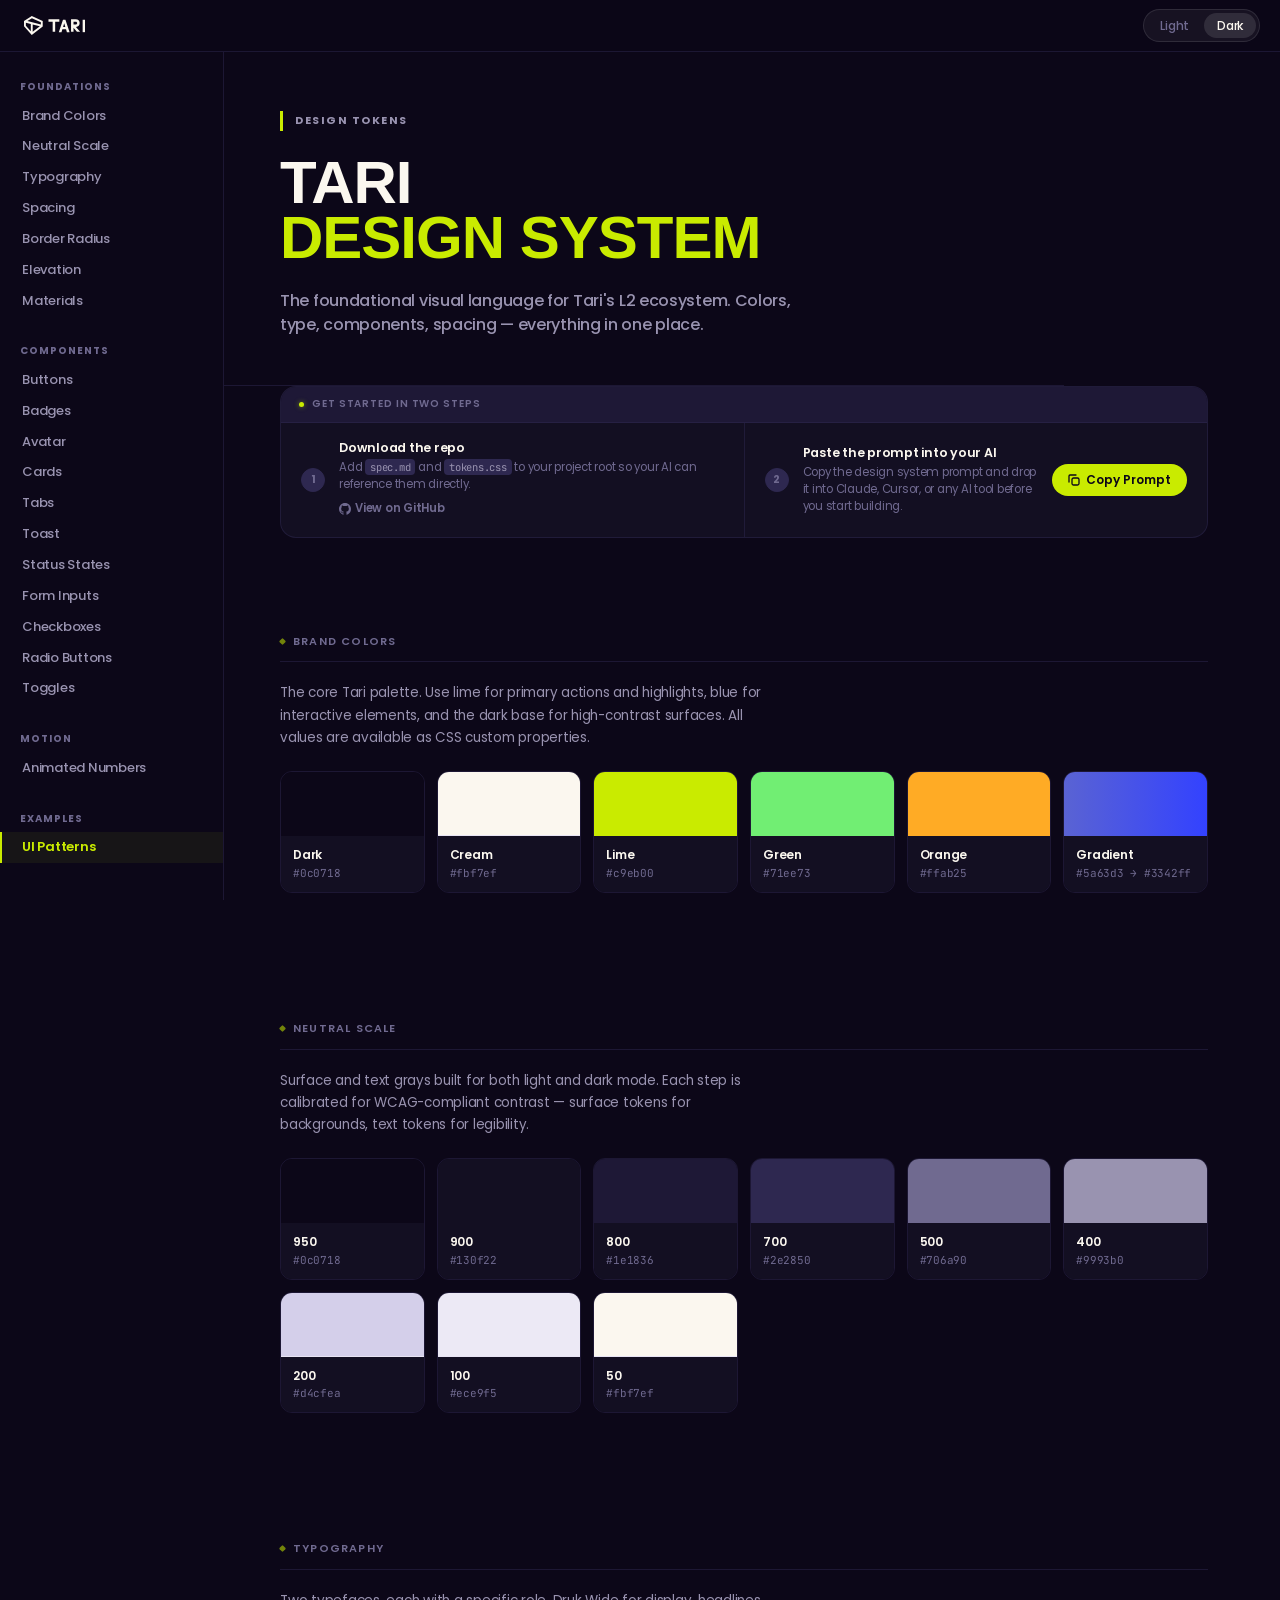
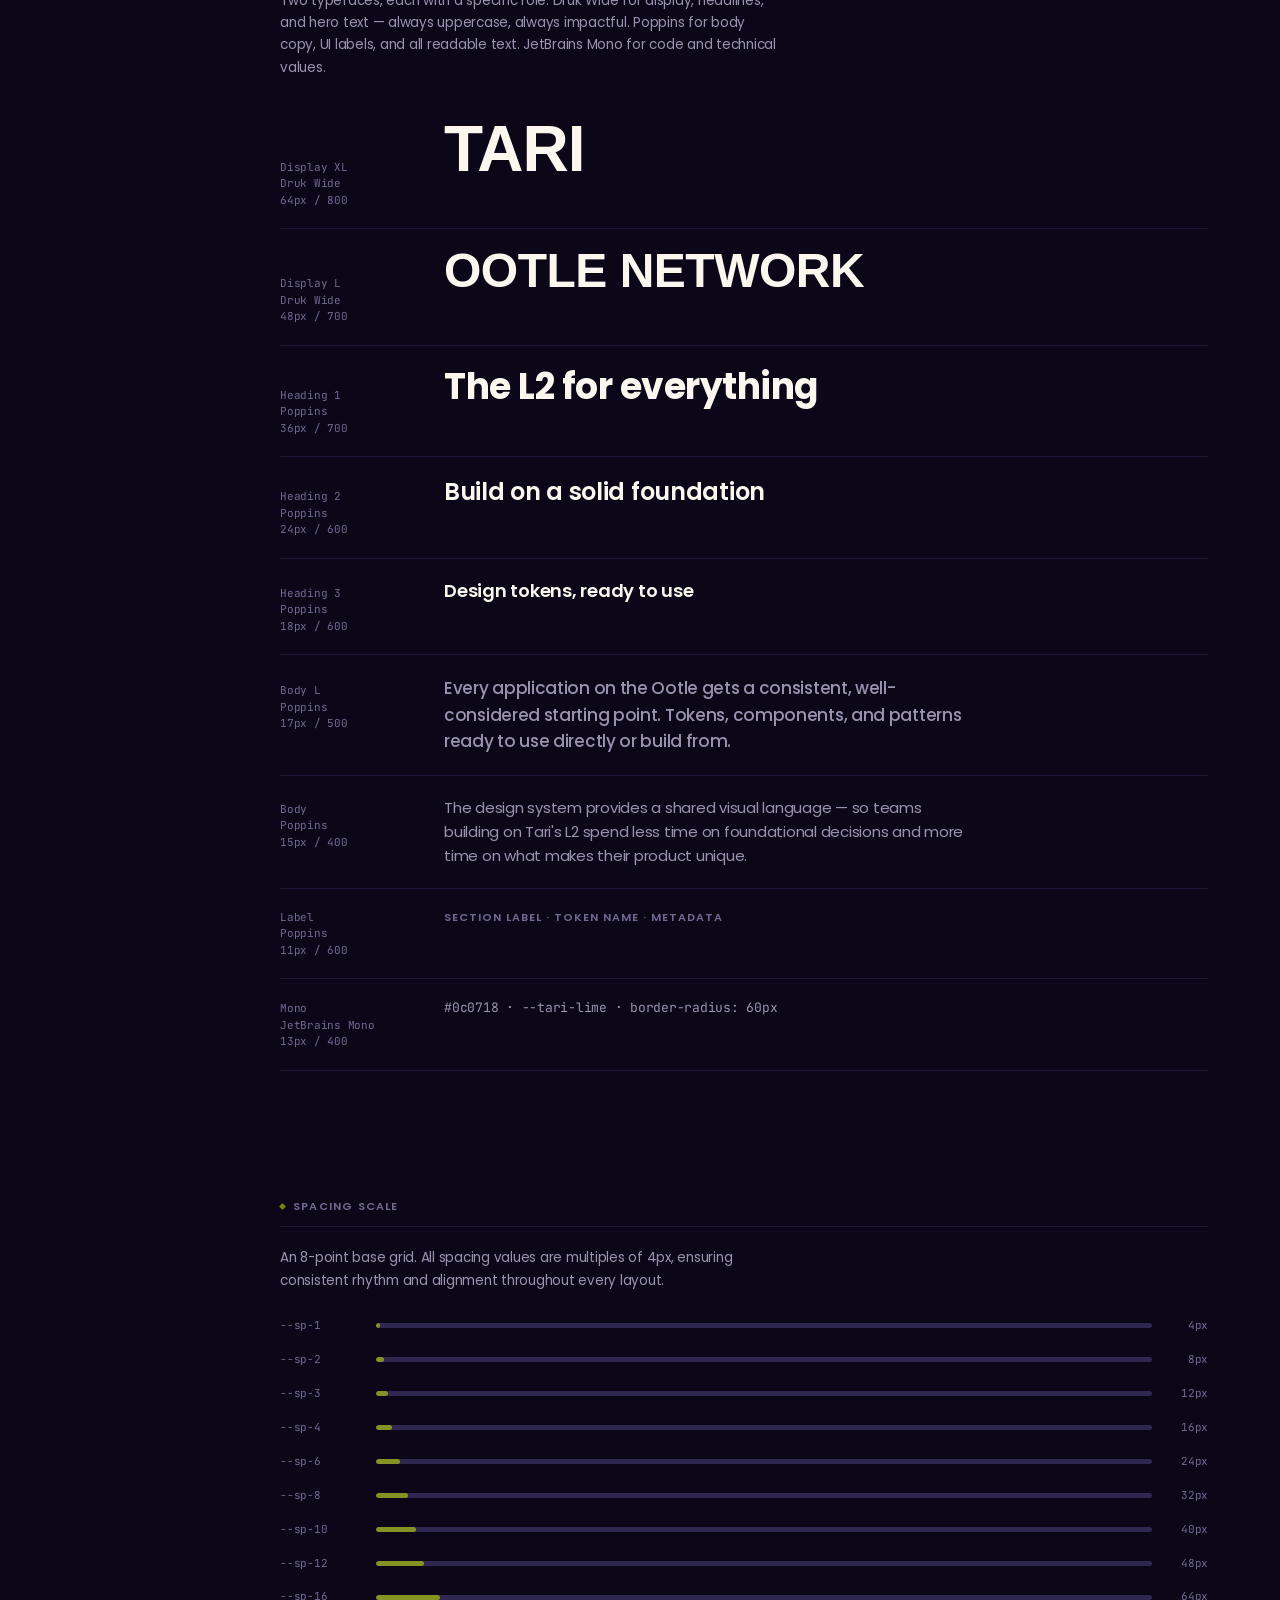
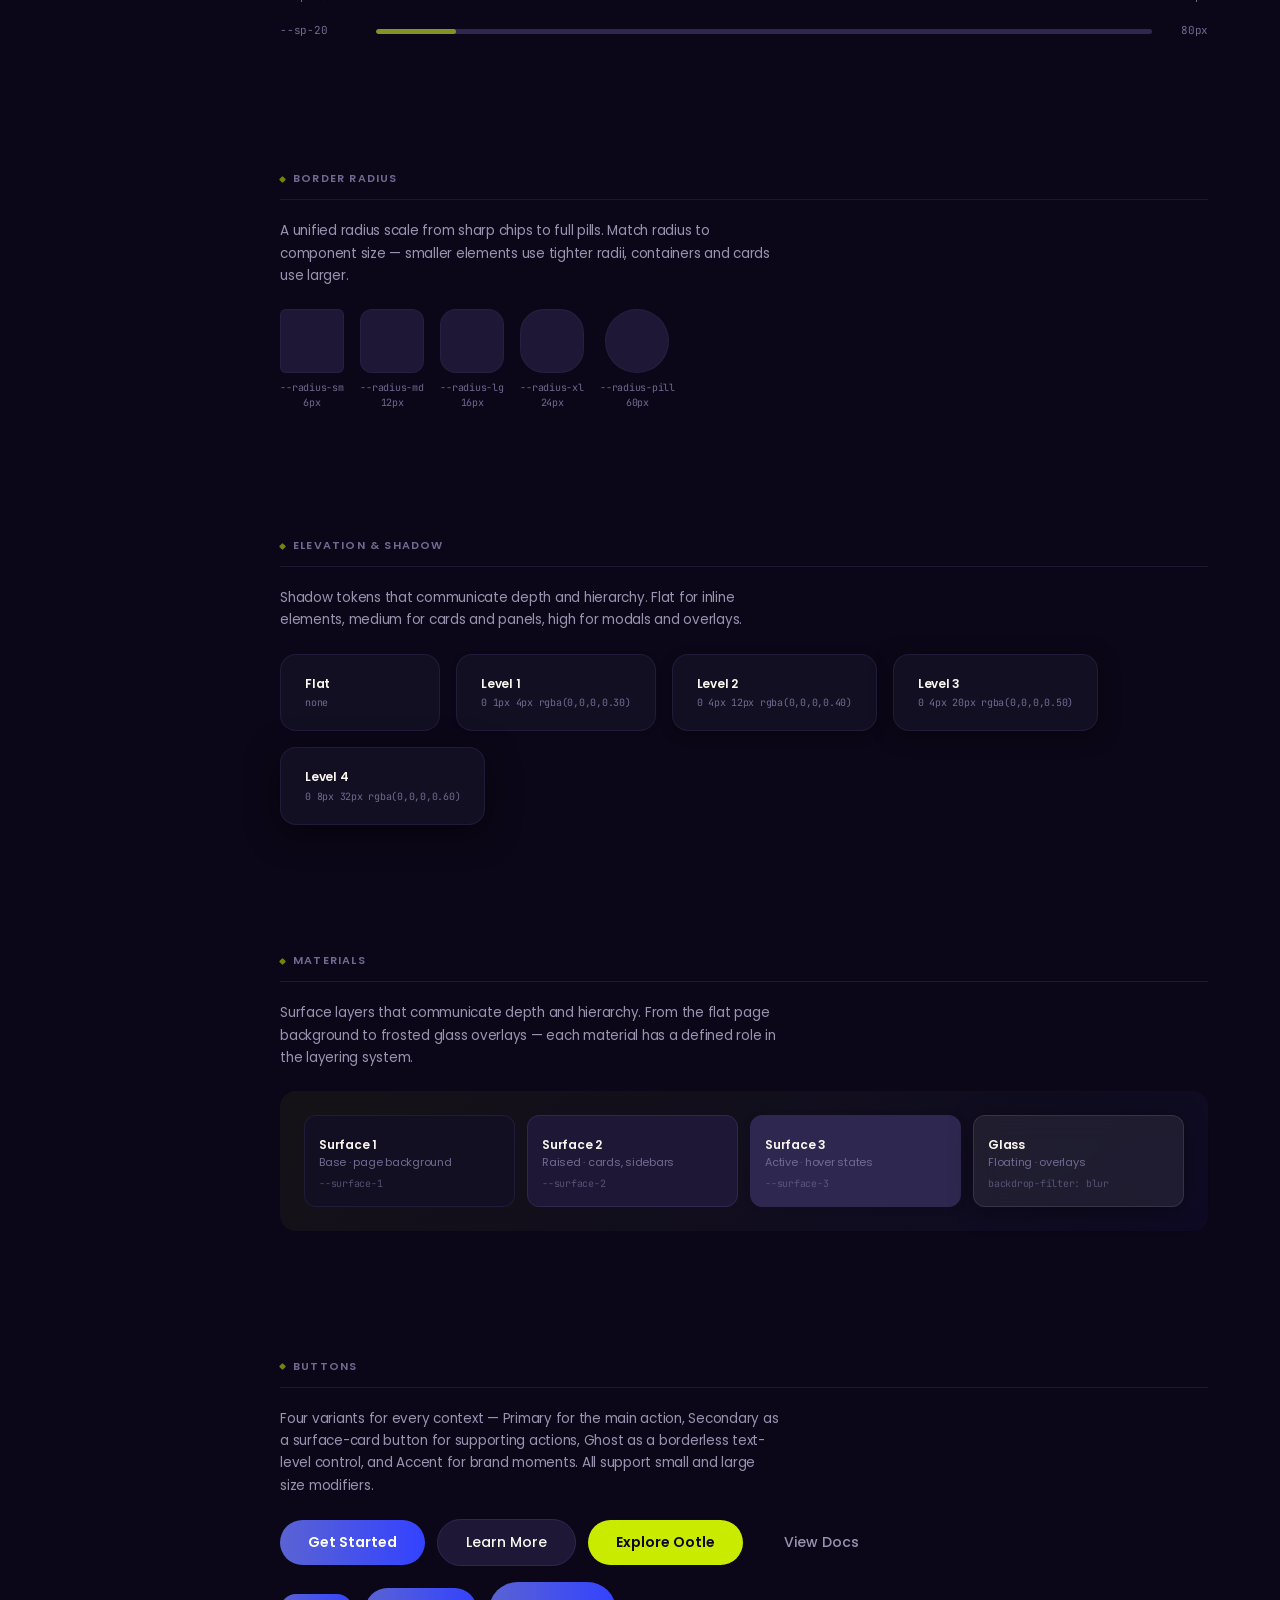
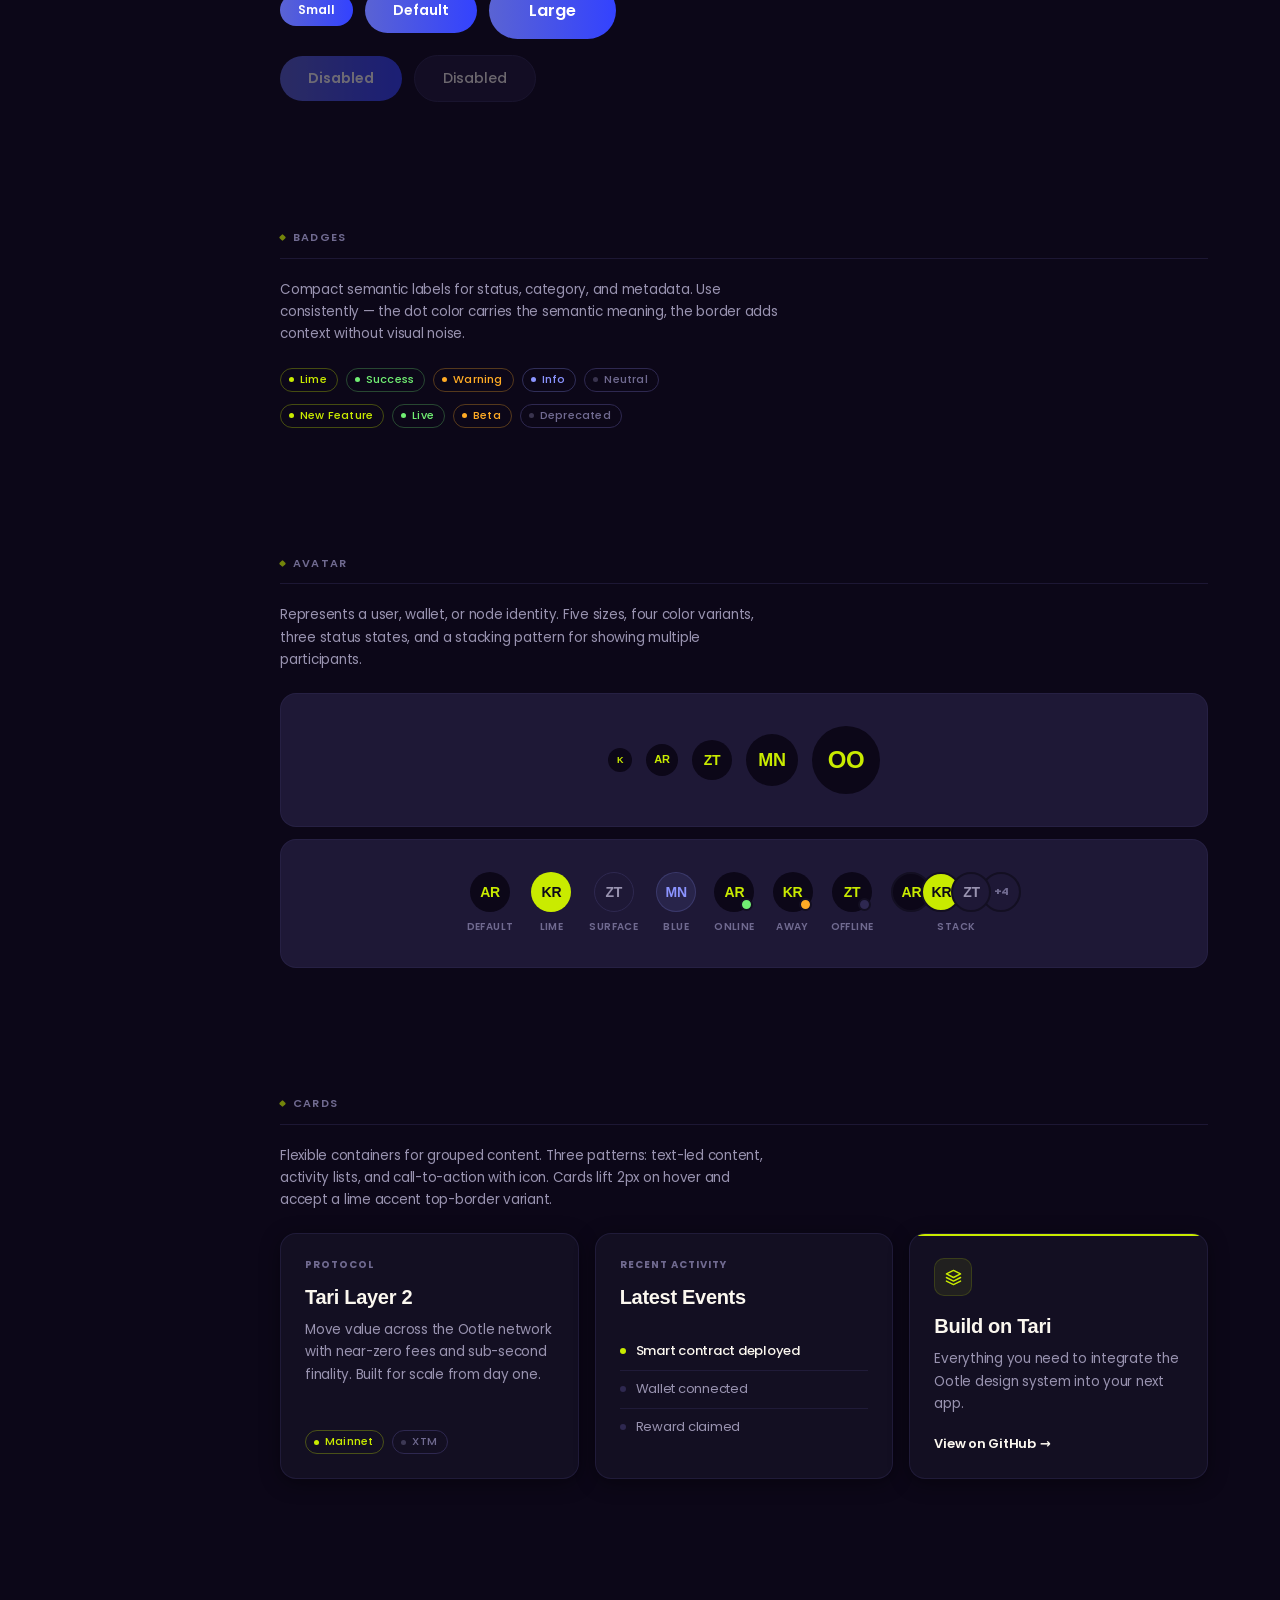
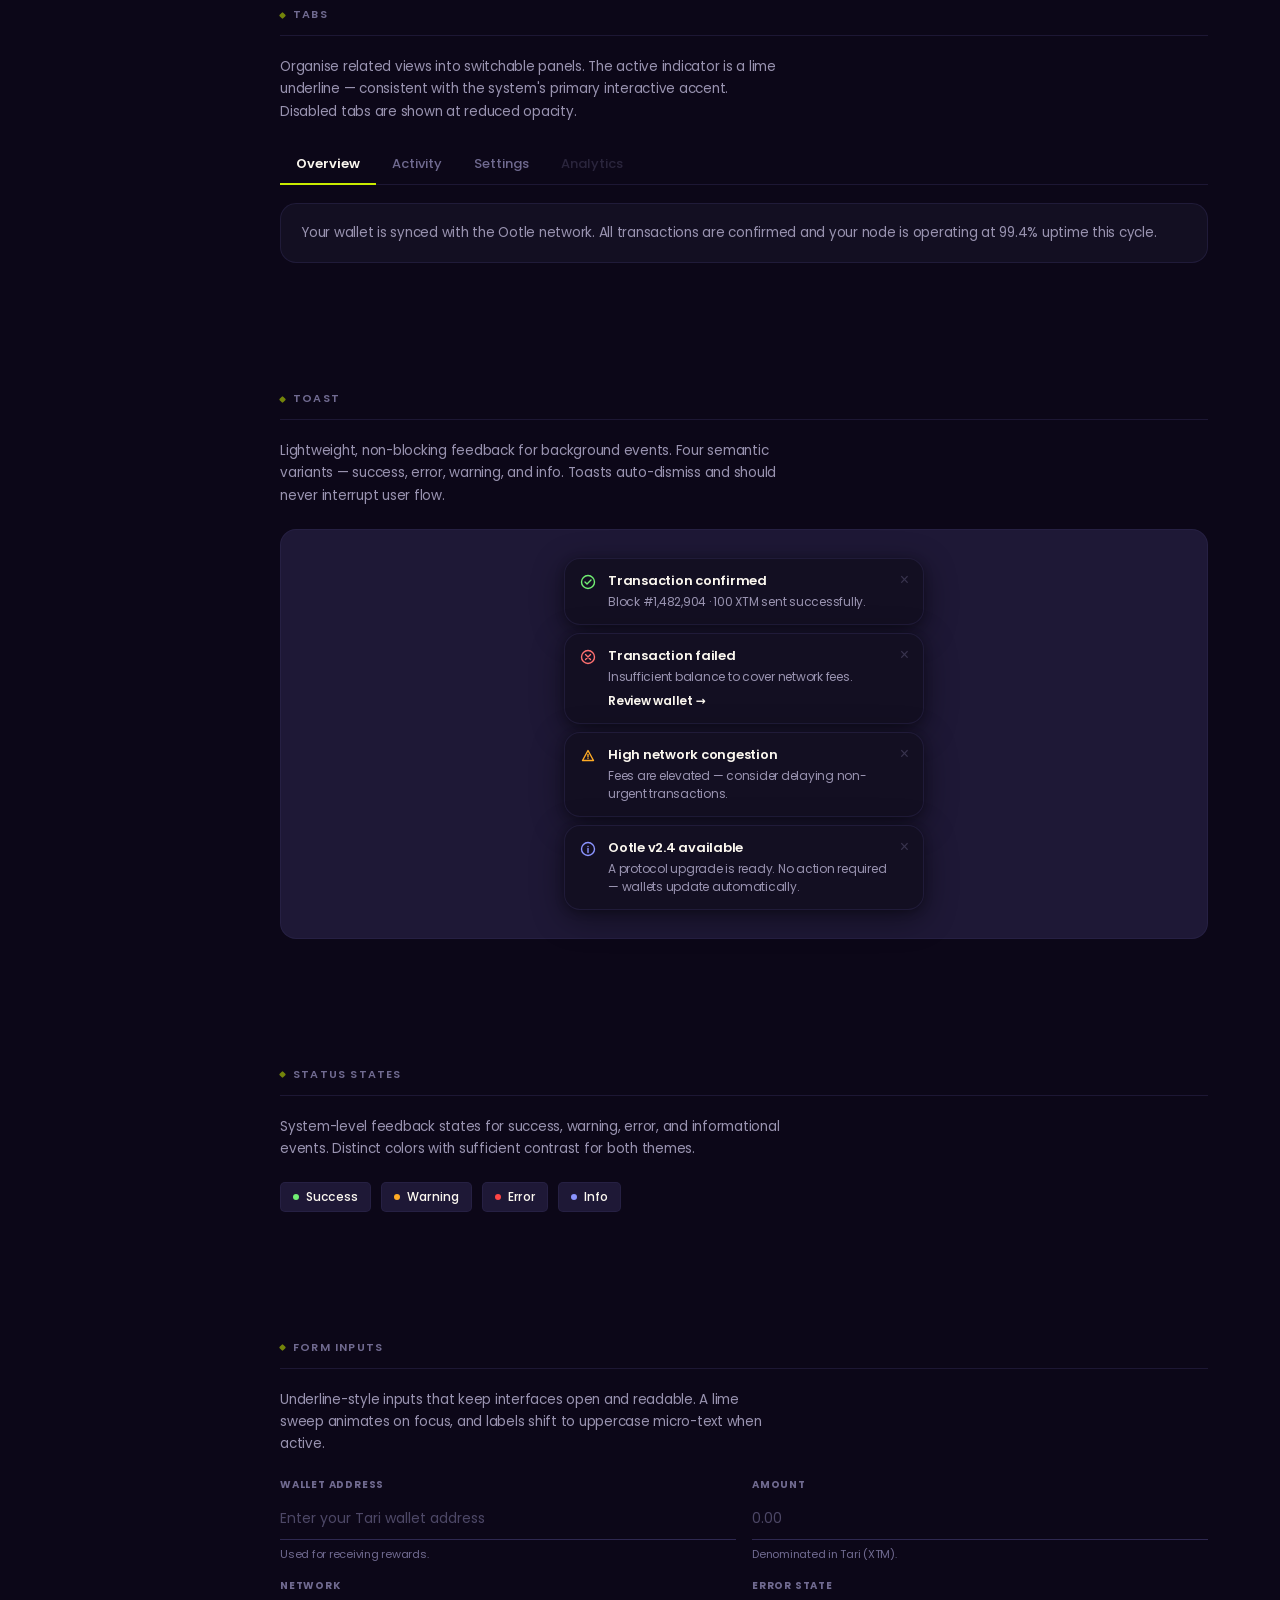
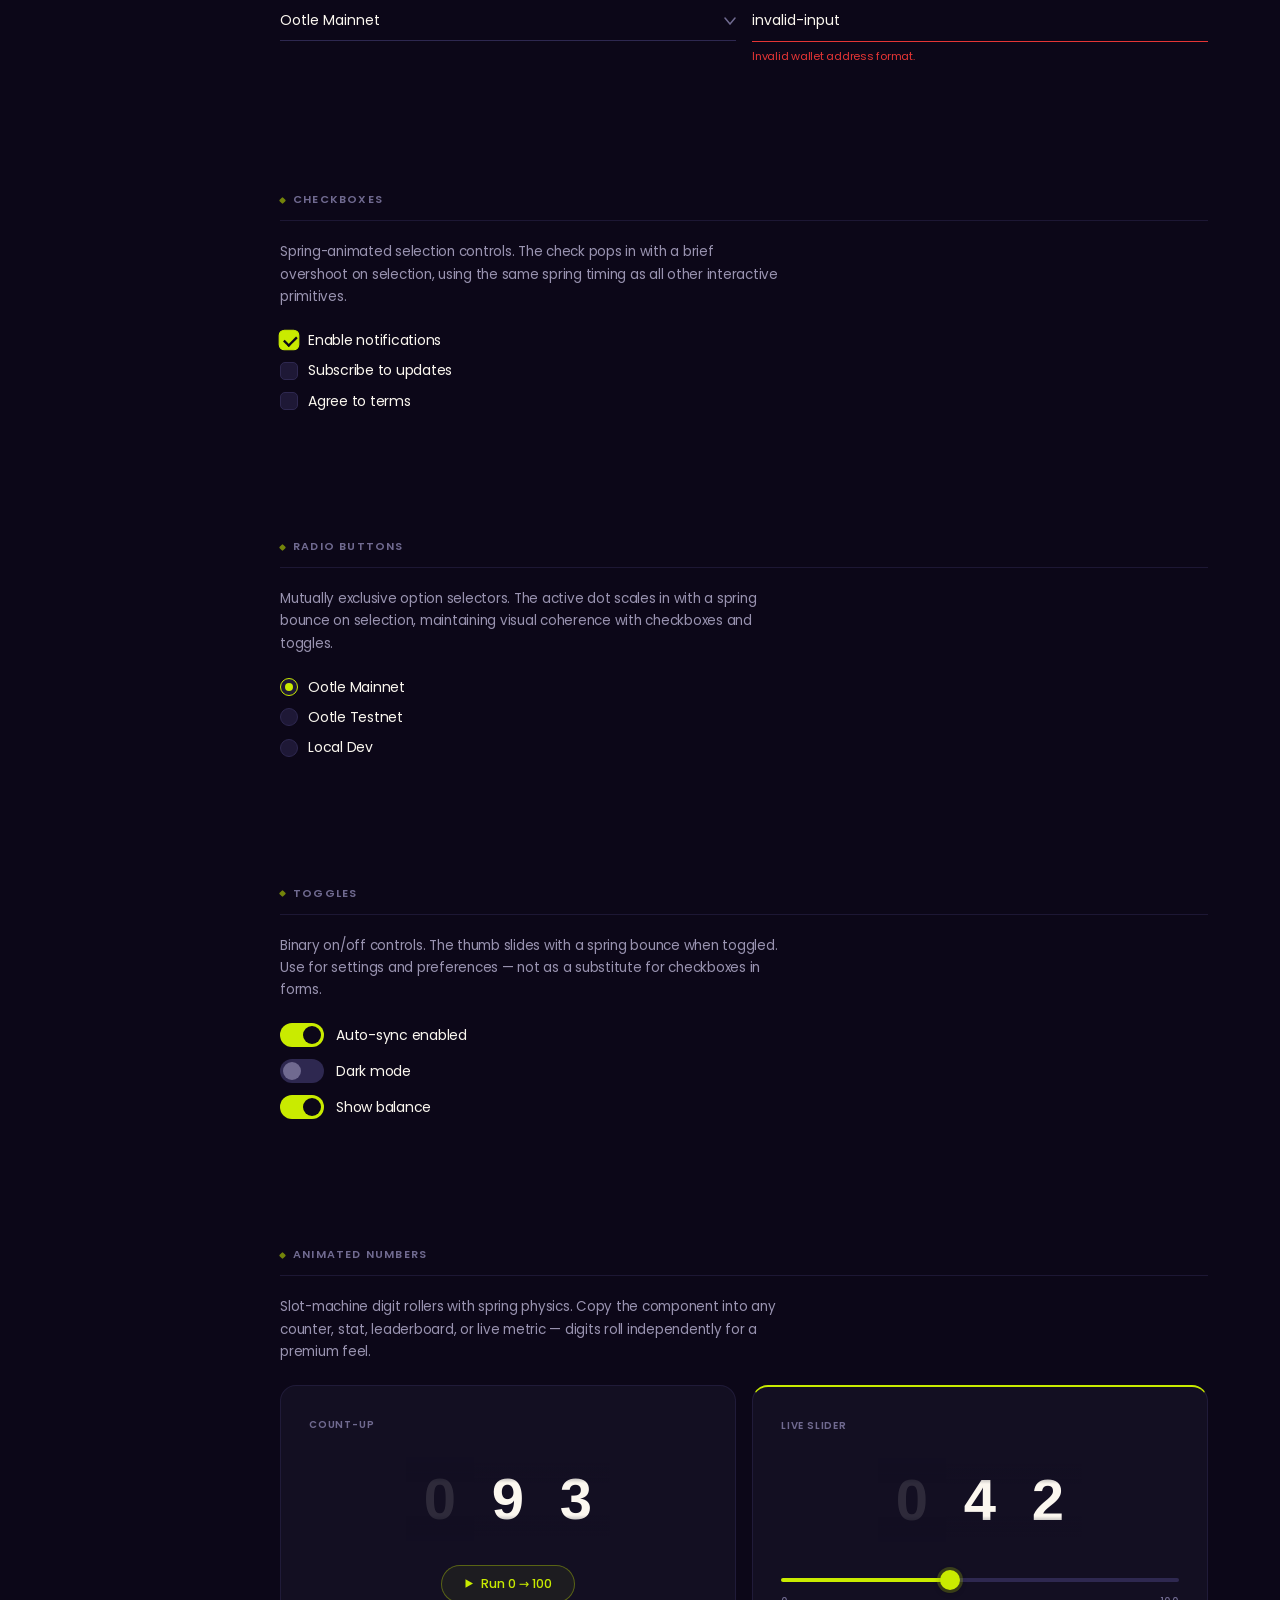
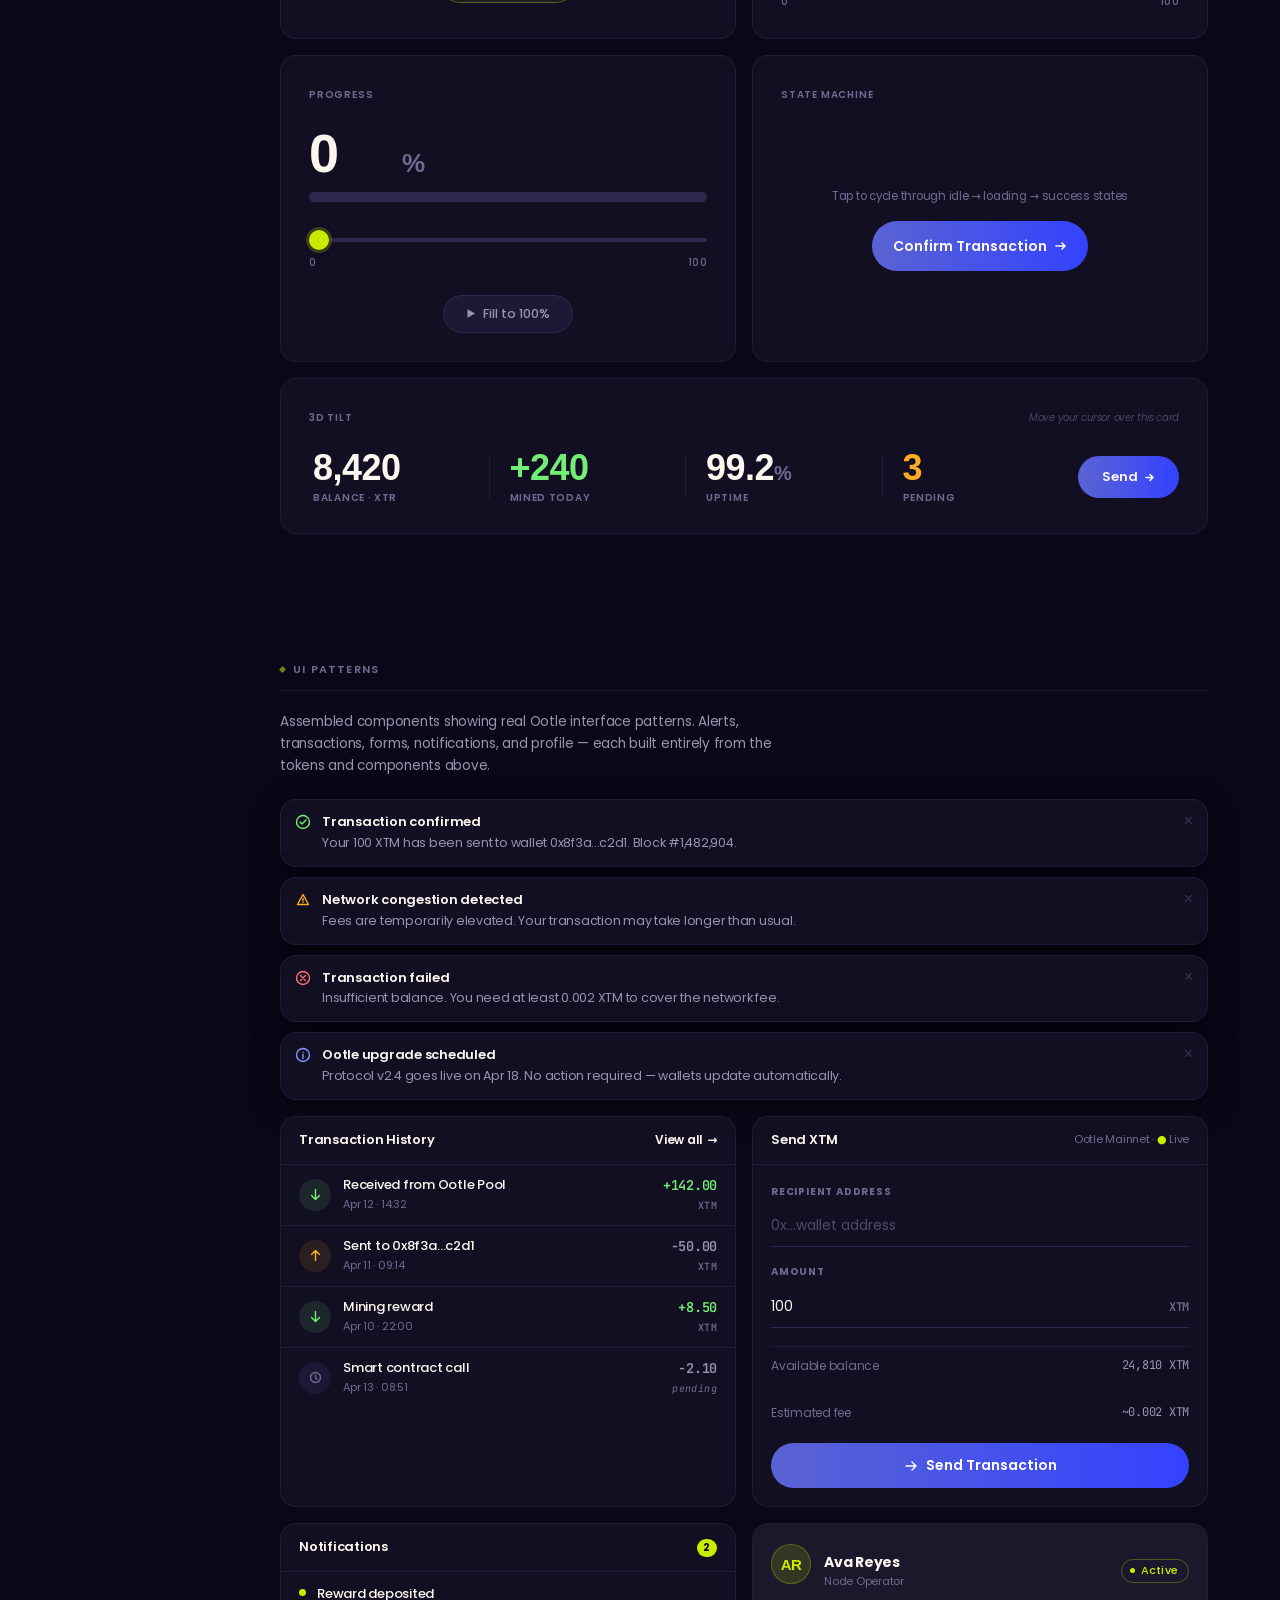
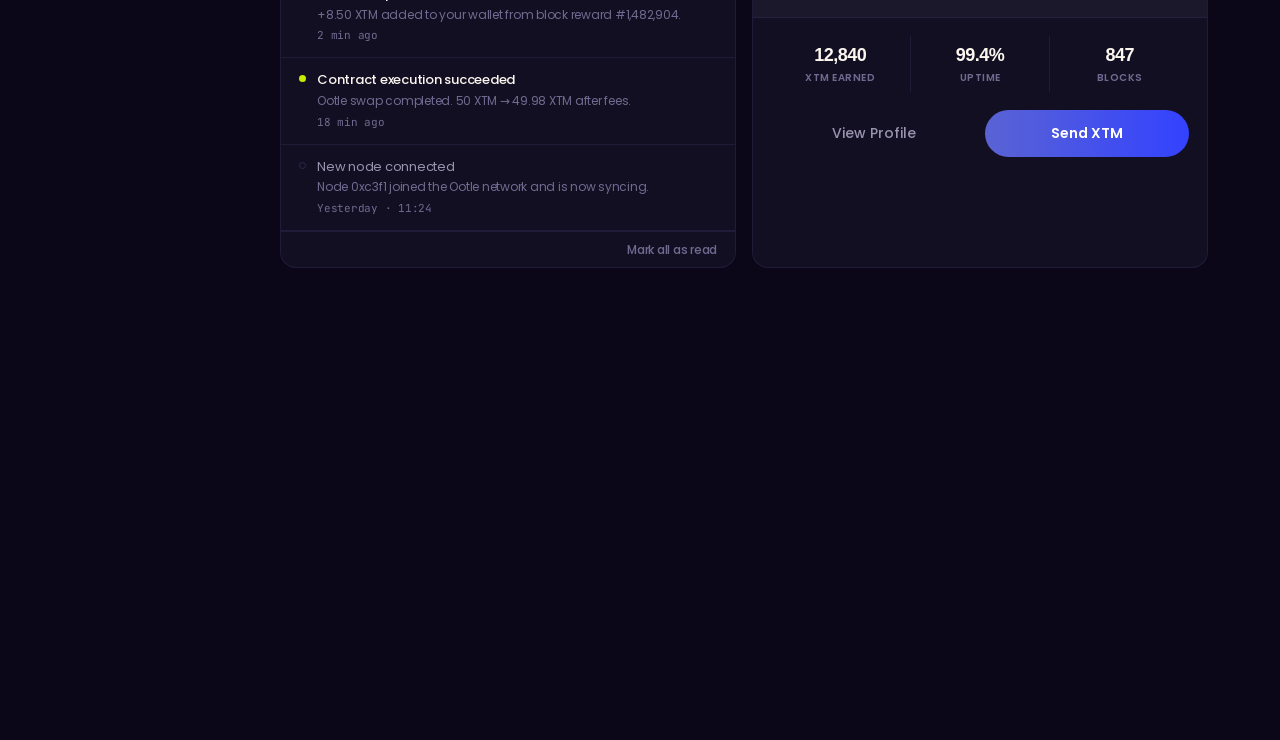
==== Tari-Agentic-Design-Template-Dark.html @ d821a53d "Initial commit — Tari Design System reference & agent toolkit Includes dark/light HTML references, d" ====
<!DOCTYPE html>
<html lang="en">
<head>
<meta charset="UTF-8">
<meta name="viewport" content="width=device-width, initial-scale=1.0">
<title>Tari Design System · Dark</title>
<link rel="preconnect" href="https://fonts.googleapis.com">
<link rel="preconnect" href="https://fonts.gstatic.com" crossorigin>
<link href="https://fonts.googleapis.com/css2?family=Poppins:ital,wght@0,400;0,500;0,600;0,700;1,500&family=JetBrains+Mono:wght@400;500&display=swap" rel="stylesheet">
<style>
  /* ─── DRUK FONTS (from tari.com) ────────────────────────── */
  @font-face {
    font-family: 'DrukWideFont';
    src: url('https://www.tari.com/_next/static/media/e03750ebf8ed0d54-s.p.ttf') format('truetype');
    font-weight: 500; font-style: normal; font-display: block;
  }
  @font-face {
    font-family: 'DrukWideFont';
    src: url('https://www.tari.com/_next/static/media/1f00708acd790523-s.p.ttf') format('truetype');
    font-weight: 700; font-style: normal; font-display: block;
  }
  @font-face {
    font-family: 'DrukWideFont';
    src: url('https://www.tari.com/_next/static/media/d15778d6fa440100-s.p.ttf') format('truetype');
    font-weight: 800; font-style: italic; font-display: block;
  }
  @font-face {
    font-family: 'DrukFont';
    src: url('https://www.tari.com/_next/static/media/3a681849c82206f4-s.p.ttf') format('truetype');
    font-weight: 700; font-style: normal; font-display: block;
  }
  @font-face {
    font-family: 'DrukFont';
    src: url('https://www.tari.com/_next/static/media/6deb450465c0a99f-s.p.ttf') format('truetype');
    font-weight: 800; font-style: normal; font-display: block;
  }

  :root {
    --tari-dark:    #0c0718;
    --tari-cream:   #fbf7ef;
    --tari-lime:    #c9eb00;
    --tari-green:   #71ee73;
    --tari-orange:  #ffab25;
    --tari-blue:    #3342ff;
    --tari-purple:  #5a63d3;
    --tari-gradient: linear-gradient(90deg, #5a63d3, #3342ff);

    --surface-0: #0c0718;
    --surface-1: #130f22;
    --surface-2: #1e1836;
    --surface-3: #2e2850;

    --text-primary:   #fbf7ef;
    --text-secondary: #9993b0;
    --text-muted:     #706a90;

    --border-subtle:  rgba(46, 40, 80, 0.5);
    --border-default: #2e2850;

    --radius-sm:   6px;
    --radius-md:   12px;
    --radius-lg:   16px;
    --radius-xl:   24px;
    --radius-pill: 60px;

    --font-body: 'Poppins', system-ui, sans-serif;
    --font-display: 'DrukWideFont', 'DrukFont', 'Druk Wide', 'Druk', Arial, sans-serif;
    --font-mono: 'JetBrains Mono', monospace;

    --sp-1: 4px;  --sp-2: 8px;   --sp-3: 12px;
    --sp-4: 16px; --sp-5: 20px;  --sp-6: 24px;
    --sp-8: 32px; --sp-10: 40px; --sp-12: 48px;
    --sp-16: 64px; --sp-20: 80px;

    --topbar-h: 52px;
    --sidebar-w: 224px;
  }

  * { margin: 0; padding: 0; box-sizing: border-box; }

  body {
    background: var(--surface-0);
    color: var(--text-primary);
    font-family: var(--font-body);
    font-size: 15px;
    line-height: 1.45;
    letter-spacing: -0.25px;
    -webkit-font-smoothing: antialiased;
  }

  /* ─── TOPBAR ─────────────────────────────────────────── */
  .topbar {
    position: fixed;
    top: 0; left: 0; right: 0;
    z-index: 200;
    height: var(--topbar-h);
    display: flex;
    align-items: center;
    justify-content: space-between;
    padding: 0 20px 0 24px;
    background: rgba(12, 7, 24, 0.92);
    backdrop-filter: blur(12px);
    -webkit-backdrop-filter: blur(12px);
    border-bottom: 1px solid var(--border-subtle);
  }
  .topbar-logo {
    display: flex;
    align-items: center;
    color: var(--tari-cream);
  }
  .topbar-logo svg {
    height: 19px;
    width: auto;
    display: block;
    fill: currentColor;
  }
  .topbar-right {
    display: flex;
    align-items: center;
    gap: 10px;
  }

  .topbar-gh-link {
    display: inline-flex;
    align-items: center;
    gap: 6px;
    padding: 7px 16px;
    border-radius: var(--radius-pill);
    font-size: 12px;
    font-weight: 600;
    color: var(--tari-cream);
    background: transparent;
    border: 1.5px solid rgba(251, 247, 239, 0.25);
    text-decoration: none;
    letter-spacing: -0.1px;
    transition: border-color 0.15s ease, background 0.15s ease;
  }
  .topbar-gh-link:hover {
    border-color: rgba(251, 247, 239, 0.6);
    background: rgba(251, 247, 239, 0.06);
  }
  .theme-toggle {
    display: flex;
    align-items: center;
    gap: 2px;
    background: rgba(255,255,255,0.05);
    border: 1px solid rgba(255,255,255,0.1);
    border-radius: var(--radius-pill);
    padding: 3px;
  }
  .theme-toggle-opt {
    display: flex;
    align-items: center;
    gap: 5px;
    padding: 4px 13px;
    border-radius: var(--radius-pill);
    font-size: 12px;
    font-weight: 500;
    color: var(--text-muted);
    text-decoration: none;
    transition: background 0.15s ease, color 0.15s ease;
    white-space: nowrap;
  }
  .theme-toggle-opt.active {
    background: rgba(255,255,255,0.11);
    color: var(--text-primary);
  }
  .theme-toggle-opt:not(.active):hover { color: var(--text-secondary); }
  /* banner desc + gh link */
  .prompt-banner-desc {
    padding: 9px 20px;
    font-size: 12px;
    color: var(--text-muted);
    border-bottom: 1px solid var(--border-subtle);
    line-height: 1.5;
  }
  .prompt-gh-link {
    display: inline-flex;
    align-items: center;
    gap: 4px;
    font-size: 11.5px;
    font-weight: 600;
    color: var(--text-muted);
    text-decoration: none;
    margin-top: 7px;
    transition: color 0.15s ease;
  }
  .prompt-gh-link:hover { color: var(--text-primary); }

  /* ─── APP SHELL ──────────────────────────────────────── */
  .app {
    display: flex;
    padding-top: var(--topbar-h);
    min-height: 100vh;
  }

  /* ─── SIDEBAR ────────────────────────────────────────── */
  .sidebar {
    position: fixed;
    top: var(--topbar-h);
    left: 0;
    bottom: 0;
    width: var(--sidebar-w);
    overflow-y: auto;
    padding: 28px 0 40px;
    border-right: 1px solid var(--border-subtle);
    background: var(--surface-0);
    scrollbar-width: none;
  }
  .sidebar::-webkit-scrollbar { display: none; }

  .sidebar-group { margin-bottom: 28px; }
  .sidebar-group-label {
    font-size: 10px;
    font-weight: 700;
    letter-spacing: 1px;
    text-transform: uppercase;
    color: var(--text-muted);
    padding: 0 20px;
    margin-bottom: 6px;
  }
  .sidebar-link {
    display: block;
    font-size: 13px;
    font-weight: 500;
    color: var(--text-secondary);
    text-decoration: none;
    padding: 6px 20px;
    transition: color 0.15s ease, background 0.15s ease;
    border-left: 2px solid transparent;
  }
  .sidebar-link:hover {
    color: var(--text-primary);
    background: var(--surface-2);
  }
  .sidebar-link.active {
    color: var(--tari-lime);
    border-left-color: var(--tari-lime);
    background: rgba(201, 235, 0, 0.06);
    font-weight: 600;
  }

  /* ─── MAIN ───────────────────────────────────────────── */
  .main {
    margin-left: var(--sidebar-w);
    flex: 1;
    min-width: 0;
  }

  /* ─── HERO ───────────────────────────────────────────── */
  .hero {
    padding: 56px 56px 48px;
    max-width: 840px;
    border-bottom: 1px solid var(--border-subtle);
  }
  .hero-eyebrow {
    display: inline-flex;
    align-items: center;
    font-size: 11px;
    font-weight: 700;
    letter-spacing: 1.5px;
    text-transform: uppercase;
    color: var(--text-secondary);
    padding: 2px 0 2px 12px;
    border-left: 3px solid var(--tari-lime);
    margin-bottom: 24px;
  }
  .hero-title {
    font-family: var(--font-display);
    font-size: 60px;
    font-weight: 800;
    line-height: 0.92;
    letter-spacing: -1px;
    text-transform: uppercase;
    color: var(--tari-cream);
    margin-bottom: 24px;
  }
  .hero-title em {
    font-style: normal;
    color: var(--tari-lime);
  }
  /* ─── PROMPT BANNER ─────────────────────────────────────── */
  .prompt-banner {
    margin-bottom: 40px;
    background: var(--surface-1);
    border: 1px solid var(--border-subtle);
    border-radius: var(--radius-lg);
    overflow: hidden;
  }
  .prompt-banner-header {
    display: flex;
    align-items: center;
    gap: 8px;
    padding: 10px 18px;
    border-bottom: 1px solid var(--border-subtle);
    background: var(--surface-2);
  }
  .prompt-banner-header-dot {
    width: 5px; height: 5px;
    border-radius: 50%;
    background: var(--tari-lime);
    flex-shrink: 0;
    box-shadow: 0 0 5px rgba(201,235,0,0.5);
  }
  .prompt-banner-header-label {
    font-size: 10px;
    font-weight: 600;
    letter-spacing: 0.9px;
    text-transform: uppercase;
    color: var(--text-muted);
  }
  .prompt-banner-steps {
    display: flex;
    align-items: stretch;
  }
  .prompt-step {
    flex: 1;
    display: flex;
    align-items: center;
    gap: 14px;
    padding: 16px 20px;
  }
  .prompt-step + .prompt-step {
    border-left: 1px solid var(--border-subtle);
  }
  .prompt-step-num {
    width: 24px; height: 24px;
    border-radius: 50%;
    background: var(--surface-3);
    border: 1px solid var(--border-default);
    display: flex; align-items: center; justify-content: center;
    font-size: 11px; font-weight: 700;
    color: var(--text-muted);
    flex-shrink: 0;
  }
  .prompt-step-body { flex: 1; min-width: 0; }
  .prompt-step-title {
    font-size: 12.5px;
    font-weight: 600;
    color: var(--text-primary);
    margin-bottom: 2px;
  }
  .prompt-step-desc {
    font-size: 11.5px;
    color: var(--text-muted);
    line-height: 1.5;
  }
  .prompt-step-desc code {
    font-family: var(--font-mono);
    font-size: 10.5px;
    background: var(--surface-3);
    padding: 1px 5px;
    border-radius: 4px;
    color: var(--text-secondary);
  }
  .prompt-copy-btn {
    display: inline-flex;
    align-items: center;
    gap: 6px;
    padding: 7px 16px;
    border-radius: var(--radius-pill);
    background: var(--tari-lime);
    color: var(--tari-dark);
    font-size: 12px;
    font-weight: 600;
    border: none;
    cursor: pointer;
    white-space: nowrap;
    flex-shrink: 0;
    transition: background 0.15s ease, transform 0.18s cubic-bezier(0.34,1.56,0.64,1), box-shadow 0.18s ease;
    font-family: var(--font-body);
  }
  .prompt-copy-btn:hover { background: #b8d600; transform: translateY(-2px); box-shadow: 0 4px 12px rgba(201,235,0,0.25); }
  .prompt-copy-btn:active { transform: translateY(1px) scale(0.97); transition-duration: 0.07s; }
  .prompt-hidden { display: none; }

  .hero-sub {
    font-size: 16px;
    font-weight: 500;
    color: var(--text-secondary);
    max-width: 520px;
    line-height: 1.5;
    letter-spacing: -0.3px;
  }

  /* ─── CONTENT ────────────────────────────────────────── */
  .content {
    padding: 0 56px 400px;
    max-width: 1040px;
  }

  /* ─── SECTION ────────────────────────────────────────── */
  .section {
    margin-bottom: 72px;
    padding-top: 56px;
    scroll-margin-top: calc(var(--topbar-h) + 16px);
  }
  .section-label {
    font-size: 11px;
    font-weight: 600;
    letter-spacing: 1.2px;
    text-transform: uppercase;
    color: var(--text-muted);
    margin-bottom: 20px;
    padding-bottom: 12px;
    border-bottom: 1px solid var(--border-subtle);
    display: flex;
    align-items: center;
    gap: 8px;
  }
  .section-label::before {
    content: '';
    display: inline-block;
    width: 5px; height: 5px;
    border-radius: 1px;
    background: var(--tari-lime);
    opacity: 0.65;
    flex-shrink: 0;
    transform: rotate(45deg);
  }

  /* ─── COLOR GRID ─────────────────────────────────────── */
  .color-grid {
    display: grid;
    grid-template-columns: repeat(auto-fill, minmax(140px, 1fr));
    gap: 12px;
  }
  .color-chip {
    border-radius: var(--radius-md);
    overflow: hidden;
    border: 1px solid var(--border-subtle);
  }
  .color-swatch { height: 64px; }
  .color-info {
    padding: 10px 12px;
    background: var(--surface-1);
  }
  .color-name {
    font-size: 12px;
    font-weight: 600;
    color: var(--text-primary);
    margin-bottom: 2px;
  }
  .color-hex {
    font-family: var(--font-mono);
    font-size: 11px;
    color: var(--text-muted);
  }

  /* ─── TYPOGRAPHY ─────────────────────────────────────── */
  .type-row {
    display: flex;
    align-items: baseline;
    gap: 24px;
    padding: 20px 0;
    border-bottom: 1px solid var(--border-subtle);
  }
  .type-meta {
    width: 140px;
    flex-shrink: 0;
    font-family: var(--font-mono);
    font-size: 11px;
    color: var(--text-muted);
    line-height: 1.5;
  }
  .type-sample { flex: 1; color: var(--text-primary); }

  /* ─── BUTTONS ────────────────────────────────────────── */
  .btn-row {
    display: flex;
    flex-wrap: wrap;
    gap: 12px;
    align-items: center;
    margin-bottom: 16px;
  }
  .btn {
    display: inline-flex;
    align-items: center;
    justify-content: center;
    gap: 8px;
    padding: 12px 28px;
    border-radius: var(--radius-pill);
    font-family: var(--font-body);
    font-size: 14px;
    font-weight: 600;
    border: none;
    cursor: pointer;
    text-decoration: none;
    transition: opacity 0.2s ease, transform 0.18s cubic-bezier(0.34, 1.56, 0.64, 1), background 0.2s ease, box-shadow 0.18s ease;
    white-space: nowrap;
    user-select: none;
  }
  .btn:hover {
    transform: translateY(-2px);
    box-shadow: 0 6px 20px rgba(0,0,0,0.35);
  }
  .btn:active {
    transform: translateY(1px) scale(0.97) !important;
    box-shadow: 0 1px 4px rgba(0,0,0,0.25) !important;
    transition-duration: 0.07s !important;
    transition-timing-function: ease !important;
  }
  .btn-primary { background: var(--tari-gradient); color: #fff; }
  .btn-primary:hover { opacity: 0.88; }
  .btn-secondary {
    background: var(--surface-2);
    color: var(--text-primary);
    border: 1px solid var(--border-default);
    font-weight: 500;
  }
  .btn-secondary:hover { background: var(--surface-3); border-color: var(--border-default); }
  .btn-accent { background: var(--tari-lime); color: var(--tari-dark); }
  .btn-accent:hover { background: #b8d600; }
  .btn-ghost {
    background: transparent;
    color: var(--text-secondary);
    border: 1px solid transparent;
    font-weight: 500;
  }
  .btn-ghost:hover { background: var(--surface-2); color: var(--text-primary); border-color: var(--border-subtle); }
  .btn-sm { padding: 7px 18px; font-size: 12px; }
  .btn-lg { padding: 16px 40px; font-size: 16px; }

  /* ─── BADGES ─────────────────────────────────────────── */
  .badge-row {
    display: flex;
    flex-wrap: wrap;
    gap: 8px;
    margin-bottom: 12px;
  }
  .badge {
    display: inline-flex;
    align-items: center;
    gap: 6px;
    padding: 3px 10px 3px 8px;
    border-radius: 999px;
    font-size: 11px;
    font-weight: 500;
    letter-spacing: 0.2px;
    border: 1px solid var(--border-default);
    background: transparent;
    color: var(--text-secondary);
    white-space: nowrap;
  }
  .badge::before {
    content: '';
    width: 5px;
    height: 5px;
    border-radius: 50%;
    flex-shrink: 0;
    background: var(--border-default);
  }
  .badge-lime   { color: var(--tari-lime);   border-color: rgba(201, 235, 0, 0.3); }
  .badge-lime::before   { background: var(--tari-lime); }
  .badge-green  { color: var(--tari-green);  border-color: rgba(113, 238, 115, 0.28); }
  .badge-green::before  { background: var(--tari-green); }
  .badge-orange { color: var(--tari-orange); border-color: rgba(255, 171, 37, 0.3); }
  .badge-orange::before { background: var(--tari-orange); }
  .badge-blue   { color: #8b94ff;            border-color: rgba(139, 148, 255, 0.28); }
  .badge-blue::before   { background: #8b94ff; }
  .badge-neutral { color: var(--text-muted); border-color: var(--border-default); }
  .badge-neutral::before { background: var(--text-muted); opacity: 0.45; }

  /* ─── CARDS ──────────────────────────────────────────── */
  .card-grid {
    display: grid;
    grid-template-columns: repeat(3, 1fr);
    gap: 16px;
    margin-bottom: 24px;
  }
  .card {
    background: var(--surface-1);
    border: 1px solid var(--border-subtle);
    border-radius: var(--radius-lg);
    padding: 24px;
    box-shadow: 0 4px 20px rgba(0,0,0,0.4);
    transition: transform 0.22s ease, box-shadow 0.22s ease;
    position: relative;
    overflow: hidden;
    display: flex;
    flex-direction: column;
  }
  .card:hover {
    transform: translateY(-2px);
    box-shadow: 0 12px 40px rgba(0,0,0,0.6);
  }
  /* accent-top variant: thin lime stripe across the top */
  .card.card-accent-top::before {
    content: '';
    position: absolute;
    top: 0; left: 0; right: 0;
    height: 2px;
    background: var(--tari-lime);
    border-radius: var(--radius-lg) var(--radius-lg) 0 0;
  }
  .card-eyebrow {
    font-size: 10px;
    font-weight: 700;
    letter-spacing: 1px;
    text-transform: uppercase;
    color: var(--text-muted);
    margin-bottom: 12px;
  }
  .card-heading {
    font-family: var(--font-display);
    font-size: 20px;
    font-weight: 700;
    letter-spacing: -0.3px;
    line-height: 1.2;
    color: var(--text-primary);
    margin-bottom: 10px;
  }
  .card-body {
    font-size: 13.5px;
    color: var(--text-secondary);
    line-height: 1.65;
    flex: 1;
  }
  .card-foot {
    margin-top: 20px;
    display: flex;
    align-items: center;
    gap: 8px;
    flex-wrap: wrap;
  }
  /* icon box */
  .card-icon-box {
    width: 38px;
    height: 38px;
    border-radius: 10px;
    background: rgba(201, 235, 0, 0.08);
    border: 1px solid rgba(201, 235, 0, 0.15);
    display: flex;
    align-items: center;
    justify-content: center;
    margin-bottom: 18px;
    color: var(--tari-lime);
    flex-shrink: 0;
  }
  /* activity list */
  .card-list {
    list-style: none;
    padding: 0;
    margin: 14px 0 0;
    display: flex;
    flex-direction: column;
    gap: 0;
    flex: 1;
  }
  .card-list-item {
    display: flex;
    align-items: center;
    gap: 10px;
    font-size: 13px;
    color: var(--text-secondary);
    padding: 9px 0;
    border-bottom: 1px solid var(--border-subtle);
  }
  .card-list-item:last-child { border-bottom: none; }
  .card-list-dot {
    width: 6px;
    height: 6px;
    border-radius: 50%;
    background: var(--border-default);
    flex-shrink: 0;
    transition: background 0.2s ease;
  }
  .card-list-item.active {
    color: var(--text-primary);
    font-weight: 500;
  }
  .card-list-item.active .card-list-dot { background: var(--tari-lime); }
  /* inline link inside card */
  .card-link {
    font-size: 13px;
    font-weight: 600;
    color: var(--text-primary);
    text-decoration: none;
    display: inline-flex;
    align-items: center;
    gap: 4px;
    transition: gap 0.18s ease, opacity 0.18s ease;
  }
  .card-link:hover { gap: 7px; opacity: 0.6; }

  /* ─── EXAMPLES ──────────────────────────────────────────── */
  .ex-grid-1 { margin-bottom: 16px; }
  .ex-grid-2 {
    display: grid;
    grid-template-columns: 1fr 1fr;
    gap: 16px;
    margin-bottom: 16px;
  }

  /* Alert banners */
  .alert {
    display: flex;
    align-items: flex-start;
    gap: 11px;
    padding: 13px 14px;
    background: var(--surface-1);
    border: 1px solid var(--border-subtle);
    border-radius: var(--radius-lg);
    box-shadow: 0 8px 32px rgba(0,0,0,0.45), 0 2px 8px rgba(0,0,0,0.25);
    margin-bottom: 10px;
  }
  .alert:last-child { margin-bottom: 0; }
  .alert-icon-wrap { flex-shrink: 0; margin-top: 1px; }
  .alert-content { flex: 1; min-width: 0; }
  .alert-title { font-size: 13px; font-weight: 600; margin-bottom: 2px; color: var(--text-primary); }
  .alert-desc { font-size: 12.5px; line-height: 1.5; color: var(--text-secondary); }

  .alert-success .alert-icon-wrap { color: var(--tari-green); }
  .alert-warning .alert-icon-wrap { color: var(--tari-orange); }
  .alert-error   .alert-icon-wrap { color: #ff7070; }
  .alert-info    .alert-icon-wrap { color: #8b94ff; }

  /* Example panel */
  .ex-panel {
    background: var(--surface-1);
    border: 1px solid var(--border-subtle);
    border-radius: var(--radius-lg);
    overflow: hidden;
  }
  .ex-panel-head {
    display: flex;
    justify-content: space-between;
    align-items: center;
    padding: 14px 18px;
    border-bottom: 1px solid var(--border-subtle);
  }
  .ex-panel-title    { font-size: 13px; font-weight: 600; color: var(--text-primary); }
  .ex-panel-subtitle { font-size: 11px; color: var(--text-muted); }
  .ex-panel-body     { padding: 18px 18px; }

  /* Transaction list */
  .txn-row {
    display: flex;
    align-items: center;
    gap: 12px;
    padding: 11px 18px;
    border-bottom: 1px solid var(--border-subtle);
    transition: background 0.15s ease;
  }
  .txn-row:last-child { border-bottom: none; }
  .txn-row:hover { background: var(--surface-2); }
  .txn-icon {
    width: 32px;
    height: 32px;
    border-radius: 50%;
    display: flex;
    align-items: center;
    justify-content: center;
    flex-shrink: 0;
  }
  .txn-icon.in      { background: rgba(113,238,115,0.1); color: var(--tari-green); }
  .txn-icon.out     { background: rgba(255,171,37,0.1);  color: var(--tari-orange); }
  .txn-icon.pending { background: var(--surface-2); color: var(--text-muted); }
  .txn-info  { flex: 1; min-width: 0; }
  .txn-label { font-size: 13px; font-weight: 500; color: var(--text-primary); white-space: nowrap; overflow: hidden; text-overflow: ellipsis; }
  .txn-date  { font-size: 11px; color: var(--text-muted); margin-top: 2px; }
  .txn-right { text-align: right; flex-shrink: 0; }
  .txn-amount { font-family: var(--font-mono); font-size: 12.5px; font-weight: 600; display: block; margin-bottom: 4px; }
  .txn-amount.positive { color: var(--tari-green); }
  .txn-amount.negative { color: var(--text-secondary); }

  /* Send form internals */
  .amount-field { position: relative; }
  .amount-suffix {
    position: absolute;
    right: 0;
    bottom: 11px;
    font-family: var(--font-mono);
    font-size: 12px;
    font-weight: 600;
    color: var(--text-muted);
    pointer-events: none;
  }
  .send-body { padding: 18px 18px 4px; display: flex; flex-direction: column; gap: 14px; }
  .send-fee-row {
    display: flex;
    justify-content: space-between;
    align-items: center;
    padding: 10px 0 4px;
    border-top: 1px solid var(--border-subtle);
  }
  .send-fee-label { font-size: 12px; color: var(--text-muted); }
  .send-fee-value { font-family: var(--font-mono); font-size: 12px; color: var(--text-secondary); }
  .send-action { padding: 14px 18px 18px; }

  /* Profile card */
  .profile-avatar {
    width: 46px;
    height: 46px;
    border-radius: 50%;
    background: rgba(201,235,0,0.12);
    color: var(--tari-lime);
    display: flex;
    align-items: center;
    justify-content: center;
    font-family: var(--font-display);
    font-size: 17px;
    font-weight: 700;
    letter-spacing: -0.5px;
    margin-bottom: 13px;
  }
  .profile-name { font-size: 15px; font-weight: 700; color: var(--text-primary); }
  .profile-role { font-size: 12px; color: var(--text-muted); margin-top: 3px; }
  .profile-divider { height: 1px; background: var(--border-subtle); margin: 16px 0; }
  .profile-stats { display: flex; gap: 28px; }
  .profile-stat-val   { font-family: var(--font-display); font-size: 18px; font-weight: 700; letter-spacing: -0.5px; color: var(--text-primary); }
  .profile-stat-label { font-size: 10.5px; color: var(--text-muted); margin-top: 2px; text-transform: uppercase; letter-spacing: 0.5px; font-weight: 600; }
  .profile-actions { display: flex; gap: 8px; margin-top: 18px; }

  /* Notification panel */
  .notif-count {
    display: inline-flex;
    align-items: center;
    justify-content: center;
    min-width: 20px;
    height: 18px;
    padding: 0 6px;
    border-radius: 9px;
    background: var(--tari-lime);
    color: var(--tari-dark);
    font-size: 10px;
    font-weight: 700;
    letter-spacing: 0.2px;
  }
  .notif-row {
    display: flex;
    align-items: flex-start;
    gap: 11px;
    padding: 13px 18px;
    border-bottom: 1px solid var(--border-subtle);
    transition: background 0.15s ease;
    cursor: default;
  }
  .notif-row:last-child { border-bottom: none; }
  .notif-row:hover { background: var(--surface-2); }
  .notif-dot {
    width: 7px;
    height: 7px;
    border-radius: 50%;
    background: var(--tari-lime);
    flex-shrink: 0;
    margin-top: 4px;
  }
  .notif-row.read .notif-dot { background: transparent; border: 1px solid var(--border-default); }
  .notif-body { flex: 1; }
  .notif-title { font-size: 13px; font-weight: 500; color: var(--text-primary); }
  .notif-row.read .notif-title { color: var(--text-secondary); font-weight: 400; }
  .notif-desc { font-size: 12px; color: var(--text-muted); margin-top: 2px; line-height: 1.45; }
  .notif-time { font-size: 11px; color: var(--text-muted); margin-top: 5px; font-family: var(--font-mono); }
  .notif-footer {
    display: flex;
    justify-content: flex-end;
    align-items: center;
    padding: 9px 18px;
    border-top: 1px solid var(--border-subtle);
  }
  .notif-footer-link { font-size: 12px; font-weight: 500; color: var(--text-muted); cursor: pointer; transition: color 0.15s ease; }
  .notif-footer-link:hover { color: var(--text-primary); }

  /* Alert dismiss button */
  .alert-dismiss {
    background: none;
    border: none;
    padding: 0 0 0 8px;
    font-size: 16px;
    line-height: 1;
    color: var(--text-muted);
    opacity: 0.4;
    cursor: pointer;
    flex-shrink: 0;
    align-self: flex-start;
    transition: opacity 0.15s ease;
  }
  .alert-dismiss:hover { opacity: 0.85; }

  /* Transaction ticker label */
  .txn-ticker {
    font-family: var(--font-mono);
    font-size: 10px;
    font-weight: 600;
    color: var(--text-muted);
    text-transform: uppercase;
    letter-spacing: 0.4px;
    display: block;
    text-align: right;
    margin-top: 1px;
  }
  .txn-ticker.pending-text { color: var(--text-muted); font-style: italic; font-weight: 400; text-transform: none; }
  .txn-amount { font-family: var(--font-mono); font-size: 13.5px; font-weight: 600; display: block; }
  .txn-amount.positive { color: var(--tari-green); }
  .txn-amount.negative { color: var(--text-secondary); }

  /* Send form grid gap */
  .send-body { padding: 20px 18px 4px; display: flex; flex-direction: column; gap: 18px; }

  /* Profile card header */
  .profile-header {
    background: rgba(255,255,255,0.04);
    border-bottom: 1px solid var(--border-subtle);
    padding: 20px 18px;
    display: flex;
    align-items: center;
    gap: 13px;
  }
  .profile-avatar {
    width: 40px;
    height: 40px;
    border-radius: 50%;
    background: rgba(201,235,0,0.14);
    border: 1.5px solid rgba(201,235,0,0.28);
    color: var(--tari-lime);
    display: flex;
    align-items: center;
    justify-content: center;
    font-family: var(--font-display);
    font-size: 15px;
    font-weight: 700;
    letter-spacing: -0.5px;
    flex-shrink: 0;
  }
  .profile-name-dark { font-size: 14px; font-weight: 700; color: var(--text-primary); }
  .profile-role-dark { font-size: 11px; color: var(--text-muted); margin-top: 2px; }
  .profile-stats-row { display: flex; align-items: stretch; margin-bottom: 18px; }
  .profile-stat { flex: 1; text-align: center; padding: 6px 0; }
  .profile-stat-div { width: 1px; background: var(--border-subtle); flex-shrink: 0; align-self: stretch; }
  .profile-stat-val   { font-family: var(--font-display); font-size: 18px; font-weight: 700; letter-spacing: -0.5px; color: var(--text-primary); }
  .profile-stat-label { font-size: 10px; color: var(--text-muted); margin-top: 3px; text-transform: uppercase; letter-spacing: 0.5px; font-weight: 600; }
  .profile-actions { display: flex; gap: 8px; }

  /* Empty state */
  .empty-state { display: flex; flex-direction: column; align-items: center; justify-content: center; text-align: center; padding: 40px 24px; }
  .empty-icon-wrap {
    width: 44px;
    height: 44px;
    border-radius: 12px;
    background: var(--surface-2);
    border: 1px solid var(--border-subtle);
    display: flex;
    align-items: center;
    justify-content: center;
    color: var(--text-muted);
    margin-bottom: 16px;
  }
  .empty-title { font-family: var(--font-display); font-size: 15px; font-weight: 700; color: var(--text-primary); margin-bottom: 8px; }
  .empty-desc  { font-size: 13px; color: var(--text-secondary); line-height: 1.6; max-width: 195px; margin: 0 auto 20px; }

  /* ─── FORMS ──────────────────────────────────────────── */
  .form-grid {
    display: grid;
    grid-template-columns: 1fr 1fr;
    gap: 16px;
    margin-bottom: 24px;
  }
  .form-group { display: flex; flex-direction: column; }
  .form-label {
    font-size: 10px;
    font-weight: 700;
    letter-spacing: 0.8px;
    text-transform: uppercase;
    color: var(--text-muted);
    margin-bottom: 8px;
    display: block;
    transition: color 0.2s ease;
  }
  .form-group:focus-within .form-label { color: var(--text-secondary); }

  /* Underline input wrapper with animated sweep */
  .input-wrap {
    position: relative;
  }
  .input-wrap::after,
  .amount-field::after {
    content: '';
    position: absolute;
    bottom: 0; left: 0;
    width: 100%;
    height: 2px;
    background: var(--tari-lime);
    transform: scaleX(0);
    transform-origin: left center;
    transition: transform 0.28s cubic-bezier(0.4, 0, 0.2, 1);
    pointer-events: none;
  }
  .input-wrap:focus-within::after,
  .amount-field:focus-within::after {
    transform: scaleX(1);
  }

  .form-input {
    display: block;
    width: 100%;
    padding: 8px 0 10px;
    background: transparent;
    border: none;
    border-bottom: 1px solid var(--border-default);
    border-radius: 0;
    font-family: var(--font-body);
    font-size: 14px;
    color: var(--text-primary);
    outline: none;
    box-sizing: border-box;
  }
  .form-input:focus { border-bottom-color: rgba(255,255,255,0.04); }
  .form-input.error { border-bottom-color: #e53535 !important; }
  .form-input::placeholder { color: var(--text-muted); opacity: 0.65; }
  .form-hint  { font-size: 11px; color: var(--text-muted); margin-top: 7px; }
  .form-error { font-size: 11px; color: #e53535; margin-top: 7px; }

  .form-select {
    display: block;
    width: 100%;
    padding: 8px 24px 10px 0;
    background: transparent;
    background-image: url("data:image/svg+xml,%3Csvg width='12' height='8' viewBox='0 0 12 8' fill='none' xmlns='http://www.w3.org/2000/svg'%3E%3Cpath d='M1 1L6 7L11 1' stroke='%23706a90' stroke-width='1.5' stroke-linecap='round'/%3E%3C/svg%3E");
    background-repeat: no-repeat;
    background-position: right 0 center;
    border: none;
    border-bottom: 1px solid var(--border-default);
    border-radius: 0;
    font-family: var(--font-body);
    font-size: 14px;
    color: var(--text-primary);
    outline: none;
    appearance: none;
    cursor: pointer;
    box-sizing: border-box;
  }
  .form-select:focus { border-bottom-color: rgba(255,255,255,0.04); }

  /* ─── CHECKBOXES ─────────────────────────────────────── */
  .check-row, .radio-row {
    display: flex;
    flex-direction: column;
    gap: 10px;
    margin-bottom: 20px;
  }
  .check-item, .radio-item {
    display: flex;
    align-items: center;
    gap: 10px;
    cursor: pointer;
    user-select: none;
  }
  .check-item input, .radio-item input { display: none; }
  .check-box {
    width: 18px; height: 18px;
    border-radius: 5px;
    border: 1.5px solid var(--border-default);
    background: var(--surface-2);
    flex-shrink: 0;
    display: flex; align-items: center; justify-content: center;
    transition: all 0.15s ease;
  }
  .check-item input:checked ~ .check-box { background: var(--tari-lime); border-color: var(--tari-lime); }
  .check-item input:checked ~ .check-box::after {
    content: '';
    display: block;
    width: 5px; height: 9px;
    border: 2px solid var(--tari-dark);
    border-top: none; border-left: none;
    transform: rotate(45deg) translateY(-1px);
  }
  .radio-circle {
    width: 18px; height: 18px;
    border-radius: 50%;
    border: 1.5px solid var(--border-default);
    background: var(--surface-2);
    flex-shrink: 0;
    display: flex; align-items: center; justify-content: center;
    transition: all 0.15s ease;
  }
  .radio-item input:checked ~ .radio-circle { border-color: var(--tari-lime); }
  .radio-item input:checked ~ .radio-circle::after {
    content: '';
    display: block;
    width: 8px; height: 8px;
    border-radius: 50%;
    background: var(--tari-lime);
  }
  .check-label, .radio-label { font-size: 14px; color: var(--text-primary); }

  /* ─── TOGGLES ────────────────────────────────────────── */
  .toggle-row { display: flex; flex-direction: column; gap: 12px; margin-bottom: 20px; }
  .toggle-item { display: flex; align-items: center; gap: 12px; cursor: pointer; user-select: none; }
  .toggle-item input { display: none; }
  .toggle-track {
    width: 44px; height: 24px;
    border-radius: 40px;
    background: var(--surface-3);
    position: relative;
    transition: background 0.2s ease;
    flex-shrink: 0;
  }
  .toggle-track::after {
    content: '';
    position: absolute;
    width: 18px; height: 18px;
    border-radius: 50%;
    background: var(--text-muted);
    top: 3px; left: 3px;
    transition: transform 0.2s ease, background 0.2s ease;
  }
  .toggle-item input:checked ~ .toggle-track { background: var(--tari-lime); }
  .toggle-item input:checked ~ .toggle-track::after { transform: translateX(20px); background: var(--tari-dark); }
  .toggle-label { font-size: 14px; color: var(--text-primary); }

  /* ─── SPACING ────────────────────────────────────────── */
  .spacing-grid { display: flex; flex-direction: column; gap: 10px; }
  .spacing-row { display: flex; align-items: center; gap: 16px; }
  .spacing-meta { width: 80px; font-family: var(--font-mono); font-size: 11px; color: var(--text-muted); }
  .spacing-bar-wrap { flex: 1; height: 5px; background: var(--surface-3); border-radius: 3px; overflow: hidden; }
  .spacing-bar { height: 100%; background: rgba(201, 235, 0, 0.55); border: none; border-radius: 3px; }
  .spacing-val { width: 40px; font-family: var(--font-mono); font-size: 11px; color: var(--text-muted); text-align: right; }

  /* ─── RADIUS ─────────────────────────────────────────── */
  .radius-grid { display: flex; flex-wrap: wrap; gap: 16px; align-items: flex-end; }
  .radius-item { display: flex; flex-direction: column; align-items: center; gap: 8px; }
  .radius-box { width: 64px; height: 64px; background: var(--surface-2); border: 1px solid var(--border-subtle); }
  .radius-label { font-family: var(--font-mono); font-size: 10px; color: var(--text-muted); text-align: center; }

  /* ─── SHADOWS ────────────────────────────────────────── */
  .shadow-row { display: flex; flex-wrap: wrap; gap: 16px; margin-bottom: 8px; }
  .shadow-card {
    background: var(--surface-1);
    border-radius: var(--radius-lg);
    padding: 20px 24px;
    min-width: 160px;
    border: 1px solid var(--border-subtle);
  }
  .shadow-name { font-size: 12px; font-weight: 600; color: var(--text-primary); margin-bottom: 4px; }
  .shadow-val { font-family: var(--font-mono); font-size: 10px; color: var(--text-muted); word-break: break-all; }

  /* ─── STATUS ─────────────────────────────────────────── */
  .states-row { display: flex; flex-wrap: wrap; gap: 10px; align-items: center; }
  .state-chip {
    display: inline-flex;
    align-items: center;
    gap: 7px;
    padding: 5px 12px;
    border-radius: 5px;
    font-size: 12px;
    font-weight: 500;
    letter-spacing: 0.15px;
    background: var(--surface-2);
    border: 1px solid var(--border-subtle);
    color: var(--text-primary);
  }
  .state-chip::before {
    content: '';
    width: 6px; height: 6px;
    border-radius: 50%;
    flex-shrink: 0;
  }
  .state-success::before { background: var(--tari-green); }
  .state-warning::before { background: var(--tari-orange); }
  .state-error::before   { background: #ff4545; }
  .state-info::before    { background: #8b94ff; }

  /* ─── CODE BLOCK ─────────────────────────────────────── */
  .code-block {
    background: var(--surface-1);
    border: 1px solid var(--border-subtle);
    border-radius: var(--radius-lg);
    overflow: hidden;
    margin-top: 10px;
  }
  .code-block-label {
    font-family: var(--font-mono);
    font-size: 10px;
    font-weight: 500;
    color: var(--text-muted);
    padding: 8px 16px;
    border-bottom: 1px solid var(--border-subtle);
    background: var(--surface-2);
    letter-spacing: 0.4px;
    text-transform: uppercase;
  }
  .code-block pre {
    margin: 0;
    padding: 16px;
    font-family: var(--font-mono);
    font-size: 12px;
    color: var(--text-secondary);
    line-height: 1.75;
    overflow-x: auto;
    white-space: pre;
    tab-size: 2;
  }

  /* ─── GET STARTED ────────────────────────────────────── */
  .gs-actions {
    display: flex;
    gap: 10px;
    flex-wrap: wrap;
    margin-bottom: 44px;
  }
  .gs-link {
    display: inline-flex;
    align-items: center;
    gap: 7px;
    padding: 10px 20px;
    border-radius: var(--radius-pill);
    font-size: 13px;
    font-weight: 600;
    text-decoration: none;
    transition: opacity 0.2s ease, transform 0.15s ease;
    white-space: nowrap;
  }
  .gs-link:hover { transform: translateY(-1px); }
  .gs-link-primary { background: var(--tari-gradient); color: #fff; }
  .gs-link-primary:hover { opacity: 0.88; }
  .gs-link-secondary {
    background: transparent;
    color: var(--text-primary);
    border: 1.5px solid var(--border-default);
  }
  .gs-link-secondary:hover { border-color: var(--text-secondary); }

  .steps { display: flex; flex-direction: column; gap: 36px; }
  .step { display: flex; gap: 20px; }
  .step-num {
    width: 26px; height: 26px;
    border-radius: 50%;
    background: var(--surface-2);
    border: 1.5px solid var(--border-default);
    display: flex; align-items: center; justify-content: center;
    font-family: var(--font-mono);
    font-size: 11px;
    font-weight: 600;
    color: var(--text-muted);
    flex-shrink: 0;
    margin-top: 1px;
  }
  .step-body { flex: 1; min-width: 0; }
  .step-title { font-size: 15px; font-weight: 600; color: var(--text-primary); margin-bottom: 4px; }
  .step-desc { font-size: 13px; color: var(--text-secondary); line-height: 1.65; }

  /* ─── THEME PICKER ───────────────────────────────────── */
  .theme-picker {
    display: flex;
    gap: 12px;
    margin-top: 56px;
    margin-bottom: 56px;
  }
  .theme-card {
    flex: 1;
    max-width: 240px;
    border-radius: var(--radius-lg);
    border: 1.5px solid var(--border-subtle);
    overflow: hidden;
    text-decoration: none;
    cursor: pointer;
    transition: border-color 0.2s ease, transform 0.2s ease, box-shadow 0.2s ease;
    background: var(--surface-1);
    display: block;
  }
  .theme-card:hover {
    transform: translateY(-2px);
    box-shadow: 0 8px 24px rgba(0,0,0,0.1);
  }
  .theme-card.active {
    border-color: var(--theme-card-active-border);
    box-shadow: 0 0 0 3px var(--theme-card-active-glow);
    pointer-events: none;
  }
  .theme-preview {
    height: 80px;
    padding: 12px;
    display: flex;
    flex-direction: column;
    justify-content: space-between;
  }
  .theme-preview-row {
    display: flex;
    gap: 5px;
    align-items: center;
  }
  .theme-preview-bar {
    height: 7px;
    border-radius: 3px;
  }
  .theme-preview-dot {
    width: 7px; height: 7px;
    border-radius: 50%;
    flex-shrink: 0;
  }
  .theme-card-footer {
    padding: 10px 14px;
    display: flex;
    align-items: center;
    justify-content: space-between;
    border-top: 1px solid var(--border-subtle);
  }
  .theme-card-name {
    font-size: 12px;
    font-weight: 600;
    color: var(--text-primary);
    letter-spacing: 0.1px;
  }
  .theme-card-badge {
    font-size: 10px;
    font-weight: 700;
    letter-spacing: 0.8px;
    text-transform: uppercase;
    opacity: 0;
    transition: opacity 0.2s ease;
  }
  .theme-card.active .theme-card-badge {
    opacity: 1;
  }

  /* ─── COPY BUTTON ────────────────────────────────────── */
  .code-block-header {
    display: flex;
    align-items: center;
    justify-content: space-between;
    padding: 8px 8px 8px 16px;
    border-bottom: 1px solid var(--border-subtle);
    background: var(--surface-2);
  }
  .code-copy-btn {
    font-family: var(--font-body);
    font-size: 11px;
    font-weight: 600;
    color: var(--text-muted);
    background: var(--surface-3);
    border: 1px solid var(--border-default);
    border-radius: var(--radius-sm);
    padding: 4px 10px;
    cursor: pointer;
    letter-spacing: 0.2px;
    transition: color 0.15s ease, background 0.15s ease, border-color 0.15s ease;
    white-space: nowrap;
    flex-shrink: 0;
  }
  .code-copy-btn:hover {
    color: var(--text-primary);
    border-color: var(--text-muted);
  }
  .code-copy-btn.copied {
    color: #1a7d1c;
    border-color: rgba(58,170,60,0.4);
    background: rgba(58,170,60,0.08);
  }

  /* ═══════════════════════════════════════════════════════
     MICRO-INTERACTIONS · LIGHT
  ═══════════════════════════════════════════════════════ */

  /* Hero entrance */
  .hero-eyebrow, .hero-title, .hero-sub {
    opacity: 0;
    transform: translateY(14px);
    transition: opacity 0.55s ease, transform 0.55s ease;
  }
  .hero-eyebrow.revealed  { opacity: 1; transform: none; transition-delay: 0s; }
  .hero-title.revealed    { opacity: 1; transform: none; transition-delay: 0.1s; }
  .hero-sub.revealed      { opacity: 1; transform: none; transition-delay: 0.22s; }

  /* Section scroll reveal */
  .section {
    opacity: 0;
    transform: translateY(20px);
    transition: opacity 0.5s ease, transform 0.5s ease;
  }
  .section.revealed { opacity: 1; transform: none; }

  /* ─── ANIMATED NUMBERS ──────────────────────────────── */
  .anim-demos {
    display: grid;
    grid-template-columns: 1fr 1fr;
    gap: 16px;
  }
  .anim-card {
    background: var(--surface-1);
    border: 1px solid var(--border-subtle);
    border-radius: var(--radius-lg);
    padding: 32px 28px 28px;
    display: flex;
    flex-direction: column;
    align-items: center;
    gap: 24px;
    position: relative;
  }
  .anim-card--live {
    border-top: 2px solid var(--tari-lime);
  }
  .anim-card-eyebrow {
    font-size: 10px;
    font-weight: 600;
    letter-spacing: 0.08em;
    text-transform: uppercase;
    color: var(--text-muted);
    align-self: flex-start;
  }
  /* ── digit roller ── */
  .digit-display {
    display: flex;
    align-items: center;
    gap: 0;
  }
  /* vertical clip only — column is wide enough so Druk Wide never clips */
  .digit-col {
    position: relative;
    width: 68px;
    height: 84px;
    overflow: hidden;       /* clips above/below the visible cell */
    transition: opacity 0.35s ease;
  }
  .digit-col.dim { opacity: 0.12; }
  /* fade top and bottom edges to give slot-machine depth */
  .digit-col::before,
  .digit-col::after {
    content: '';
    position: absolute;
    left: 0; right: 0;
    height: 26px;
    z-index: 2;
    pointer-events: none;
  }
  .digit-col::before { top: 0;    background: linear-gradient(to bottom, var(--surface-1) 20%, transparent); }
  .digit-col::after  { bottom: 0; background: linear-gradient(to top,   var(--surface-1) 20%, transparent); }
  /* the scrolling strip — transition controlled entirely via JS inline style */
  .digit-track {
    display: flex;
    flex-direction: column;
    will-change: transform;
  }
  .digit-cell {
    height: 84px;           /* must equal CELL_H in JS */
    width: 68px;            /* matches .digit-col width */
    display: flex;
    align-items: center;
    justify-content: center;
    font-family: var(--font-display);
    font-size: 58px;
    font-weight: 800;
    line-height: 1;
    letter-spacing: 0;
    color: var(--text-primary);
    user-select: none;
  }
  /* anim trigger button */
  .anim-btn {
    display: inline-flex;
    align-items: center;
    gap: 7px;
    padding: 9px 22px;
    background: var(--surface-2);
    color: var(--text-secondary);
    border: 1px solid var(--border-default);
    border-radius: var(--radius-pill);
    font-family: var(--font-body);
    font-size: 12.5px;
    font-weight: 500;
    cursor: pointer;
    transition: background 0.15s ease, color 0.15s ease, border-color 0.15s ease, transform 0.1s ease;
    white-space: nowrap;
  }
  .anim-btn:hover { background: var(--surface-3); color: var(--text-primary); }
  .anim-btn:active { transform: scale(0.96); }
  .anim-btn.running { color: var(--tari-lime); border-color: rgba(201,235,0,0.35); background: rgba(201,235,0,0.06); }
  .anim-btn.done    { color: var(--tari-lime); border-color: rgba(201,235,0,0.25); }
  /* range slider */
  .anim-slider-wrap { width: 100%; }
  .tari-range {
    -webkit-appearance: none;
    appearance: none;
    width: 100%;
    height: 4px;
    --fill: 42%;
    background: linear-gradient(to right, var(--tari-lime) var(--fill), var(--surface-3) var(--fill));
    border-radius: 2px;
    outline: none;
    cursor: pointer;
  }
  .tari-range::-webkit-slider-thumb {
    -webkit-appearance: none;
    appearance: none;
    width: 20px; height: 20px;
    border-radius: 50%;
    background: var(--tari-lime);
    box-shadow: 0 0 0 3px rgba(201,235,0,0.22), 0 2px 6px rgba(0,0,0,0.35);
    cursor: grab;
    transition: box-shadow 0.15s ease, transform 0.15s cubic-bezier(0.34,1.56,0.64,1);
  }
  .tari-range::-webkit-slider-thumb:active {
    cursor: grabbing;
    box-shadow: 0 0 0 7px rgba(201,235,0,0.18), 0 2px 8px rgba(0,0,0,0.3);
    transform: scale(1.18);
  }
  .tari-range::-moz-range-thumb {
    width: 20px; height: 20px; border-radius: 50%;
    background: var(--tari-lime); border: none;
    box-shadow: 0 0 0 3px rgba(201,235,0,0.22); cursor: grab;
  }
  .anim-slider-labels {
    display: flex;
    justify-content: space-between;
    margin-top: 8px;
    font-size: 10px;
    font-weight: 500;
    color: var(--text-muted);
    letter-spacing: 0.03em;
  }

  /* ── Progress bar ── */
  .anim-progress-group {
    width: 100%;
    display: flex;
    flex-direction: column;
    gap: 12px;
  }
  .anim-pct-row {
    display: flex;
    align-items: baseline;
    gap: 3px;
  }
  .anim-pct-num {
    font-family: var(--font-display);
    font-size: 54px;
    font-weight: 800;
    line-height: 1;
    letter-spacing: -0.5px;
    color: var(--text-primary);
    min-width: 3ch;
    display: inline-block;
  }
  .anim-pct-sym {
    font-family: var(--font-display);
    font-size: 26px;
    font-weight: 700;
    color: var(--text-muted);
    line-height: 1;
  }
  .anim-progress-track {
    width: 100%;
    height: 10px;
    background: var(--surface-3);
    border-radius: var(--radius-pill);
    overflow: hidden;
    position: relative;
  }
  .anim-progress-fill {
    position: absolute; left: 0; top: 0; bottom: 0;
    width: 0%;
    background: linear-gradient(90deg, var(--tari-purple), var(--tari-blue) 55%, var(--tari-lime));
    border-radius: var(--radius-pill);
    transition: width 0.4s cubic-bezier(0.25, 1, 0.5, 1);
  }

  /* ── Morph button ── */
  .morph-demo {
    width: 100%;
    display: flex;
    flex-direction: column;
    align-items: center;
    gap: 16px;
    flex: 1;
    justify-content: center;
  }
  .morph-demo-hint {
    font-size: 11.5px;
    color: var(--text-muted);
    text-align: center;
    line-height: 1.5;
  }
  .morph-btn {
    position: relative;
    height: 50px;
    min-width: 216px;
    padding: 0 28px;
    display: inline-flex;
    align-items: center;
    justify-content: center;
    border-radius: var(--radius-pill);
    border: none;
    cursor: pointer;
    background: var(--tari-gradient);
    font-family: var(--font-body);
    font-size: 14px;
    font-weight: 600;
    color: #fbf7ef;
    overflow: hidden;
    white-space: nowrap;
    transition: min-width 0.44s cubic-bezier(0.34, 1.56, 0.64, 1),
                background 0.3s ease, color 0.2s ease, transform 0.12s ease,
                border 0.2s ease;
  }
  .morph-btn:active { transform: scale(0.97); }
  .morph-btn.state-loading {
    min-width: 54px;
    padding: 0;
    background: var(--surface-2);
    color: var(--text-muted);
    pointer-events: none;
    border: 1px solid var(--border-default);
  }
  .morph-btn.state-success {
    min-width: 172px;
    background: var(--tari-lime);
    color: var(--tari-dark);
    pointer-events: none;
  }
  .morph-layer {
    position: absolute; inset: 0;
    display: flex; align-items: center; justify-content: center; gap: 8px;
    transition: opacity 0.18s ease, transform 0.3s cubic-bezier(0.34, 1.56, 0.64, 1);
  }
  .morph-layer--idle    { opacity: 1; transform: scale(1)   translateY(0); }
  .morph-layer--loading { opacity: 0; transform: scale(0.5) translateY(6px); }
  .morph-layer--done    { opacity: 0; transform: scale(0.5) translateY(6px); }
  .morph-btn.state-loading .morph-layer--idle    { opacity: 0; transform: scale(0.5) translateY(-6px); }
  .morph-btn.state-loading .morph-layer--loading { opacity: 1; transform: scale(1)   translateY(0); }
  .morph-btn.state-success .morph-layer--idle    { opacity: 0; transform: scale(0.5) translateY(-6px); }
  .morph-btn.state-success .morph-layer--loading { opacity: 0; transform: scale(0.5) translateY(-6px); }
  .morph-btn.state-success .morph-layer--done    { opacity: 1; transform: scale(1)   translateY(0); }
  @keyframes morph-spin { to { transform: rotate(360deg); } }
  .morph-spin-svg { animation: morph-spin 0.75s linear infinite; }

  /* ── Tilt card ── */
  .tilt-scene {
    grid-column: 1 / -1;
    perspective: 900px;
  }
  .anim-card--tilt {
    transform-style: preserve-3d;
    will-change: transform;
  }
  .tilt-shine {
    position: absolute; inset: 0;
    border-radius: inherit;
    background: radial-gradient(circle at var(--sx, 50%) var(--sy, 50%), rgba(255,255,255,0.07) 0%, transparent 58%);
    opacity: 0;
    pointer-events: none;
    transition: opacity 0.3s ease;
    z-index: 0;
  }
  .tilt-scene:hover .tilt-shine { opacity: 1; }
  .tilt-body {
    position: relative; z-index: 1;
    display: flex;
    align-items: center;
    gap: 0;
    width: 100%;
  }
  .tilt-stat {
    flex: 1;
    display: flex;
    flex-direction: column;
    gap: 5px;
    padding: 0 20px;
  }
  .tilt-stat:first-child { padding-left: 4px; }
  .tilt-stat-val {
    font-family: var(--font-display);
    font-size: 36px;
    font-weight: 800;
    line-height: 1;
    letter-spacing: -0.5px;
    color: var(--text-primary);
  }
  .tilt-stat-lbl {
    font-size: 10px;
    font-weight: 600;
    color: var(--text-muted);
    letter-spacing: 0.07em;
    text-transform: uppercase;
  }
  .tilt-sep {
    width: 1px; height: 44px;
    background: var(--border-subtle);
    flex-shrink: 0;
  }
  .tilt-cta {
    margin-left: auto;
    flex-shrink: 0;
    display: inline-flex;
    align-items: center;
    gap: 7px;
    padding: 11px 24px;
    background: var(--tari-gradient);
    color: #fbf7ef;
    font-family: var(--font-body);
    font-size: 13px;
    font-weight: 600;
    border-radius: var(--radius-pill);
    border: none;
    cursor: pointer;
    transition: transform 0.15s ease, box-shadow 0.15s ease;
  }
  .tilt-cta:hover { transform: scale(1.04); box-shadow: 0 4px 18px rgba(51,66,255,0.4); }
  .tilt-hint {
    font-size: 10px;
    color: var(--text-muted);
    font-style: italic;
    opacity: 0.6;
  }
  .tilt-header {
    display: flex;
    align-items: center;
    justify-content: space-between;
    width: 100%;
  }

  /* Topbar scroll shadow */
  .topbar { transition: box-shadow 0.25s ease; }
  .topbar.scrolled { box-shadow: 0 1px 0 var(--border-subtle), 0 4px 16px rgba(0,0,0,0.25); }

  /* Color chip — hover reveals copy affordance */
  .color-chip { cursor: pointer; transition: transform 0.2s ease, box-shadow 0.2s ease; }
  .color-chip:hover { transform: translateY(-2px); box-shadow: 0 6px 20px rgba(0,0,0,0.35); }
  .color-swatch { position: relative; overflow: hidden; transition: height 0.2s ease; }
  .color-copy-flash {
    position: absolute; inset: 0;
    display: flex; align-items: center; justify-content: center;
    font-family: var(--font-mono); font-size: 11px; font-weight: 600;
    color: #fff; letter-spacing: 0.3px;
    background: rgba(0,0,0,0.55);
    opacity: 0;
    transition: opacity 0.15s ease;
    pointer-events: none;
  }
  .color-chip:hover .color-copy-flash { opacity: 1; }
  .color-chip.flash-copied .color-copy-flash {
    background: rgba(30,130,30,0.75);
    opacity: 1;
  }

  /* Spacing bars — animated in by JS */
  .spacing-bar {
    width: 0 !important;
    transition: width 0.7s cubic-bezier(0.22, 1, 0.36, 1);
  }
  .spacing-bar.animated { width: var(--bar-target-width) !important; }

  /* Radius boxes — hover tilt + scale */
  .radius-item { transition: transform 0.2s ease; }
  .radius-item:hover { transform: translateY(-3px) scale(1.04); }
  .radius-box { transition: border-color 0.2s ease, background 0.2s ease, box-shadow 0.2s ease; }
  .radius-item:hover .radius-box {
    border-color: var(--border-default);
    background: var(--surface-3);
    box-shadow: 0 4px 16px rgba(0,0,0,0.3);
  }

  /* Shadow cards — hover deepens the actual shadow to demonstrate it */
  .shadow-card { transition: box-shadow 0.25s ease, transform 0.2s ease; }
  .shadow-card:hover { transform: translateY(-2px); }
  .shadow-card[style*="none"]:hover { box-shadow: 0 2px 6px rgba(0,0,0,0.25) !important; }
  .shadow-card[style*="1px 4px"]:hover  { box-shadow: 0 4px 16px rgba(0,0,0,0.45) !important; }
  .shadow-card[style*="4px 12px"]:hover { box-shadow: 0 8px 28px rgba(0,0,0,0.55) !important; }
  .shadow-card[style*="8px 24px"]:hover { box-shadow: 0 12px 36px rgba(0,0,0,0.65) !important; }
  .shadow-card[style*="16px 48px"]:hover{ box-shadow: 0 20px 56px rgba(0,0,0,0.75) !important; }

  /* Button primary — gradient, no shimmer */
  .btn-primary {
    background: var(--tari-gradient);
    position: relative; overflow: hidden;
  }



  /* Accent button pulse ring */
  .btn-accent { position: relative; }
  .btn-accent:active::after {
    content: '';
    position: absolute; inset: -4px;
    border-radius: var(--radius-pill);
    border: 2px solid rgba(201,235,0,0.5);
    animation: ring-out 0.4s ease forwards;
  }
  @keyframes ring-out {
    from { opacity: 1; transform: scale(1); }
    to   { opacity: 0; transform: scale(1.08); }
  }

  /* Theme cards — active glow pulse */
  .theme-card.active {
    animation: glow-pulse-dark 3s ease-in-out infinite;
  }
  @keyframes glow-pulse-dark {
    0%, 100% { box-shadow: 0 0 0 3px rgba(201,235,0,0.08); }
    50%       { box-shadow: 0 0 0 4px rgba(201,235,0,0.15); }
  }

  /* Sidebar active indicator slides in */
  .sidebar-link {
    position: relative;
    border-left: 2px solid transparent;
    transition: color 0.15s ease, background 0.15s ease, border-left-color 0.2s ease;
  }

  /* Section label diamond — spins in on reveal */
  .section-label::before {
    transition: transform 0.5s cubic-bezier(0.34, 1.56, 0.64, 1), opacity 0.4s ease;
    transform: rotate(45deg) scale(0);
    opacity: 0;
  }
  .section.revealed .section-label::before {
    transform: rotate(45deg) scale(1);
    opacity: 0.55;
  }

  /* Badge hover */
  .badge {
    transition: transform 0.18s cubic-bezier(0.34, 1.56, 0.64, 1), opacity 0.18s ease;
    cursor: default;
  }
  .badge:hover { transform: scale(1.03); opacity: 0.8; }

  /* Form underline transition */
  .form-input, .form-select {
    transition: border-color 0.2s ease;
  }

  /* Toggle thumb bounce */
  .toggle-track::after {
    transition: transform 0.25s cubic-bezier(0.34, 1.56, 0.64, 1), background 0.2s ease;
  }

  /* Checkbox check bounce */
  /* Checkbox spring interactions */
  .check-box {
    transition: background 0.2s cubic-bezier(0.34, 1.56, 0.64, 1), border-color 0.2s cubic-bezier(0.34, 1.56, 0.64, 1), transform 0.2s cubic-bezier(0.34, 1.56, 0.64, 1);
  }
  .check-item:hover .check-box {
    transform: scale(1.1);
    border-color: var(--tari-blue);
  }
  .check-item input:checked ~ .check-box {
    transform: scale(1.15);
  }
  .check-item input:checked ~ .check-box::after {
    content: '';
    display: block;
    width: 5px; height: 9px;
    border: 2px solid var(--tari-dark);
    border-top: none; border-left: none;
    transform: rotate(45deg) translateY(-1px) scale(1);
    animation: check-pop 0.3s cubic-bezier(0.34, 1.56, 0.64, 1) forwards;
  }
  @keyframes check-pop {
    0%   { transform: rotate(45deg) translateY(-1px) scale(0); opacity: 0; }
    60%  { transform: rotate(45deg) translateY(-1px) scale(1.3); opacity: 1; }
    100% { transform: rotate(45deg) translateY(-1px) scale(1);  opacity: 1; }
  }

  /* Spacing row hover highlight */
  .spacing-row {
    border-radius: 6px;
    padding: 4px 6px;
    margin: 0 -6px;
    transition: background 0.15s ease;
  }
  .spacing-row:hover { background: var(--surface-2); }

  /* ─── SECTION DESC ──────────────────────────────────────── */
  .section-desc {
    font-size: 13.5px;
    color: var(--text-secondary);
    line-height: 1.65;
    margin-bottom: 22px;
    max-width: 500px;
  }

  /* ─── DEMO AREA ─────────────────────────────────────────── */
  .demo-area {
    background: var(--surface-2);
    border: 1px solid var(--border-subtle);
    border-radius: var(--radius-lg);
    padding: 32px 24px;
    display: flex;
    flex-wrap: wrap;
    gap: 12px;
    align-items: center;
    justify-content: center;
    margin-bottom: 16px;
  }
  .demo-area.demo-col { flex-direction: column; align-items: stretch; }
  .demo-row-label {
    font-size: 10px;
    font-weight: 700;
    color: var(--text-muted);
    text-transform: uppercase;
    letter-spacing: 0.7px;
    margin-bottom: 10px;
    width: 100%;
  }

  /* ─── MATERIALS ─────────────────────────────────────────── */
  .mat-showcase {
    padding: 24px;
    background: linear-gradient(140deg, rgba(160,190,0,0.06) 0%, rgba(51,66,255,0.05) 100%);
    border-radius: var(--radius-lg);
    margin-bottom: 8px;
  }
  .mat-grid {
    display: grid;
    grid-template-columns: repeat(4, 1fr);
    gap: 12px;
  }
  .mat-swatch {
    border-radius: var(--radius-md);
    padding: 20px 14px 14px;
    min-height: 90px;
    display: flex;
    flex-direction: column;
    justify-content: flex-end;
    transition: transform 0.2s ease;
  }
  .mat-swatch:hover { transform: translateY(-2px); }
  .mat-1 { background: var(--surface-1); border: 1px solid var(--border-subtle); }
  .mat-2 { background: var(--surface-2); border: 1px solid var(--border-default); }
  .mat-3 { background: var(--surface-3); border: 1px solid var(--border-default); box-shadow: 0 2px 8px rgba(12,7,24,0.07); }
  .mat-glass {
    background: rgba(255,255,255,0.07);
    -webkit-backdrop-filter: blur(14px);
    backdrop-filter: blur(14px);
    border: 1px solid rgba(255,255,255,0.1);
    box-shadow: 0 4px 24px rgba(0,0,0,0.35);
  }
  .mat-name  { font-size: 12px; font-weight: 600; color: var(--text-primary); }
  .mat-desc  { font-size: 11px; color: var(--text-muted); margin-top: 2px; }
  .mat-token { font-family: var(--font-mono); font-size: 10px; color: var(--text-muted); margin-top: 6px; opacity: 0.7; }

  /* ─── AVATAR ─────────────────────────────────────────────── */
  .av-row { display: flex; align-items: center; gap: 14px; flex-wrap: wrap; }
  .av {
    border-radius: 50%;
    background: var(--tari-dark);
    color: var(--tari-lime);
    display: inline-flex;
    align-items: center;
    justify-content: center;
    font-family: var(--font-display);
    font-weight: 700;
    letter-spacing: -0.3px;
    flex-shrink: 0;
    position: relative;
  }
  .av-xs { width: 24px; height: 24px; font-size: 9px; }
  .av-sm { width: 32px; height: 32px; font-size: 11px; }
  .av-md { width: 40px; height: 40px; font-size: 14px; }
  .av-lg { width: 52px; height: 52px; font-size: 18px; }
  .av-xl { width: 68px; height: 68px; font-size: 24px; }
  .av-lime    { background: var(--tari-lime); color: var(--tari-dark); }
  .av-surface { background: var(--surface-2); color: var(--text-secondary); border: 1px solid var(--border-default); }
  .av-blue    { background: rgba(139,148,255,0.1); color: #8b94ff; border: 1px solid rgba(139,148,255,0.18); }
  .av-online::after, .av-offline::after, .av-away::after {
    content: '';
    position: absolute;
    bottom: 1px; right: 1px;
    width: 9px; height: 9px;
    border-radius: 50%;
    border: 2px solid var(--surface-1);
  }
  .av-online::after  { background: var(--tari-green); }
  .av-offline::after { background: var(--border-default); }
  .av-away::after    { background: var(--tari-orange); }
  .av-stack { display: inline-flex; align-items: center; }
  .av-stack .av { margin-left: -10px; border: 2.5px solid var(--surface-1); }
  .av-stack .av:first-child { margin-left: 0; }
  .av-stack-more {
    width: 40px; height: 40px;
    border-radius: 50%;
    background: var(--surface-2);
    border: 2.5px solid var(--surface-1);
    margin-left: -10px;
    display: inline-flex;
    align-items: center;
    justify-content: center;
    font-size: 11px;
    font-weight: 700;
    color: var(--text-muted);
  }

  /* ─── TABS ───────────────────────────────────────────────── */
  .tab-bar {
    display: flex;
    border-bottom: 1px solid var(--border-subtle);
  }
  .tab-btn {
    padding: 9px 16px;
    font-size: 13px;
    font-weight: 500;
    color: var(--text-muted);
    background: none;
    border: none;
    border-bottom: 2px solid transparent;
    margin-bottom: -1px;
    cursor: pointer;
    transition: color 0.15s ease, border-color 0.15s ease;
    font-family: var(--font-body);
    white-space: nowrap;
  }
  .tab-btn:hover:not(:disabled) { color: var(--text-secondary); }
  .tab-btn.active { color: var(--text-primary); border-bottom-color: var(--tari-lime); font-weight: 600; }
  .tab-btn:disabled { opacity: 0.3; cursor: not-allowed; }
  .tab-panel { display: none; padding: 18px 0 0; }
  .tab-panel.active { display: block; }
  .tab-panel-inner {
    background: var(--surface-1);
    border: 1px solid var(--border-subtle);
    border-radius: var(--radius-lg);
    padding: 18px 20px;
    font-size: 13.5px;
    color: var(--text-secondary);
    line-height: 1.65;
  }

  /* ─── TOAST ──────────────────────────────────────────────── */
  .toast {
    display: flex;
    align-items: flex-start;
    gap: 11px;
    padding: 13px 14px;
    background: var(--surface-1);
    border: 1px solid var(--border-subtle);
    border-radius: var(--radius-lg);
    box-shadow: 0 8px 32px rgba(0,0,0,0.45), 0 2px 8px rgba(0,0,0,0.25);
    max-width: 360px;
    width: 100%;
    transition: transform 0.2s ease, box-shadow 0.2s ease;
  }
  .toast:hover { transform: translateY(-1px); box-shadow: 0 12px 40px rgba(0,0,0,0.55), 0 4px 12px rgba(0,0,0,0.3); }
  .toast-icon { flex-shrink: 0; width: 18px; height: 18px; display: flex; align-items: center; justify-content: center; margin-top: 1px; }
  .toast-success .toast-icon { color: var(--tari-green); }
  .toast-warning .toast-icon { color: var(--tari-orange); }
  .toast-error   .toast-icon { color: #ff7070; }
  .toast-info    .toast-icon { color: #8b94ff; }
  .toast-body  { flex: 1; min-width: 0; }
  .toast-title { font-size: 13px; font-weight: 600; color: var(--text-primary); margin-bottom: 2px; }
  .toast-desc  { font-size: 12px; color: var(--text-secondary); line-height: 1.5; }
  .toast-action { font-size: 12px; font-weight: 600; color: var(--text-primary); text-decoration: none; margin-top: 6px; display: inline-block; transition: opacity 0.15s ease; }
  .toast-action:hover { opacity: 0.65; }
  .toast-dismiss { background: none; border: none; padding: 0; font-size: 16px; line-height: 1; color: var(--text-muted); cursor: pointer; opacity: 0.4; flex-shrink: 0; align-self: flex-start; transition: opacity 0.15s ease; }
  .toast-dismiss:hover { opacity: 0.85; }

</style>
</head>
<body>

<!-- TOPBAR -->
<header class="topbar">
  <div class="topbar-logo">
    <svg viewBox="0 0 100.79 31.31" fill="currentColor" xmlns="http://www.w3.org/2000/svg">
      <path d="M85.79,18.01c3.78-0.2,5.94-2.48,5.94-6.27c0-3.94-2.42-6.29-6.46-6.29h-7.75v20.43h4.11v-6.38l5.63,6.38h5.3l-6.99-7.85L85.79,18.01z M81.63,14.2V9.27h3.5c1.6,0,2.44,0.85,2.44,2.47c0,1.61-0.84,2.47-2.44,2.47H81.63z"/>
      <polygon points="47.24,25.87 51.36,25.87 51.36,9.27 58.26,9.27 58.26,5.44 40.34,5.44 40.34,9.27 47.24,9.27 "/>
      <path d="M0,8.34v8.72l12.76,14.25l18.1-14.2V8.33L12.82,0L0,8.34z M11.23,24.96l-8.14-9.08v-4.94l8.14,2.09V24.96z M14.32,26.16V13.83l11.83,3.04L14.32,26.16z M27.77,10.31v3.78L5.6,8.39l7.48-4.87L27.77,10.31z"/>
      <path d="M64.26,6.2l-6.92,20.43h4.42l1.46-4.72h6.07l1.46,4.72h4.43L68.27,6.2H64.26z M64.41,18.08l1.85-6.09l1.85,6.09H64.41z"/>
      <rect x="96.67" y="6.2" width="4.11" height="20.43"/>
    </svg>
  </div>
  <div class="topbar-right">
    <div class="theme-toggle">
      <a href="Tari-Agentic-Design-Template-Light.html" class="theme-toggle-opt">Light</a>
      <span class="theme-toggle-opt active">Dark</span>
    </div>
  </div>
</header>

<!-- APP SHELL -->
<div class="app">

  <!-- SIDEBAR -->
  <aside class="sidebar">
    <div class="sidebar-group">
      <div class="sidebar-group-label">Foundations</div>
      <a href="#brand-colors" class="sidebar-link">Brand Colors</a>
      <a href="#neutral-scale" class="sidebar-link">Neutral Scale</a>
      <a href="#typography" class="sidebar-link">Typography</a>
      <a href="#spacing" class="sidebar-link">Spacing</a>
      <a href="#radius" class="sidebar-link">Border Radius</a>
      <a href="#elevation" class="sidebar-link">Elevation</a>
      <a href="#materials" class="sidebar-link">Materials</a>
    </div>
    <div class="sidebar-group">
      <div class="sidebar-group-label">Components</div>
      <a href="#buttons" class="sidebar-link">Buttons</a>
      <a href="#badges" class="sidebar-link">Badges</a>
      <a href="#avatar" class="sidebar-link">Avatar</a>
      <a href="#cards" class="sidebar-link">Cards</a>
      <a href="#tabs" class="sidebar-link">Tabs</a>
      <a href="#toast" class="sidebar-link">Toast</a>
      <a href="#status" class="sidebar-link">Status States</a>
      <a href="#forms" class="sidebar-link">Form Inputs</a>
      <a href="#checkboxes" class="sidebar-link">Checkboxes</a>
      <a href="#radios" class="sidebar-link">Radio Buttons</a>
      <a href="#toggles" class="sidebar-link">Toggles</a>
    </div>
    <div class="sidebar-group">
      <div class="sidebar-group-label">Motion</div>
      <a href="#animated-numbers" class="sidebar-link">Animated Numbers</a>
    </div>
    <div class="sidebar-group">
      <div class="sidebar-group-label">Examples</div>
      <a href="#examples" class="sidebar-link">UI Patterns</a>
    </div>
  </aside>

  <!-- MAIN -->
  <main class="main">

    <!-- HERO -->
    <header class="hero">
      <div class="hero-eyebrow">Design Tokens</div>
      <h1 class="hero-title">Tari<br><em>Design System</em></h1>
      <p class="hero-sub">The foundational visual language for Tari's L2 ecosystem. Colors, type, components, spacing — everything in one place.</p>
    </header>

    <!-- CONTENT -->
    <div class="content">

      <!-- PROMPT BANNER -->
      <div class="prompt-banner">
        <div class="prompt-banner-header">
          <div class="prompt-banner-header-dot"></div>
          <span class="prompt-banner-header-label">Get started in two steps</span>
        </div>
        <div class="prompt-banner-steps">
          <div class="prompt-step">
            <div class="prompt-step-num">1</div>
            <div class="prompt-step-body">
              <div class="prompt-step-title">Download the repo</div>
              <div class="prompt-step-desc">Add <code>spec.md</code> and <code>tokens.css</code> to your project root so your AI can reference them directly.</div>
              <a href="https://github.com/tari-project" class="prompt-gh-link" target="_blank">
                <svg width="12" height="12" viewBox="0 0 16 16" fill="currentColor"><path d="M8 0C3.58 0 0 3.58 0 8c0 3.54 2.29 6.53 5.47 7.59.4.07.55-.17.55-.38 0-.19-.01-.82-.01-1.49-2.01.37-2.53-.49-2.69-.94-.09-.23-.48-.94-.82-1.13-.28-.15-.68-.52-.01-.53.63-.01 1.08.58 1.23.82.72 1.21 1.87.87 2.33.66.07-.52.28-.87.51-1.07-1.78-.2-3.64-.89-3.64-3.95 0-.87.31-1.59.82-2.15-.08-.2-.36-1.02.08-2.12 0 0 .67-.21 2.2.82.64-.18 1.32-.27 2-.27.68 0 1.36.09 2 .27 1.53-1.04 2.2-.82 2.2-.82.44 1.1.16 1.92.08 2.12.51.56.82 1.27.82 2.15 0 3.07-1.87 3.75-3.65 3.95.29.25.54.73.54 1.48 0 1.07-.01 1.93-.01 2.2 0 .21.15.46.55.38A8.013 8.013 0 0016 8c0-4.42-3.58-8-8-8z"/></svg>
                View on GitHub
              </a>
            </div>
          </div>
          <div class="prompt-step">
            <div class="prompt-step-num">2</div>
            <div class="prompt-step-body">
              <div class="prompt-step-title">Paste the prompt into your AI</div>
              <div class="prompt-step-desc">Copy the design system prompt and drop it into Claude, Cursor, or any AI tool before you start building.</div>
            </div>
            <button class="prompt-copy-btn" onclick="copyPrompt(this)">
              <svg width="12" height="12" viewBox="0 0 12 12" fill="none"><rect x="4" y="4" width="7" height="7" rx="1.5" stroke="currentColor" stroke-width="1.3"/><path d="M1 8V2a1 1 0 011-1h6" stroke="currentColor" stroke-width="1.3" stroke-linecap="round"/></svg>
              Copy Prompt
            </button>
          </div>
        </div>
        <div class="prompt-hidden" id="agent-prompt-text">Implement UI using the Tari Design System. Make sure spec.md and tokens.css are in your project — reference spec.md for all design rules and use the tokens from tokens.css throughout.

Philosophy: Minimal and sleek. Neutral surfaces, restrained color. Every element earns its place.
Fonts: DrukWideFont (display, 40px+, uppercase, weight 700-800) · Poppins (all UI, weight 400-600) · JetBrains Mono (code)
Dark surfaces: page #0c0718 · card #130f22 · raised #1e1836 · border #2e2850
Light surfaces: page #fbf7ef · card #ffffff · raised #f6f4fb · border #d4cfea
Accent: #c9eb00 lime (sparingly) · CTA gradient: linear-gradient(90deg, #5a63d3, #3342ff)
Buttons: Primary = gradient, weight 600 · Secondary = neutral surface card, border-default, weight 500 · Ghost = transparent, text-secondary · Accent = lime bg, dark text
Cards: neutral surface-1 bg, border-subtle, 16px radius — never tinted fills
Inputs: underline-only, lime scaleX sweep on focus
Alerts/Toasts: neutral card bg, semantic color on icon only — never tinted backgrounds
Checkmark on lime: always #0c0718 — never white on lime</div>
      </div>

      <!-- BRAND COLORS -->
      <div class="section" id="brand-colors">
        <div class="section-label">Brand Colors</div>
        <div class="section-desc">The core Tari palette. Use lime for primary actions and highlights, blue for interactive elements, and the dark base for high-contrast surfaces. All values are available as CSS custom properties.</div>
        <div class="color-grid">
          <div class="color-chip">
            <div class="color-swatch" style="background:#0c0718"></div>
            <div class="color-info"><div class="color-name">Dark</div><div class="color-hex">#0c0718</div></div>
          </div>
          <div class="color-chip">
            <div class="color-swatch" style="background:#fbf7ef;border-bottom:1px solid #e8e4f4"></div>
            <div class="color-info"><div class="color-name">Cream</div><div class="color-hex">#fbf7ef</div></div>
          </div>
          <div class="color-chip">
            <div class="color-swatch" style="background:#c9eb00"></div>
            <div class="color-info"><div class="color-name">Lime</div><div class="color-hex">#c9eb00</div></div>
          </div>
          <div class="color-chip">
            <div class="color-swatch" style="background:#71ee73"></div>
            <div class="color-info"><div class="color-name">Green</div><div class="color-hex">#71ee73</div></div>
          </div>
          <div class="color-chip">
            <div class="color-swatch" style="background:#ffab25"></div>
            <div class="color-info"><div class="color-name">Orange</div><div class="color-hex">#ffab25</div></div>
          </div>
          <div class="color-chip">
            <div class="color-swatch" style="background:linear-gradient(90deg,#5a63d3,#3342ff)"></div>
            <div class="color-info"><div class="color-name">Gradient</div><div class="color-hex">#5a63d3 → #3342ff</div></div>
          </div>
        </div>
      </div>
      <!-- NEUTRAL SCALE -->
      <div class="section" id="neutral-scale">
        <div class="section-label">Neutral Scale</div>
        <div class="section-desc">Surface and text grays built for both light and dark mode. Each step is calibrated for WCAG-compliant contrast — surface tokens for backgrounds, text tokens for legibility.</div>
        <div class="color-grid">
          <div class="color-chip"><div class="color-swatch" style="background:#0c0718"></div><div class="color-info"><div class="color-name">950</div><div class="color-hex">#0c0718</div></div></div>
          <div class="color-chip"><div class="color-swatch" style="background:#130f22"></div><div class="color-info"><div class="color-name">900</div><div class="color-hex">#130f22</div></div></div>
          <div class="color-chip"><div class="color-swatch" style="background:#1e1836"></div><div class="color-info"><div class="color-name">800</div><div class="color-hex">#1e1836</div></div></div>
          <div class="color-chip"><div class="color-swatch" style="background:#2e2850"></div><div class="color-info"><div class="color-name">700</div><div class="color-hex">#2e2850</div></div></div>
          <div class="color-chip"><div class="color-swatch" style="background:#706a90"></div><div class="color-info"><div class="color-name">500</div><div class="color-hex">#706a90</div></div></div>
          <div class="color-chip"><div class="color-swatch" style="background:#9993b0"></div><div class="color-info"><div class="color-name">400</div><div class="color-hex">#9993b0</div></div></div>
          <div class="color-chip"><div class="color-swatch" style="background:#d4cfea;border-bottom:1px solid #e8e4f4"></div><div class="color-info"><div class="color-name">200</div><div class="color-hex">#d4cfea</div></div></div>
          <div class="color-chip"><div class="color-swatch" style="background:#ece9f5;border-bottom:1px solid #e8e4f4"></div><div class="color-info"><div class="color-name">100</div><div class="color-hex">#ece9f5</div></div></div>
          <div class="color-chip"><div class="color-swatch" style="background:#fbf7ef;border-bottom:1px solid #e8e4f4"></div><div class="color-info"><div class="color-name">50</div><div class="color-hex">#fbf7ef</div></div></div>
        </div>
      </div>
      <!-- TYPOGRAPHY -->
      <div class="section" id="typography">
        <div class="section-label">Typography</div>
        <div class="section-desc">Two typefaces, each with a specific role. Druk Wide for display, headlines, and hero text — always uppercase, always impactful. Poppins for body copy, UI labels, and all readable text. JetBrains Mono for code and technical values.</div>
        <div class="type-row">
          <div class="type-meta">Display XL<br>Druk Wide<br>64px / 800</div>
          <div class="type-sample" style="font-family:var(--font-display);font-size:64px;font-weight:800;line-height:0.9;letter-spacing:-1px;text-transform:uppercase">TARI</div>
        </div>
        <div class="type-row">
          <div class="type-meta">Display L<br>Druk Wide<br>48px / 700</div>
          <div class="type-sample" style="font-family:var(--font-display);font-size:48px;font-weight:700;line-height:0.92;letter-spacing:-0.5px;text-transform:uppercase">OOTLE NETWORK</div>
        </div>
        <div class="type-row">
          <div class="type-meta">Heading 1<br>Poppins<br>36px / 700</div>
          <div class="type-sample" style="font-size:36px;font-weight:700;line-height:1.15;letter-spacing:-0.5px">The L2 for everything</div>
        </div>
        <div class="type-row">
          <div class="type-meta">Heading 2<br>Poppins<br>24px / 600</div>
          <div class="type-sample" style="font-size:24px;font-weight:600;line-height:1.25;letter-spacing:-0.3px">Build on a solid foundation</div>
        </div>
        <div class="type-row">
          <div class="type-meta">Heading 3<br>Poppins<br>18px / 600</div>
          <div class="type-sample" style="font-size:18px;font-weight:600;line-height:1.35;letter-spacing:-0.25px">Design tokens, ready to use</div>
        </div>
        <div class="type-row">
          <div class="type-meta">Body L<br>Poppins<br>17px / 500</div>
          <div class="type-sample" style="font-size:17px;font-weight:500;color:var(--text-secondary);line-height:1.55;letter-spacing:-0.3px;max-width:520px">Every application on the Ootle gets a consistent, well-considered starting point. Tokens, components, and patterns ready to use directly or build from.</div>
        </div>
        <div class="type-row">
          <div class="type-meta">Body<br>Poppins<br>15px / 400</div>
          <div class="type-sample" style="font-size:15px;font-weight:400;color:var(--text-secondary);line-height:1.6;letter-spacing:-0.25px;max-width:520px">The design system provides a shared visual language — so teams building on Tari's L2 spend less time on foundational decisions and more time on what makes their product unique.</div>
        </div>
        <div class="type-row">
          <div class="type-meta">Label<br>Poppins<br>11px / 600</div>
          <div class="type-sample" style="font-size:11px;font-weight:600;letter-spacing:1px;text-transform:uppercase;color:var(--text-muted)">Section label · Token name · Metadata</div>
        </div>
        <div class="type-row">
          <div class="type-meta">Mono<br>JetBrains Mono<br>13px / 400</div>
          <div class="type-sample" style="font-family:var(--font-mono);font-size:13px;color:var(--text-secondary)">#0c0718 · --tari-lime · border-radius: 60px</div>
        </div>
      </div>
      <!-- SPACING -->
      <div class="section" id="spacing">
        <div class="section-label">Spacing Scale</div>
        <div class="section-desc">An 8-point base grid. All spacing values are multiples of 4px, ensuring consistent rhythm and alignment throughout every layout.</div>
        <div class="spacing-grid">
          <div class="spacing-row"><div class="spacing-meta">--sp-1</div><div class="spacing-bar-wrap"><div class="spacing-bar" style="width:4px"></div></div><div class="spacing-val">4px</div></div>
          <div class="spacing-row"><div class="spacing-meta">--sp-2</div><div class="spacing-bar-wrap"><div class="spacing-bar" style="width:8px"></div></div><div class="spacing-val">8px</div></div>
          <div class="spacing-row"><div class="spacing-meta">--sp-3</div><div class="spacing-bar-wrap"><div class="spacing-bar" style="width:12px"></div></div><div class="spacing-val">12px</div></div>
          <div class="spacing-row"><div class="spacing-meta">--sp-4</div><div class="spacing-bar-wrap"><div class="spacing-bar" style="width:16px"></div></div><div class="spacing-val">16px</div></div>
          <div class="spacing-row"><div class="spacing-meta">--sp-6</div><div class="spacing-bar-wrap"><div class="spacing-bar" style="width:24px"></div></div><div class="spacing-val">24px</div></div>
          <div class="spacing-row"><div class="spacing-meta">--sp-8</div><div class="spacing-bar-wrap"><div class="spacing-bar" style="width:32px"></div></div><div class="spacing-val">32px</div></div>
          <div class="spacing-row"><div class="spacing-meta">--sp-10</div><div class="spacing-bar-wrap"><div class="spacing-bar" style="width:40px"></div></div><div class="spacing-val">40px</div></div>
          <div class="spacing-row"><div class="spacing-meta">--sp-12</div><div class="spacing-bar-wrap"><div class="spacing-bar" style="width:48px"></div></div><div class="spacing-val">48px</div></div>
          <div class="spacing-row"><div class="spacing-meta">--sp-16</div><div class="spacing-bar-wrap"><div class="spacing-bar" style="width:64px"></div></div><div class="spacing-val">64px</div></div>
          <div class="spacing-row"><div class="spacing-meta">--sp-20</div><div class="spacing-bar-wrap"><div class="spacing-bar" style="width:80px"></div></div><div class="spacing-val">80px</div></div>
        </div>
      </div>
      <!-- BORDER RADIUS -->
      <div class="section" id="radius">
        <div class="section-label">Border Radius</div>
        <div class="section-desc">A unified radius scale from sharp chips to full pills. Match radius to component size — smaller elements use tighter radii, containers and cards use larger.</div>
        <div class="radius-grid">
          <div class="radius-item"><div class="radius-box" style="border-radius:6px"></div><div class="radius-label">--radius-sm<br>6px</div></div>
          <div class="radius-item"><div class="radius-box" style="border-radius:12px"></div><div class="radius-label">--radius-md<br>12px</div></div>
          <div class="radius-item"><div class="radius-box" style="border-radius:16px"></div><div class="radius-label">--radius-lg<br>16px</div></div>
          <div class="radius-item"><div class="radius-box" style="border-radius:24px"></div><div class="radius-label">--radius-xl<br>24px</div></div>
          <div class="radius-item"><div class="radius-box" style="border-radius:60px"></div><div class="radius-label">--radius-pill<br>60px</div></div>
        </div>
      </div>
      <!-- ELEVATION -->
      <div class="section" id="elevation">
        <div class="section-label">Elevation & Shadow</div>
        <div class="section-desc">Shadow tokens that communicate depth and hierarchy. Flat for inline elements, medium for cards and panels, high for modals and overlays.</div>
        <div class="shadow-row">
          <div class="shadow-card" style="box-shadow:none"><div class="shadow-name">Flat</div><div class="shadow-val">none</div></div>
          <div class="shadow-card" style="box-shadow:0 1px 4px rgba(0,0,0,0.3)"><div class="shadow-name">Level 1</div><div class="shadow-val">0 1px 4px rgba(0,0,0,0.30)</div></div>
          <div class="shadow-card" style="box-shadow:0 4px 12px rgba(0,0,0,0.4)"><div class="shadow-name">Level 2</div><div class="shadow-val">0 4px 12px rgba(0,0,0,0.40)</div></div>
          <div class="shadow-card" style="box-shadow:0 4px 20px rgba(0,0,0,0.5)"><div class="shadow-name">Level 3</div><div class="shadow-val">0 4px 20px rgba(0,0,0,0.50)</div></div>
          <div class="shadow-card" style="box-shadow:0 8px 32px rgba(0,0,0,0.6)"><div class="shadow-name">Level 4</div><div class="shadow-val">0 8px 32px rgba(0,0,0,0.60)</div></div>
        </div>
      </div>
      <!-- MATERIALS -->
      <div class="section" id="materials">
        <div class="section-label">Materials</div>
        <div class="section-desc">Surface layers that communicate depth and hierarchy. From the flat page background to frosted glass overlays — each material has a defined role in the layering system.</div>
        <div class="mat-showcase">
          <div class="mat-grid">
            <div class="mat-swatch mat-1">
              <div class="mat-name">Surface 1</div>
              <div class="mat-desc">Base · page background</div>
              <div class="mat-token">--surface-1</div>
            </div>
            <div class="mat-swatch mat-2">
              <div class="mat-name">Surface 2</div>
              <div class="mat-desc">Raised · cards, sidebars</div>
              <div class="mat-token">--surface-2</div>
            </div>
            <div class="mat-swatch mat-3">
              <div class="mat-name">Surface 3</div>
              <div class="mat-desc">Active · hover states</div>
              <div class="mat-token">--surface-3</div>
            </div>
            <div class="mat-swatch mat-glass">
              <div class="mat-name">Glass</div>
              <div class="mat-desc">Floating · overlays</div>
              <div class="mat-token">backdrop-filter: blur</div>
            </div>
          </div>
        </div>
      </div>
      <!-- BUTTONS -->
      <div class="section" id="buttons">
        <div class="section-label">Buttons</div>
        <div class="section-desc">Four variants for every context — Primary for the main action, Secondary as a surface-card button for supporting actions, Ghost as a borderless text-level control, and Accent for brand moments. All support small and large size modifiers.</div>
        <div class="btn-row">
          <button class="btn btn-primary">Get Started</button>
          <button class="btn btn-secondary">Learn More</button>
          <button class="btn btn-accent">Explore Ootle</button>
          <button class="btn btn-ghost">View Docs</button>
        </div>
        <div class="btn-row">
          <button class="btn btn-primary btn-sm">Small</button>
          <button class="btn btn-primary">Default</button>
          <button class="btn btn-primary btn-lg">Large</button>
        </div>
        <div class="btn-row">
          <button class="btn btn-primary" disabled style="opacity:0.4;cursor:not-allowed">Disabled</button>
          <button class="btn btn-secondary" disabled style="opacity:0.4;cursor:not-allowed">Disabled</button>
        </div>
      </div>
      <!-- BADGES -->
      <div class="section" id="badges">
        <div class="section-label">Badges</div>
        <div class="section-desc">Compact semantic labels for status, category, and metadata. Use consistently — the dot color carries the semantic meaning, the border adds context without visual noise.</div>
        <div class="badge-row">
          <span class="badge badge-lime">Lime</span>
          <span class="badge badge-green">Success</span>
          <span class="badge badge-orange">Warning</span>
          <span class="badge badge-blue">Info</span>
          <span class="badge badge-neutral">Neutral</span>
        </div>
        <div class="badge-row">
          <span class="badge badge-lime">New Feature</span>
          <span class="badge badge-green">Live</span>
          <span class="badge badge-orange">Beta</span>
          <span class="badge badge-neutral">Deprecated</span>
        </div>
      </div>
      <!-- AVATAR -->
      <div class="section" id="avatar">
        <div class="section-label">Avatar</div>
        <div class="section-desc">Represents a user, wallet, or node identity. Five sizes, four color variants, three status states, and a stacking pattern for showing multiple participants.</div>
        <div class="demo-area" style="margin-bottom:12px;">
          <div class="av-row">
            <div class="av av-xs">K</div>
            <div class="av av-sm">AR</div>
            <div class="av av-md">ZT</div>
            <div class="av av-lg">MN</div>
            <div class="av av-xl">OO</div>
          </div>
        </div>
        <div class="demo-area">
          <div class="av-row" style="justify-content:center;width:100%;flex-wrap:wrap;gap:18px;">
            <div style="display:flex;flex-direction:column;align-items:center;gap:8px;">
              <div class="av av-md">AR</div>
              <span style="font-size:10px;color:var(--text-muted);font-weight:600;letter-spacing:0.4px;text-transform:uppercase;">Default</span>
            </div>
            <div style="display:flex;flex-direction:column;align-items:center;gap:8px;">
              <div class="av av-md av-lime">KR</div>
              <span style="font-size:10px;color:var(--text-muted);font-weight:600;letter-spacing:0.4px;text-transform:uppercase;">Lime</span>
            </div>
            <div style="display:flex;flex-direction:column;align-items:center;gap:8px;">
              <div class="av av-md av-surface">ZT</div>
              <span style="font-size:10px;color:var(--text-muted);font-weight:600;letter-spacing:0.4px;text-transform:uppercase;">Surface</span>
            </div>
            <div style="display:flex;flex-direction:column;align-items:center;gap:8px;">
              <div class="av av-md av-blue">MN</div>
              <span style="font-size:10px;color:var(--text-muted);font-weight:600;letter-spacing:0.4px;text-transform:uppercase;">Blue</span>
            </div>
            <div style="display:flex;flex-direction:column;align-items:center;gap:8px;">
              <div class="av av-md av-online">AR</div>
              <span style="font-size:10px;color:var(--text-muted);font-weight:600;letter-spacing:0.4px;text-transform:uppercase;">Online</span>
            </div>
            <div style="display:flex;flex-direction:column;align-items:center;gap:8px;">
              <div class="av av-md av-away">KR</div>
              <span style="font-size:10px;color:var(--text-muted);font-weight:600;letter-spacing:0.4px;text-transform:uppercase;">Away</span>
            </div>
            <div style="display:flex;flex-direction:column;align-items:center;gap:8px;">
              <div class="av av-md av-offline">ZT</div>
              <span style="font-size:10px;color:var(--text-muted);font-weight:600;letter-spacing:0.4px;text-transform:uppercase;">Offline</span>
            </div>
            <div style="display:flex;flex-direction:column;align-items:center;gap:8px;">
              <div class="av-stack">
                <div class="av av-md">AR</div>
                <div class="av av-md av-lime">KR</div>
                <div class="av av-md av-surface">ZT</div>
                <div class="av-stack-more">+4</div>
              </div>
              <span style="font-size:10px;color:var(--text-muted);font-weight:600;letter-spacing:0.4px;text-transform:uppercase;">Stack</span>
            </div>
          </div>
        </div>
      </div>
      <!-- CARDS -->
      <div class="section" id="cards">
        <div class="section-label">Cards</div>
        <div class="section-desc">Flexible containers for grouped content. Three patterns: text-led content, activity lists, and call-to-action with icon. Cards lift 2px on hover and accept a lime accent top-border variant.</div>
        <div class="card-grid">

          <!-- Card 1: Content card — typography-led, no icon -->
          <div class="card">
            <div class="card-eyebrow">Protocol</div>
            <div class="card-heading">Tari Layer 2</div>
            <div class="card-body">Move value across the Ootle network with near-zero fees and sub-second finality. Built for scale from day one.</div>
            <div class="card-foot">
              <span class="badge badge-lime">Mainnet</span>
              <span class="badge badge-neutral">XTM</span>
            </div>
          </div>

          <!-- Card 2: Activity list card -->
          <div class="card">
            <div class="card-eyebrow">Recent Activity</div>
            <div class="card-heading">Latest Events</div>
            <ul class="card-list">
              <li class="card-list-item active">
                <span class="card-list-dot"></span>
                Smart contract deployed
              </li>
              <li class="card-list-item">
                <span class="card-list-dot"></span>
                Wallet connected
              </li>
              <li class="card-list-item">
                <span class="card-list-dot"></span>
                Reward claimed
              </li>
            </ul>
          </div>

          <!-- Card 3: CTA card with icon and link -->
          <div class="card card-accent-top">
            <div class="card-icon-box">
              <svg width="17" height="17" viewBox="0 0 24 24" fill="none" xmlns="http://www.w3.org/2000/svg">
                <path d="M12 2L2 7l10 5 10-5-10-5z" stroke="currentColor" stroke-width="2" stroke-linecap="round" stroke-linejoin="round"/>
                <path d="M2 17l10 5 10-5" stroke="currentColor" stroke-width="2" stroke-linecap="round" stroke-linejoin="round"/>
                <path d="M2 12l10 5 10-5" stroke="currentColor" stroke-width="2" stroke-linecap="round" stroke-linejoin="round"/>
              </svg>
            </div>
            <div class="card-heading">Build on Tari</div>
            <div class="card-body">Everything you need to integrate the Ootle design system into your next app.</div>
            <div class="card-foot">
              <a href="https://github.com/tari-project" class="card-link" target="_blank">View on GitHub <span>→</span></a>
            </div>
          </div>

        </div>
      </div>
      <!-- TABS -->
      <div class="section" id="tabs">
        <div class="section-label">Tabs</div>
        <div class="section-desc">Organise related views into switchable panels. The active indicator is a lime underline — consistent with the system's primary interactive accent. Disabled tabs are shown at reduced opacity.</div>
        <div class="tab-bar">
          <button class="tab-btn active" data-target="tab-panel-overview">Overview</button>
          <button class="tab-btn" data-target="tab-panel-activity">Activity</button>
          <button class="tab-btn" data-target="tab-panel-settings">Settings</button>
          <button class="tab-btn" disabled>Analytics</button>
        </div>
        <div class="tab-panel active" id="tab-panel-overview">
          <div class="tab-panel-inner">Your wallet is synced with the Ootle network. All transactions are confirmed and your node is operating at 99.4% uptime this cycle.</div>
        </div>
        <div class="tab-panel" id="tab-panel-activity">
          <div class="tab-panel-inner">No new activity in the last 24 hours. Last event: Mining reward deposited · Apr 10 · 22:00.</div>
        </div>
        <div class="tab-panel" id="tab-panel-settings">
          <div class="tab-panel-inner">Manage your network preferences, notification thresholds, and connected integrations from this panel.</div>
        </div>
      </div>
      <!-- TOAST -->
      <div class="section" id="toast">
        <div class="section-label">Toast</div>
        <div class="section-desc">Lightweight, non-blocking feedback for background events. Four semantic variants — success, error, warning, and info. Toasts auto-dismiss and should never interrupt user flow.</div>
        <div class="demo-area demo-col" style="gap:8px;align-items:center;padding:28px 32px;">
          <div class="toast toast-success">
            <span class="toast-icon"><svg width="16" height="16" viewBox="0 0 16 16" fill="none"><circle cx="8" cy="8" r="6.5" stroke="currentColor" stroke-width="1.4"/><path d="M5 8l2 2 4-4" stroke="currentColor" stroke-width="1.4" stroke-linecap="round" stroke-linejoin="round"/></svg></span>
            <div class="toast-body">
              <div class="toast-title">Transaction confirmed</div>
              <div class="toast-desc">Block #1,482,904 · 100 XTM sent successfully.</div>
            </div>
            <button class="toast-dismiss">×</button>
          </div>
          <div class="toast toast-error">
            <span class="toast-icon"><svg width="16" height="16" viewBox="0 0 16 16" fill="none"><circle cx="8" cy="8" r="6.5" stroke="currentColor" stroke-width="1.4"/><path d="M5.5 5.5l5 5M10.5 5.5l-5 5" stroke="currentColor" stroke-width="1.4" stroke-linecap="round"/></svg></span>
            <div class="toast-body">
              <div class="toast-title">Transaction failed</div>
              <div class="toast-desc">Insufficient balance to cover network fees.</div>
              <a href="#" class="toast-action">Review wallet →</a>
            </div>
            <button class="toast-dismiss">×</button>
          </div>
          <div class="toast toast-warning">
            <span class="toast-icon"><svg width="16" height="16" viewBox="0 0 16 16" fill="none"><path d="M8 2.5L13.5 12.5H2.5L8 2.5z" stroke="currentColor" stroke-width="1.4" stroke-linejoin="round"/><path d="M8 6.5v2.5" stroke="currentColor" stroke-width="1.4" stroke-linecap="round"/><circle cx="8" cy="10.5" r="0.7" fill="currentColor"/></svg></span>
            <div class="toast-body">
              <div class="toast-title">High network congestion</div>
              <div class="toast-desc">Fees are elevated — consider delaying non-urgent transactions.</div>
            </div>
            <button class="toast-dismiss">×</button>
          </div>
          <div class="toast toast-info">
            <span class="toast-icon"><svg width="16" height="16" viewBox="0 0 16 16" fill="none"><circle cx="8" cy="8" r="6.5" stroke="currentColor" stroke-width="1.4"/><path d="M8 7.5v4" stroke="currentColor" stroke-width="1.4" stroke-linecap="round"/><circle cx="8" cy="5.5" r="0.7" fill="currentColor"/></svg></span>
            <div class="toast-body">
              <div class="toast-title">Ootle v2.4 available</div>
              <div class="toast-desc">A protocol upgrade is ready. No action required — wallets update automatically.</div>
            </div>
            <button class="toast-dismiss">×</button>
          </div>
        </div>
      </div>
      <!-- STATUS -->
      <div class="section" id="status">
        <div class="section-label">Status States</div>
        <div class="section-desc">System-level feedback states for success, warning, error, and informational events. Distinct colors with sufficient contrast for both themes.</div>
        <div class="states-row">
          <span class="state-chip state-success">Success</span>
          <span class="state-chip state-warning">Warning</span>
          <span class="state-chip state-error">Error</span>
          <span class="state-chip state-info">Info</span>
        </div>
      </div>
      <!-- FORMS -->
      <div class="section" id="forms">
        <div class="section-label">Form Inputs</div>
        <div class="section-desc">Underline-style inputs that keep interfaces open and readable. A lime sweep animates on focus, and labels shift to uppercase micro-text when active.</div>
        <div class="form-grid">
          <div class="form-group">
            <label class="form-label">Wallet Address</label>
            <div class="input-wrap">
              <input class="form-input" type="text" placeholder="Enter your Tari wallet address">
            </div>
            <span class="form-hint">Used for receiving rewards.</span>
          </div>
          <div class="form-group">
            <label class="form-label">Amount</label>
            <div class="input-wrap">
              <input class="form-input" type="text" placeholder="0.00">
            </div>
            <span class="form-hint">Denominated in Tari (XTM).</span>
          </div>
          <div class="form-group">
            <label class="form-label">Network</label>
            <div class="input-wrap">
              <select class="form-select">
                <option>Ootle Mainnet</option>
                <option>Ootle Testnet</option>
                <option>Local Dev</option>
              </select>
            </div>
          </div>
          <div class="form-group">
            <label class="form-label">Error State</label>
            <div class="input-wrap">
              <input class="form-input error" type="text" value="invalid-input">
            </div>
            <span class="form-error">Invalid wallet address format.</span>
          </div>
        </div>
      </div>
      <!-- CHECKBOXES -->
      <div class="section" id="checkboxes">
        <div class="section-label">Checkboxes</div>
        <div class="section-desc">Spring-animated selection controls. The check pops in with a brief overshoot on selection, using the same spring timing as all other interactive primitives.</div>
        <div class="check-row">
          <label class="check-item">
            <input type="checkbox" checked>
            <span class="check-box"></span>
            <span class="check-label">Enable notifications</span>
          </label>
          <label class="check-item">
            <input type="checkbox">
            <span class="check-box"></span>
            <span class="check-label">Subscribe to updates</span>
          </label>
          <label class="check-item">
            <input type="checkbox">
            <span class="check-box"></span>
            <span class="check-label">Agree to terms</span>
          </label>
        </div>
      </div>
      <!-- RADIOS -->
      <div class="section" id="radios">
        <div class="section-label">Radio Buttons</div>
        <div class="section-desc">Mutually exclusive option selectors. The active dot scales in with a spring bounce on selection, maintaining visual coherence with checkboxes and toggles.</div>
        <div class="radio-row">
          <label class="radio-item">
            <input type="radio" name="network" checked>
            <span class="radio-circle"></span>
            <span class="radio-label">Ootle Mainnet</span>
          </label>
          <label class="radio-item">
            <input type="radio" name="network">
            <span class="radio-circle"></span>
            <span class="radio-label">Ootle Testnet</span>
          </label>
          <label class="radio-item">
            <input type="radio" name="network">
            <span class="radio-circle"></span>
            <span class="radio-label">Local Dev</span>
          </label>
        </div>
      </div>
      <!-- TOGGLES -->
      <div class="section" id="toggles">
        <div class="section-label">Toggles</div>
        <div class="section-desc">Binary on/off controls. The thumb slides with a spring bounce when toggled. Use for settings and preferences — not as a substitute for checkboxes in forms.</div>
        <div class="toggle-row">
          <label class="toggle-item">
            <input type="checkbox" checked>
            <span class="toggle-track"></span>
            <span class="toggle-label">Auto-sync enabled</span>
          </label>
          <label class="toggle-item">
            <input type="checkbox">
            <span class="toggle-track"></span>
            <span class="toggle-label">Dark mode</span>
          </label>
          <label class="toggle-item">
            <input type="checkbox" checked>
            <span class="toggle-track"></span>
            <span class="toggle-label">Show balance</span>
          </label>
        </div>
      </div>

      <!-- ANIMATED NUMBERS -->
      <div class="section" id="animated-numbers">
        <div class="section-label">Animated Numbers</div>
        <div class="section-desc">Slot-machine digit rollers with spring physics. Copy the component into any counter, stat, leaderboard, or live metric — digits roll independently for a premium feel.</div>

        <div class="anim-demos">
          <!-- Count-up demo -->
          <div class="anim-card">
            <div class="anim-card-eyebrow">Count-up</div>
            <div class="digit-display" id="counter-display"></div>
            <button class="anim-btn" id="counter-btn" onclick="runCountUp()">
              <svg width="10" height="11" viewBox="0 0 10 11" fill="currentColor"><path d="M1.5 1.2L9 5.5 1.5 9.8V1.2z"/></svg>
              Run 0 → 100
            </button>
          </div>

          <!-- Slider demo -->
          <div class="anim-card anim-card--live">
            <div class="anim-card-eyebrow">Live slider</div>
            <div class="digit-display" id="slider-display"></div>
            <div class="anim-slider-wrap">
              <input type="range" class="tari-range" id="num-slider" min="0" max="100" value="42">
              <div class="anim-slider-labels"><span>0</span><span>100</span></div>
            </div>
          </div>

          <!-- Progress bar -->
          <div class="anim-card">
            <div class="anim-card-eyebrow">Progress</div>
            <div class="anim-progress-group">
              <div class="anim-pct-row">
                <span class="anim-pct-num" id="progress-pct">0</span><span class="anim-pct-sym">%</span>
              </div>
              <div class="anim-progress-track">
                <div class="anim-progress-fill" id="progress-fill"></div>
              </div>
            </div>
            <div class="anim-slider-wrap">
              <input type="range" class="tari-range" id="progress-slider" min="0" max="100" value="0">
              <div class="anim-slider-labels"><span>0</span><span>100</span></div>
            </div>
            <button class="anim-btn" id="progress-btn" onclick="runProgress()">
              <svg width="10" height="11" viewBox="0 0 10 11" fill="currentColor"><path d="M1.5 1.2L9 5.5 1.5 9.8V1.2z"/></svg>
              Fill to 100%
            </button>
          </div>

          <!-- Morph button -->
          <div class="anim-card">
            <div class="anim-card-eyebrow">State Machine</div>
            <div class="morph-demo">
              <div class="morph-demo-hint">Tap to cycle through idle → loading → success states</div>
              <button class="morph-btn" id="morph-btn" onclick="triggerMorph()">
                <span class="morph-layer morph-layer--idle">
                  Confirm Transaction
                  <svg width="12" height="10" viewBox="0 0 12 10" fill="none" stroke="currentColor" stroke-width="1.6" stroke-linecap="round" stroke-linejoin="round"><path d="M1 5h9M7 2l3 3-3 3"/></svg>
                </span>
                <span class="morph-layer morph-layer--loading">
                  <svg class="morph-spin-svg" width="20" height="20" viewBox="0 0 20 20" fill="none">
                    <circle cx="10" cy="10" r="7.5" stroke="currentColor" stroke-width="2" stroke-dasharray="24 24" opacity="0.3"/>
                    <path d="M10 2.5A7.5 7.5 0 0117.5 10" stroke="currentColor" stroke-width="2" stroke-linecap="round"/>
                  </svg>
                </span>
                <span class="morph-layer morph-layer--done">
                  <svg width="15" height="12" viewBox="0 0 15 12" fill="none" stroke="currentColor" stroke-width="2.2" stroke-linecap="round" stroke-linejoin="round"><path d="M1 6L6 11 14 1"/></svg>
                  Confirmed
                </span>
              </button>
            </div>
          </div>

          <!-- Tilt card -->
          <div class="tilt-scene">
            <div class="anim-card anim-card--tilt" id="tilt-card">
              <div class="tilt-shine" id="tilt-shine"></div>
              <div class="tilt-header">
                <span class="anim-card-eyebrow">3D Tilt</span>
                <span class="tilt-hint">Move your cursor over this card</span>
              </div>
              <div class="tilt-body">
                <div class="tilt-stat">
                  <div class="tilt-stat-val">8,420</div>
                  <div class="tilt-stat-lbl">Balance · XTR</div>
                </div>
                <div class="tilt-sep"></div>
                <div class="tilt-stat">
                  <div class="tilt-stat-val" style="color:var(--tari-green)">+240</div>
                  <div class="tilt-stat-lbl">Mined today</div>
                </div>
                <div class="tilt-sep"></div>
                <div class="tilt-stat">
                  <div class="tilt-stat-val">99.2<span style="font-size:20px;font-weight:700;color:var(--text-muted)">%</span></div>
                  <div class="tilt-stat-lbl">Uptime</div>
                </div>
                <div class="tilt-sep"></div>
                <div class="tilt-stat">
                  <div class="tilt-stat-val" style="color:var(--tari-orange)">3</div>
                  <div class="tilt-stat-lbl">Pending</div>
                </div>
                <button class="tilt-cta">
                  Send
                  <svg width="10" height="9" viewBox="0 0 10 9" fill="none" stroke="currentColor" stroke-width="1.6" stroke-linecap="round" stroke-linejoin="round"><path d="M1 4.5h7M5 1.5l3 3-3 3"/></svg>
                </button>
              </div>
            </div>
          </div>

        </div>
      </div>

      <!-- EXAMPLES -->
      <div class="section" id="examples">
        <div class="section-label">UI Patterns</div>
        <div class="section-desc">Assembled components showing real Ootle interface patterns. Alerts, transactions, forms, notifications, and profile — each built entirely from the tokens and components above.</div>

        <!-- Alerts -->
        <div class="ex-grid-1">
          <div class="alert alert-success">
            <span class="alert-icon-wrap"><svg width="16" height="16" viewBox="0 0 16 16" fill="none"><circle cx="8" cy="8" r="6.5" stroke="currentColor" stroke-width="1.4"/><path d="M5 8l2 2 4-4" stroke="currentColor" stroke-width="1.4" stroke-linecap="round" stroke-linejoin="round"/></svg></span>
            <div class="alert-content">
              <div class="alert-title">Transaction confirmed</div>
              <div class="alert-desc">Your 100 XTM has been sent to wallet 0x8f3a…c2d1. Block #1,482,904.</div>
            </div>
            <button class="alert-dismiss" aria-label="Dismiss">×</button>
          </div>
          <div class="alert alert-warning">
            <span class="alert-icon-wrap"><svg width="16" height="16" viewBox="0 0 16 16" fill="none"><path d="M8 2.5L13.5 12.5H2.5L8 2.5z" stroke="currentColor" stroke-width="1.4" stroke-linejoin="round"/><path d="M8 6.5v2.5" stroke="currentColor" stroke-width="1.4" stroke-linecap="round"/><circle cx="8" cy="10.5" r="0.7" fill="currentColor"/></svg></span>
            <div class="alert-content">
              <div class="alert-title">Network congestion detected</div>
              <div class="alert-desc">Fees are temporarily elevated. Your transaction may take longer than usual.</div>
            </div>
            <button class="alert-dismiss" aria-label="Dismiss">×</button>
          </div>
          <div class="alert alert-error">
            <span class="alert-icon-wrap"><svg width="16" height="16" viewBox="0 0 16 16" fill="none"><circle cx="8" cy="8" r="6.5" stroke="currentColor" stroke-width="1.4"/><path d="M5.5 5.5l5 5M10.5 5.5l-5 5" stroke="currentColor" stroke-width="1.4" stroke-linecap="round"/></svg></span>
            <div class="alert-content">
              <div class="alert-title">Transaction failed</div>
              <div class="alert-desc">Insufficient balance. You need at least 0.002 XTM to cover the network fee.</div>
            </div>
            <button class="alert-dismiss" aria-label="Dismiss">×</button>
          </div>
          <div class="alert alert-info">
            <span class="alert-icon-wrap"><svg width="16" height="16" viewBox="0 0 16 16" fill="none"><circle cx="8" cy="8" r="6.5" stroke="currentColor" stroke-width="1.4"/><path d="M8 7.5v4" stroke="currentColor" stroke-width="1.4" stroke-linecap="round"/><circle cx="8" cy="5.5" r="0.7" fill="currentColor"/></svg></span>
            <div class="alert-content">
              <div class="alert-title">Ootle upgrade scheduled</div>
              <div class="alert-desc">Protocol v2.4 goes live on Apr 18. No action required — wallets update automatically.</div>
            </div>
            <button class="alert-dismiss" aria-label="Dismiss">×</button>
          </div>
        </div>

        <!-- Transaction list + Send form -->
        <div class="ex-grid-2">

          <div class="ex-panel">
            <div class="ex-panel-head">
              <span class="ex-panel-title">Transaction History</span>
              <a href="#" class="card-link" style="font-size:12px;">View all <span>→</span></a>
            </div>
            <div class="txn-row">
              <span class="txn-icon in"><svg width="13" height="13" viewBox="0 0 13 13" fill="none"><path d="M6.5 1.5v10M2.5 7.5l4 4 4-4" stroke="currentColor" stroke-width="1.4" stroke-linecap="round" stroke-linejoin="round"/></svg></span>
              <div class="txn-info">
                <div class="txn-label">Received from Ootle Pool</div>
                <div class="txn-date">Apr 12 · 14:32</div>
              </div>
              <div class="txn-right">
                <span class="txn-amount positive">+142.00</span>
                <span class="txn-ticker">XTM</span>
              </div>
            </div>
            <div class="txn-row">
              <span class="txn-icon out"><svg width="13" height="13" viewBox="0 0 13 13" fill="none"><path d="M6.5 11.5v-10M2.5 5.5l4-4 4 4" stroke="currentColor" stroke-width="1.4" stroke-linecap="round" stroke-linejoin="round"/></svg></span>
              <div class="txn-info">
                <div class="txn-label">Sent to 0x8f3a…c2d1</div>
                <div class="txn-date">Apr 11 · 09:14</div>
              </div>
              <div class="txn-right">
                <span class="txn-amount negative">−50.00</span>
                <span class="txn-ticker">XTM</span>
              </div>
            </div>
            <div class="txn-row">
              <span class="txn-icon in"><svg width="13" height="13" viewBox="0 0 13 13" fill="none"><path d="M6.5 1.5v10M2.5 7.5l4 4 4-4" stroke="currentColor" stroke-width="1.4" stroke-linecap="round" stroke-linejoin="round"/></svg></span>
              <div class="txn-info">
                <div class="txn-label">Mining reward</div>
                <div class="txn-date">Apr 10 · 22:00</div>
              </div>
              <div class="txn-right">
                <span class="txn-amount positive">+8.50</span>
                <span class="txn-ticker">XTM</span>
              </div>
            </div>
            <div class="txn-row">
              <span class="txn-icon pending"><svg width="13" height="13" viewBox="0 0 13 13" fill="none"><circle cx="6.5" cy="6.5" r="5" stroke="currentColor" stroke-width="1.4"/><path d="M6.5 4v3l1.5 1.2" stroke="currentColor" stroke-width="1.4" stroke-linecap="round" stroke-linejoin="round"/></svg></span>
              <div class="txn-info">
                <div class="txn-label">Smart contract call</div>
                <div class="txn-date">Apr 13 · 08:51</div>
              </div>
              <div class="txn-right">
                <span class="txn-amount negative">−2.10</span>
                <span class="txn-ticker pending-text">pending</span>
              </div>
            </div>
          </div>

          <div class="ex-panel">
            <div class="ex-panel-head">
              <span class="ex-panel-title">Send XTM</span>
              <span class="ex-panel-subtitle">Ootle Mainnet · <span style="color:var(--tari-lime);">●</span> Live</span>
            </div>
            <div class="send-body">
              <div class="form-group">
                <label class="form-label">Recipient Address</label>
                <div class="input-wrap">
                  <input class="form-input" type="text" placeholder="0x…wallet address">
                </div>
              </div>
              <div class="form-group">
                <label class="form-label">Amount</label>
                <div class="amount-field">
                  <input class="form-input" type="text" value="100">
                  <span class="amount-suffix">XTM</span>
                </div>
              </div>
              <div class="send-fee-row">
                <span class="send-fee-label">Available balance</span>
                <span class="send-fee-value">24,810 XTM</span>
              </div>
              <div class="send-fee-row" style="padding-top:8px;border-top:none;">
                <span class="send-fee-label">Estimated fee</span>
                <span class="send-fee-value">~0.002 XTM</span>
              </div>
            </div>
            <div class="send-action">
              <button class="btn btn-primary" style="width:100%;gap:8px;">
                <svg width="14" height="14" viewBox="0 0 14 14" fill="none"><path d="M12 7H2M8 3l4 4-4 4" stroke="currentColor" stroke-width="1.4" stroke-linecap="round" stroke-linejoin="round"/></svg>
                Send Transaction
              </button>
            </div>
          </div>

        </div>

        <!-- Notifications + Profile card -->
        <div class="ex-grid-2">

          <div class="ex-panel">
            <div class="ex-panel-head">
              <span class="ex-panel-title">Notifications</span>
              <span class="notif-count">2</span>
            </div>
            <div class="notif-row">
              <span class="notif-dot"></span>
              <div class="notif-body">
                <div class="notif-title">Reward deposited</div>
                <div class="notif-desc">+8.50 XTM added to your wallet from block reward #1,482,904.</div>
                <div class="notif-time">2 min ago</div>
              </div>
            </div>
            <div class="notif-row">
              <span class="notif-dot"></span>
              <div class="notif-body">
                <div class="notif-title">Contract execution succeeded</div>
                <div class="notif-desc">Ootle swap completed. 50 XTM → 49.98 XTM after fees.</div>
                <div class="notif-time">18 min ago</div>
              </div>
            </div>
            <div class="notif-row read">
              <span class="notif-dot"></span>
              <div class="notif-body">
                <div class="notif-title">New node connected</div>
                <div class="notif-desc">Node 0xc3f1 joined the Ootle network and is now syncing.</div>
                <div class="notif-time">Yesterday · 11:24</div>
              </div>
            </div>
            <div class="notif-footer">
              <span class="notif-footer-link">Mark all as read</span>
            </div>
          </div>

          <div class="ex-panel" style="overflow:hidden;">
            <div class="profile-header">
              <div class="profile-avatar">AR</div>
              <div style="flex:1;min-width:0;">
                <div class="profile-name-dark">Ava Reyes</div>
                <div class="profile-role-dark">Node Operator</div>
              </div>
              <span class="badge badge-lime">Active</span>
            </div>
            <div class="ex-panel-body">
              <div class="profile-stats-row">
                <div class="profile-stat">
                  <div class="profile-stat-val">12,840</div>
                  <div class="profile-stat-label">XTM Earned</div>
                </div>
                <div class="profile-stat-div"></div>
                <div class="profile-stat">
                  <div class="profile-stat-val">99.4%</div>
                  <div class="profile-stat-label">Uptime</div>
                </div>
                <div class="profile-stat-div"></div>
                <div class="profile-stat">
                  <div class="profile-stat-val">847</div>
                  <div class="profile-stat-label">Blocks</div>
                </div>
              </div>
              <div class="profile-actions">
                <button class="btn btn-ghost" style="flex:1;">View Profile</button>
                <button class="btn btn-primary" style="flex:1;">Send XTM</button>
              </div>
            </div>
          </div>

        </div>
      </div>

    </div><!-- /content -->
  </main>
</div><!-- /app -->



<script>
  // ── Copy agent prompt ───────────────────────────────────
  function copyPrompt(btn) {
    const el = document.getElementById('agent-prompt-text');
    navigator.clipboard.writeText(el.innerText.trim()).then(() => {
      btn.innerHTML = '<svg width="12" height="12" viewBox="0 0 12 12" fill="none"><path d="M2 6l3 3 5-5" stroke="currentColor" stroke-width="1.4" stroke-linecap="round" stroke-linejoin="round"/></svg> Copied!';
      setTimeout(() => {
        btn.innerHTML = '<svg width="12" height="12" viewBox="0 0 12 12" fill="none"><rect x="4" y="4" width="7" height="7" rx="1.5" stroke="currentColor" stroke-width="1.3"/><path d="M1 8V2a1 1 0 011-1h6" stroke="currentColor" stroke-width="1.3" stroke-linecap="round"/></svg> Copy AI Prompt';
      }, 2200);
    });
  }

  // ── Scrollspy ──────────────────────────────────────────
  const sidebarLinks = document.querySelectorAll('.sidebar-link');
  const sections = document.querySelectorAll('.section[id]');
  const spyObserver = new IntersectionObserver((entries) => {
    entries.forEach(entry => {
      if (entry.isIntersecting) {
        sidebarLinks.forEach(l => l.classList.remove('active'));
        const active = document.querySelector(`.sidebar-link[href="#${entry.target.id}"]`);
        if (active) active.classList.add('active');
      }
    });
  }, { rootMargin: '-20% 0px -70% 0px' });
  sections.forEach(s => spyObserver.observe(s));

  // ── Hero entrance ───────────────────────────────────────
  requestAnimationFrame(() => {
    ['hero-eyebrow','hero-title','hero-sub'].forEach(cls => {
      const el = document.querySelector('.' + cls);
      if (el) requestAnimationFrame(() => el.classList.add('revealed'));
    });
  });

  // ── Section scroll reveal ───────────────────────────────
  const revealObserver = new IntersectionObserver((entries) => {
    entries.forEach(entry => {
      if (entry.isIntersecting) {
        entry.target.classList.add('revealed');
        revealObserver.unobserve(entry.target);
      }
    });
  }, { threshold: 0.06 });
  sections.forEach(s => revealObserver.observe(s));

  // ── Topbar scroll shadow ────────────────────────────────
  const topbar = document.querySelector('.topbar');
  window.addEventListener('scroll', () => {
    topbar.classList.toggle('scrolled', window.scrollY > 8);
  }, { passive: true });

  // ── Color chips — click to copy hex ────────────────────
  document.querySelectorAll('.color-chip').forEach(chip => {
    // Inject copy flash overlay into swatch
    const swatch = chip.querySelector('.color-swatch');
    const flash = document.createElement('div');
    flash.className = 'color-copy-flash';
    flash.textContent = 'Copy';
    swatch.appendChild(flash);

    chip.addEventListener('mouseenter', () => { flash.textContent = 'Copy'; });

    chip.addEventListener('click', () => {
      const hex = chip.querySelector('.color-hex');
      if (!hex) return;
      const val = hex.textContent.split(' ')[0]; // handles "→" gradients
      navigator.clipboard.writeText(val).then(() => {
        flash.textContent = 'Copied ✓';
        chip.classList.add('flash-copied');
        setTimeout(() => {
          chip.classList.remove('flash-copied');
          flash.textContent = 'Copy';
        }, 1500);
      });
    });
  });

  // ── Spacing bars — animate in on reveal ────────────────
  document.querySelectorAll('.spacing-bar').forEach(bar => {
    const target = bar.style.width;
    bar.style.setProperty('--bar-target-width', target);
    bar.style.removeProperty('width');
  });
  const spacingSection = document.getElementById('spacing');
  if (spacingSection) {
    const barObserver = new IntersectionObserver((entries) => {
      if (entries[0].isIntersecting) {
        document.querySelectorAll('.spacing-bar').forEach((bar, i) => {
          setTimeout(() => bar.classList.add('animated'), i * 60);
        });
        barObserver.disconnect();
      }
    }, { threshold: 0.2 });
    barObserver.observe(spacingSection);
  }

  // ── Copy code blocks ────────────────────────────────────
  function copyCode(btn) {
    const pre = btn.closest('.code-block').querySelector('pre');
    navigator.clipboard.writeText(pre.innerText).then(() => {
      btn.textContent = 'Copied ✓';
      btn.classList.add('copied');
      setTimeout(() => {
        btn.textContent = 'Copy';
        btn.classList.remove('copied');
      }, 2000);
    });
  }

  // ── Animated Numbers ────────────────────────────────────────
  (function () {
    const CELL_H  = 84;   // px — must match .digit-cell height in CSS
    const SPRING  = 'transform 0.46s cubic-bezier(0.34, 1.56, 0.64, 1)';

    // Build a 3-column digit roller inside element with given id
    function buildDisplay(id) {
      const wrap = document.getElementById(id);
      if (!wrap) return null;
      const cols = [];
      for (let c = 0; c < 3; c++) {
        const col   = document.createElement('div');
        col.className = 'digit-col';
        const track = document.createElement('div');
        track.className = 'digit-track';
        track.style.transition = 'none'; // start with no transition
        for (let d = 0; d <= 9; d++) {
          const cell = document.createElement('div');
          cell.className = 'digit-cell';
          cell.textContent = d;
          track.appendChild(cell);
        }
        col.appendChild(track);
        wrap.appendChild(col);
        cols.push({ col, track });
      }
      return cols;
    }

    // Snap a single digit column with no animation
    function snapDigit(colObj, digit) {
      colObj.track.style.transition = 'none';
      colObj.track.style.transform  = `translateY(-${digit * CELL_H}px)`;
    }

    // Spring a single digit column to a new value
    function springDigit(colObj, digit) {
      colObj.track.style.transition = SPRING;
      colObj.track.style.transform  = `translateY(-${digit * CELL_H}px)`;
    }

    // Decompose number into [hundreds, tens, ones]
    function digits(n) {
      return [Math.floor(n / 100) % 10, Math.floor(n / 10) % 10, n % 10];
    }

    // Update dim state (leading zeros)
    function updateDim(cols, num) {
      cols[0].col.classList.toggle('dim', num < 100);
      cols[1].col.classList.toggle('dim', num < 10);
      cols[2].col.classList.remove('dim');
    }

    // Snap all 3 digits instantly (no animation)
    function snapNumber(cols, num) {
      digits(num).forEach((d, i) => snapDigit(cols[i], d));
      updateDim(cols, num);
    }

    // Spring all 3 digits (independent spring per column)
    function springNumber(cols, num) {
      digits(num).forEach((d, i) => springDigit(cols[i], d));
      updateDim(cols, num);
    }

    // Build
    const counterCols = buildDisplay('counter-display');
    const sliderCols  = buildDisplay('slider-display');
    if (counterCols) snapNumber(counterCols, 0);
    if (sliderCols)  snapNumber(sliderCols, 42);

    // Enable slider spring after first paint so init doesn't animate
    requestAnimationFrame(() => requestAnimationFrame(() => {
      if (sliderCols) sliderCols.forEach(c => { c.track.style.transition = SPRING; });
    }));

    // ── Count-up: 0 → 100 ──────────────────────────────────
    let raf = null;
    window.runCountUp = function () {
      if (raf) { cancelAnimationFrame(raf); raf = null; }
      const btn = document.getElementById('counter-btn');
      if (btn) { btn.classList.remove('done'); btn.classList.add('running'); }

      // Reset to 0 immediately (snap, no animation)
      snapNumber(counterCols, 0);

      const duration = 2200; // ms total
      let   start    = null;

      function easeOutExpo(t) { return t >= 1 ? 1 : 1 - Math.pow(2, -10 * t); }

      function frame(now) {
        if (!start) start = now;
        const t   = Math.min((now - start) / duration, 1);
        const val = Math.round(easeOutExpo(t) * 100);

        if (t < 1) {
          // Snap each digit — rapid updates ARE the visual effect
          snapNumber(counterCols, val);
          raf = requestAnimationFrame(frame);
        } else {
          // Animation done: snap to exact final value, then spring-land
          snapNumber(counterCols, 100);
          // One RAF to let the snap register, then spring to same position
          // (creates a satisfying settle bounce on final digits)
          requestAnimationFrame(() => {
            springNumber(counterCols, 100);
          });
          if (btn) {
            btn.classList.remove('running');
            btn.classList.add('done');
            setTimeout(() => {
              snapNumber(counterCols, 0);
              btn.classList.remove('done');
            }, 3200);
          }
        }
      }
      raf = requestAnimationFrame(frame);
    };

    // ── Slider ─────────────────────────────────────────────
    const slider = document.getElementById('num-slider');
    if (slider && sliderCols) {
      function syncSlider() {
        const v = parseInt(slider.value, 10);
        springNumber(sliderCols, v);
        const pct = ((v - +slider.min) / (+slider.max - +slider.min)) * 100;
        slider.style.setProperty('--fill', pct + '%');
      }
      slider.addEventListener('input', syncSlider);
      // Init fill without spring (transition was already snapped above)
      const initV = parseInt(slider.value, 10);
      const initPct = ((initV - +slider.min) / (+slider.max - +slider.min)) * 100;
      slider.style.setProperty('--fill', initPct + '%');
    }

    // ── Auto-fire on scroll into view ──────────────────────
    const animSection = document.getElementById('animated-numbers');
    if (animSection && counterCols) {
      const autoObs = new IntersectionObserver(entries => {
        if (entries[0].isIntersecting) {
          setTimeout(runCountUp, 400);
          autoObs.disconnect();
        }
      }, { threshold: 0.3 });
      autoObs.observe(animSection);
    }
  })();

  // ── Progress bar ────────────────────────────────────────────
  (function () {
    const fill   = document.getElementById('progress-fill');
    const pct    = document.getElementById('progress-pct');
    const slider = document.getElementById('progress-slider');
    let   raf    = null;

    function setVal(v, smooth) {
      v = Math.max(0, Math.min(100, v));
      if (fill)   { fill.style.transition = smooth ? 'width 0.4s cubic-bezier(0.25,1,0.5,1)' : 'none'; fill.style.width = v + '%'; }
      if (pct)      pct.textContent = Math.round(v);
      if (slider) { slider.value = v; slider.style.setProperty('--fill', v + '%'); }
    }

    if (slider) {
      slider.addEventListener('input', () => {
        if (raf) { cancelAnimationFrame(raf); raf = null; }
        const btn = document.getElementById('progress-btn');
        if (btn) btn.classList.remove('running', 'done');
        setVal(+slider.value, true);
      });
      // init fill line
      slider.style.setProperty('--fill', '0%');
    }

    window.runProgress = function () {
      if (raf) { cancelAnimationFrame(raf); raf = null; }
      const btn = document.getElementById('progress-btn');
      if (btn) { btn.classList.remove('done'); btn.classList.add('running'); }
      setVal(0, false);

      const dur = 2000; let start = null;
      function ease(t) { return 1 - Math.pow(1 - t, 4); }

      function frame(now) {
        if (!start) start = now;
        const t = Math.min((now - start) / dur, 1);
        const v = ease(t) * 100;
        if (fill)   { fill.style.transition = 'none'; fill.style.width = v + '%'; }
        if (pct)      pct.textContent = Math.round(v);
        if (slider) { slider.value = v; slider.style.setProperty('--fill', v + '%'); }
        if (t < 1) {
          raf = requestAnimationFrame(frame);
        } else {
          setVal(100, true);
          if (btn) {
            btn.classList.remove('running'); btn.classList.add('done');
            setTimeout(() => { setVal(0, true); btn.classList.remove('done'); }, 3000);
          }
        }
      }
      raf = requestAnimationFrame(frame);
    };
  })();

  // ── Morph button ─────────────────────────────────────────────
  window.triggerMorph = function () {
    const btn = document.getElementById('morph-btn');
    if (!btn || btn.classList.contains('state-loading') || btn.classList.contains('state-success')) return;
    btn.classList.add('state-loading');
    setTimeout(() => {
      btn.classList.remove('state-loading');
      btn.classList.add('state-success');
      setTimeout(() => { btn.classList.remove('state-success'); }, 2400);
    }, 1700);
  };

  // ── 3D Tilt card ─────────────────────────────────────────────
  (function () {
    const scene = document.querySelector('.tilt-scene');
    const card  = document.getElementById('tilt-card');
    const shine = document.getElementById('tilt-shine');
    if (!scene || !card) return;

    const MAX = 11; // max tilt degrees

    scene.addEventListener('mousemove', e => {
      const r = scene.getBoundingClientRect();
      const x = (e.clientX - r.left)  / r.width  - 0.5; // –0.5 → +0.5
      const y = (e.clientY - r.top)   / r.height - 0.5;
      card.style.transition = 'transform 0.07s ease';
      card.style.transform  = `rotateY(${x * MAX}deg) rotateX(${-y * MAX}deg)`;
      if (shine) {
        const sx = ((e.clientX - r.left)  / r.width  * 100).toFixed(1) + '%';
        const sy = ((e.clientY - r.top)   / r.height * 100).toFixed(1) + '%';
        shine.style.setProperty('--sx', sx);
        shine.style.setProperty('--sy', sy);
      }
    });

    scene.addEventListener('mouseleave', () => {
      card.style.transition = 'transform 0.55s cubic-bezier(0.34, 1.56, 0.64, 1)';
      card.style.transform  = 'rotateY(0deg) rotateX(0deg)';
    });
  })();

  // ── Tab switching ──────────────────────────────────────────
  document.querySelectorAll('.tab-btn[data-target]').forEach(btn => {
    btn.addEventListener('click', () => {
      const section = btn.closest('.section');
      section.querySelectorAll('.tab-btn').forEach(b => b.classList.remove('active'));
      section.querySelectorAll('.tab-panel').forEach(p => p.classList.remove('active'));
      btn.classList.add('active');
      const panel = document.getElementById(btn.dataset.target);
      if (panel) panel.classList.add('active');
    });
  });
</script>

</body>
</html>
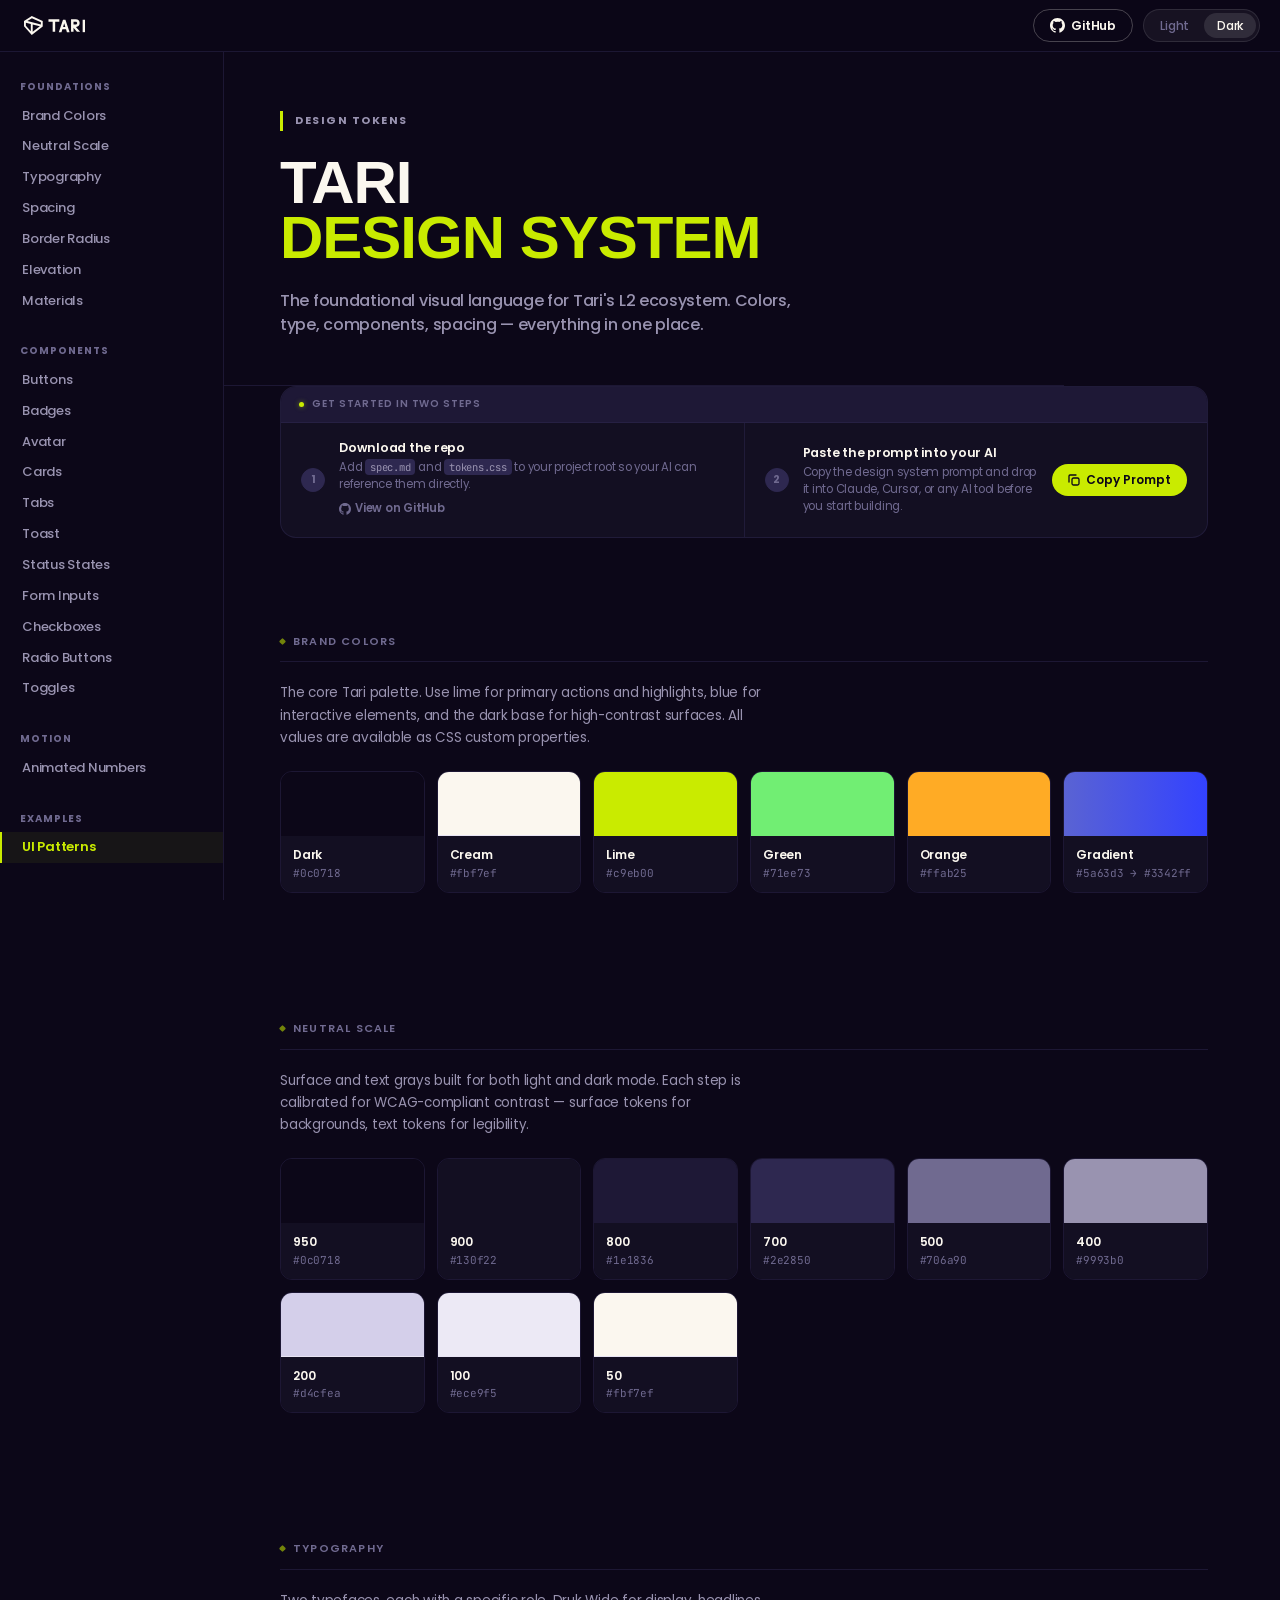
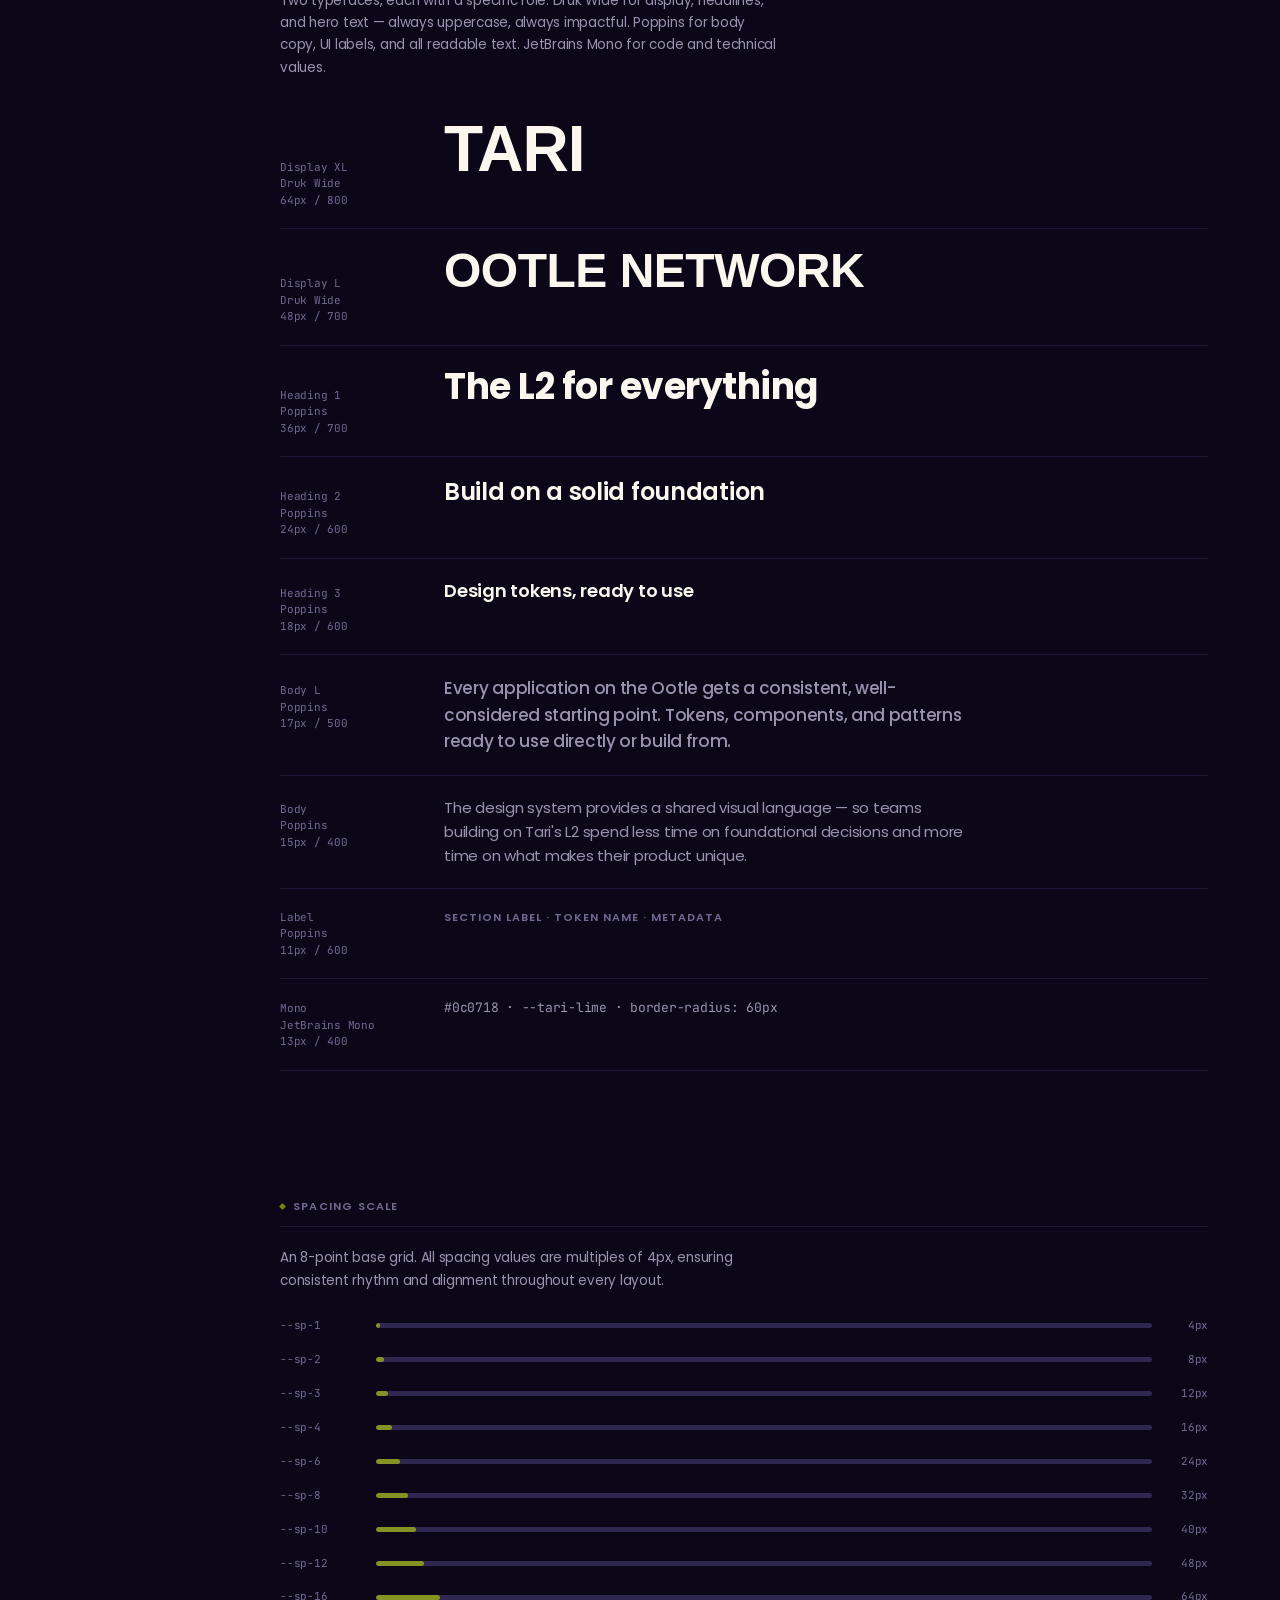
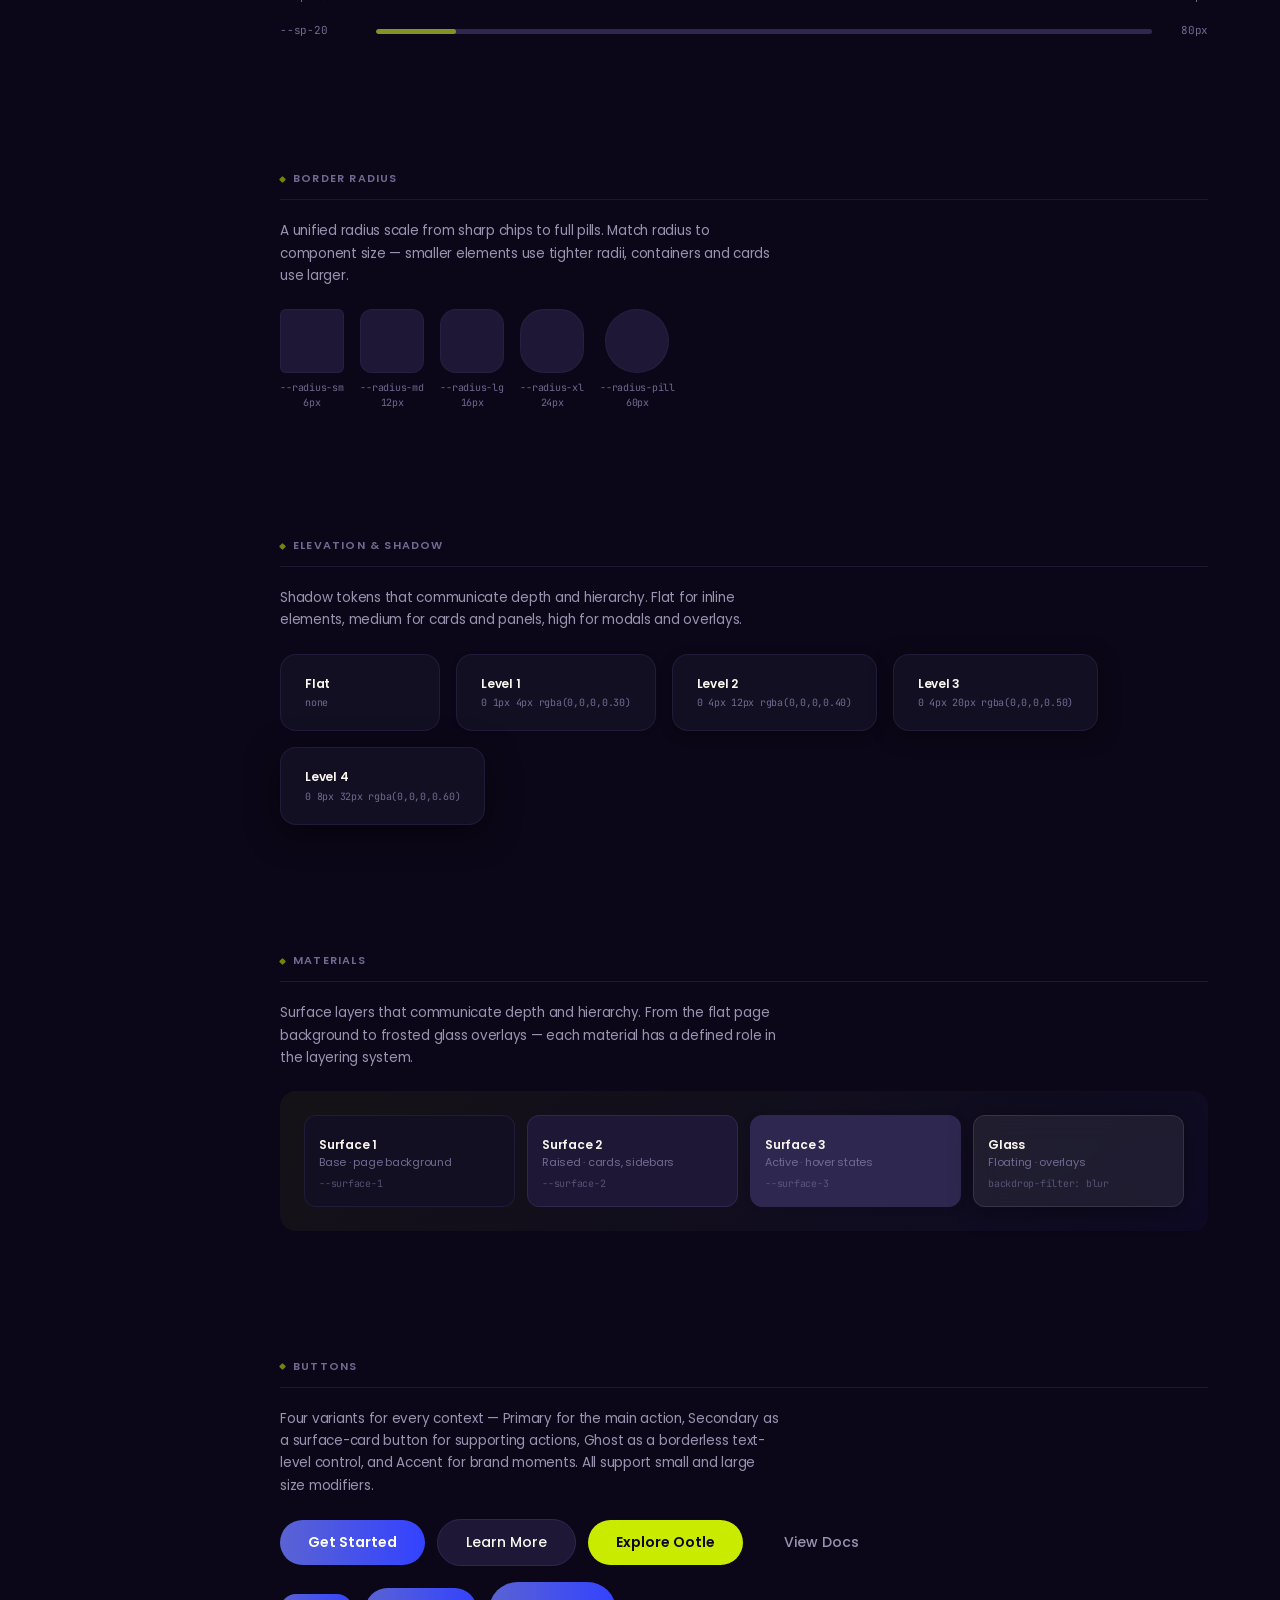
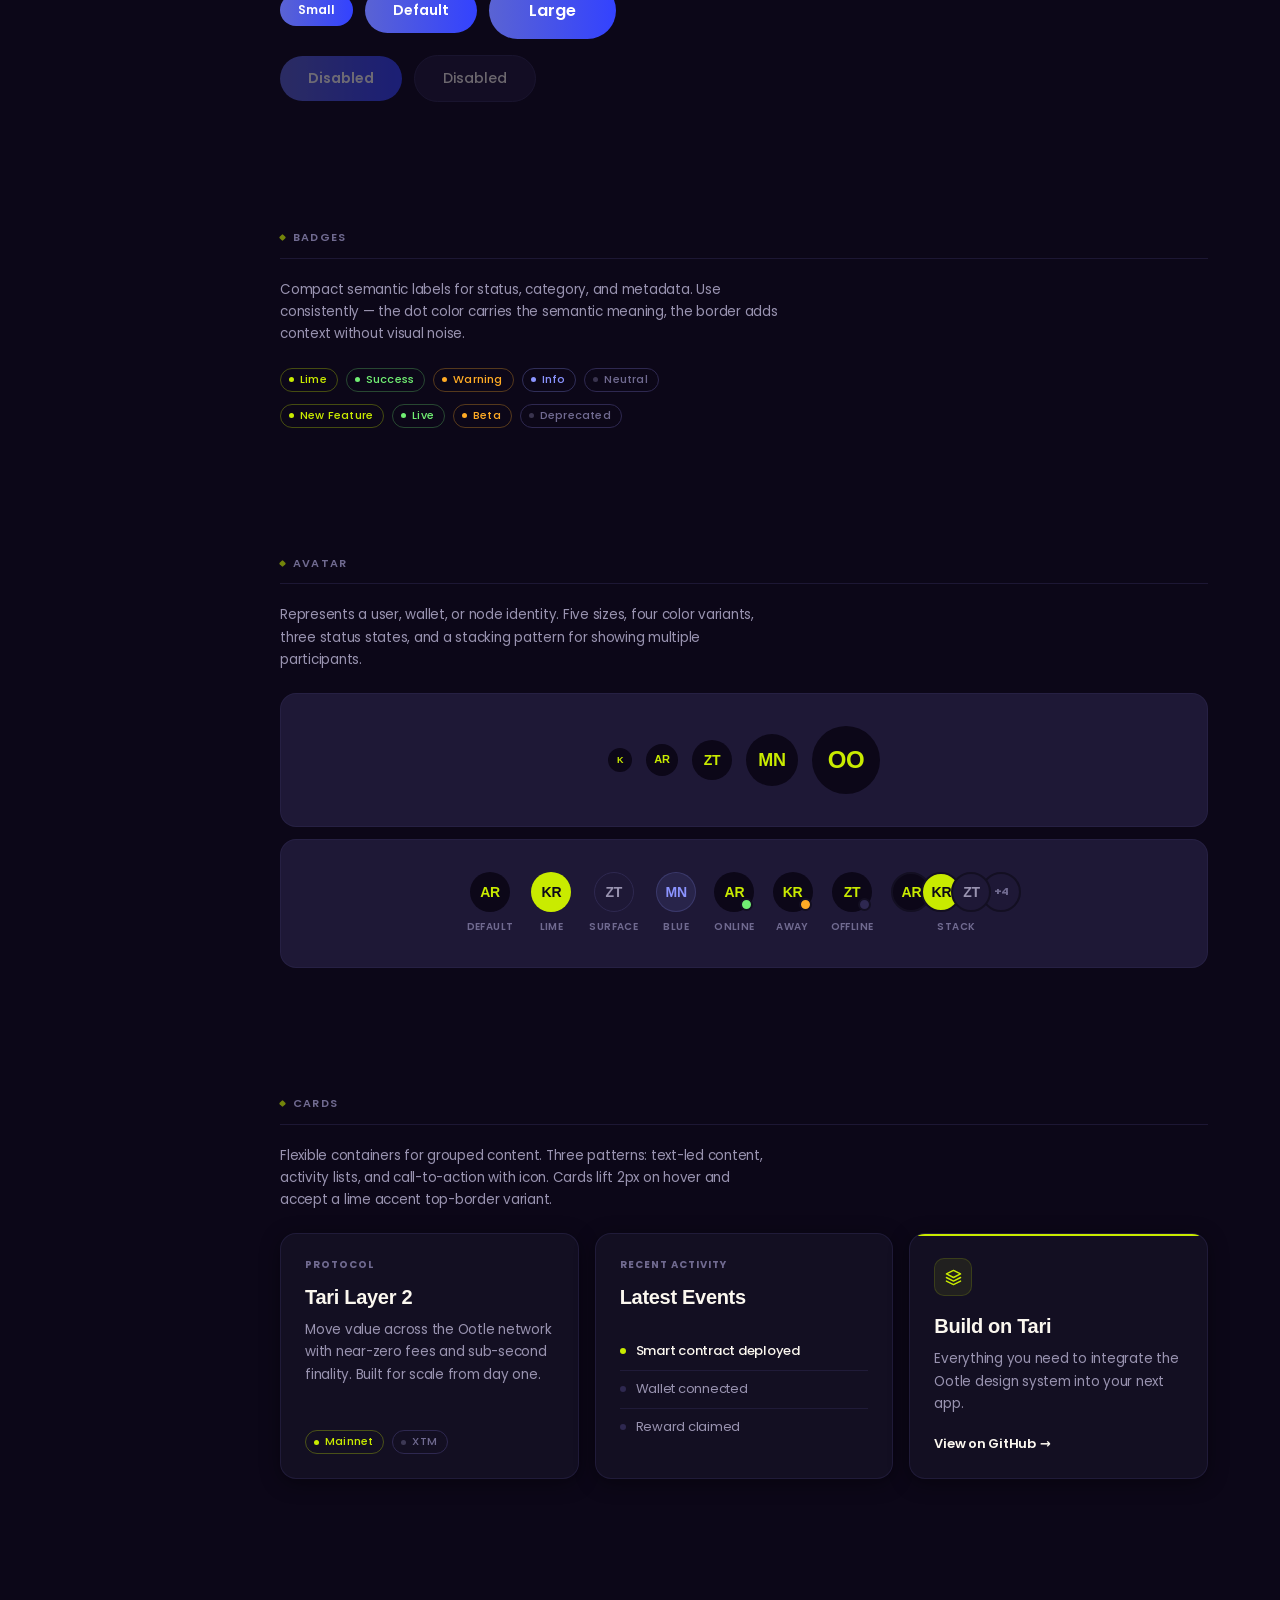
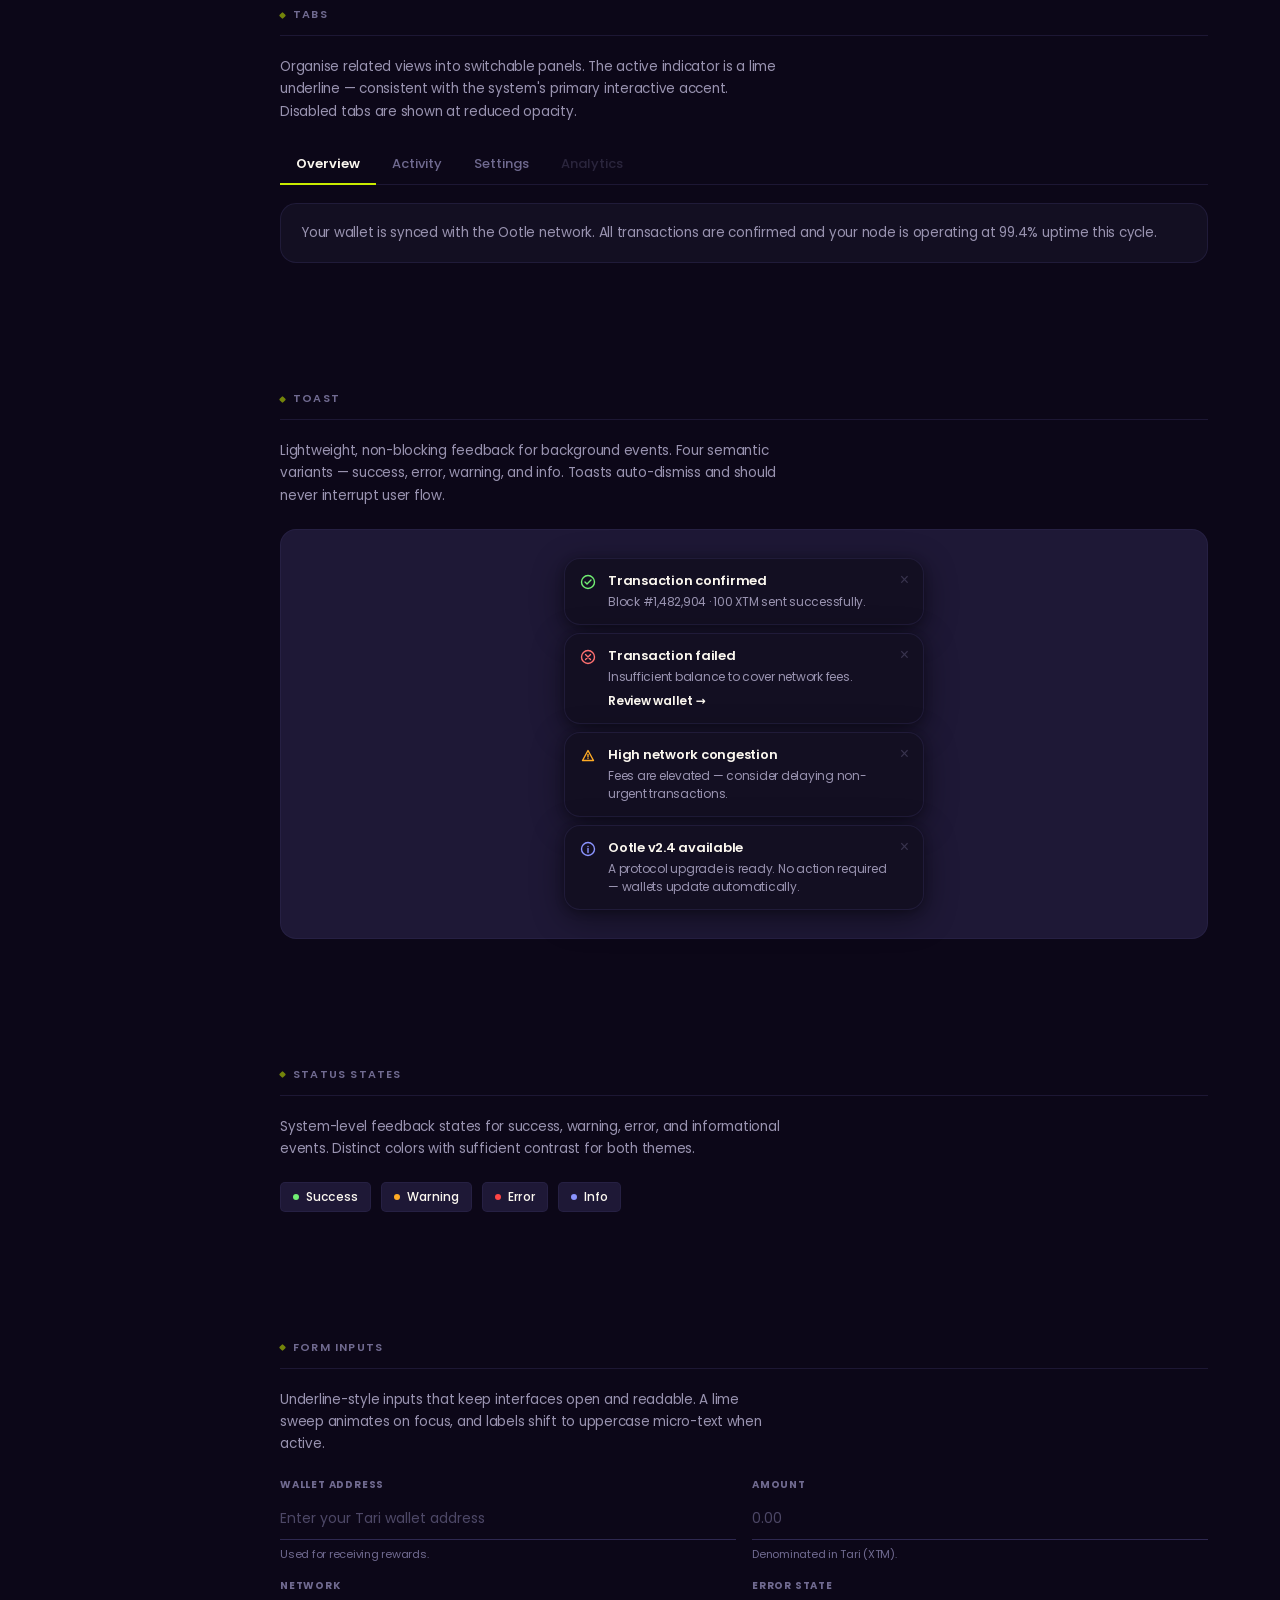
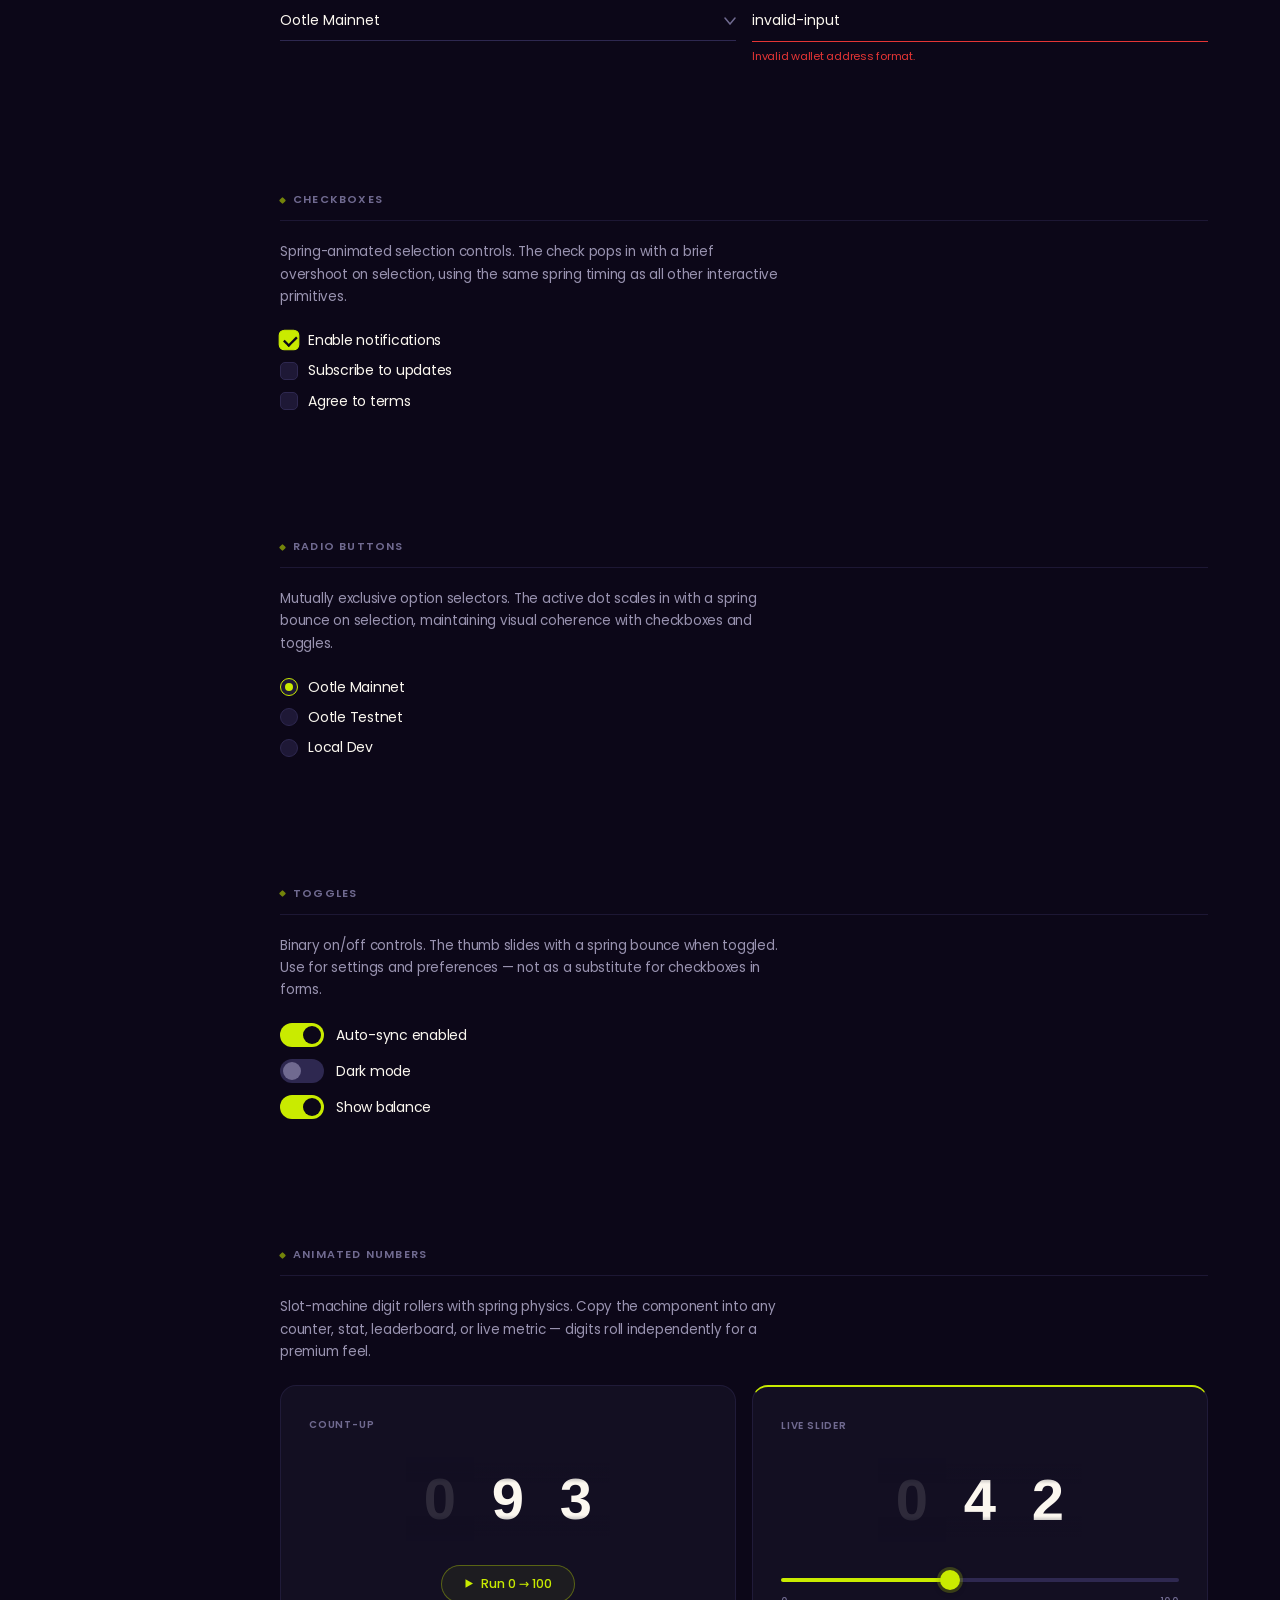
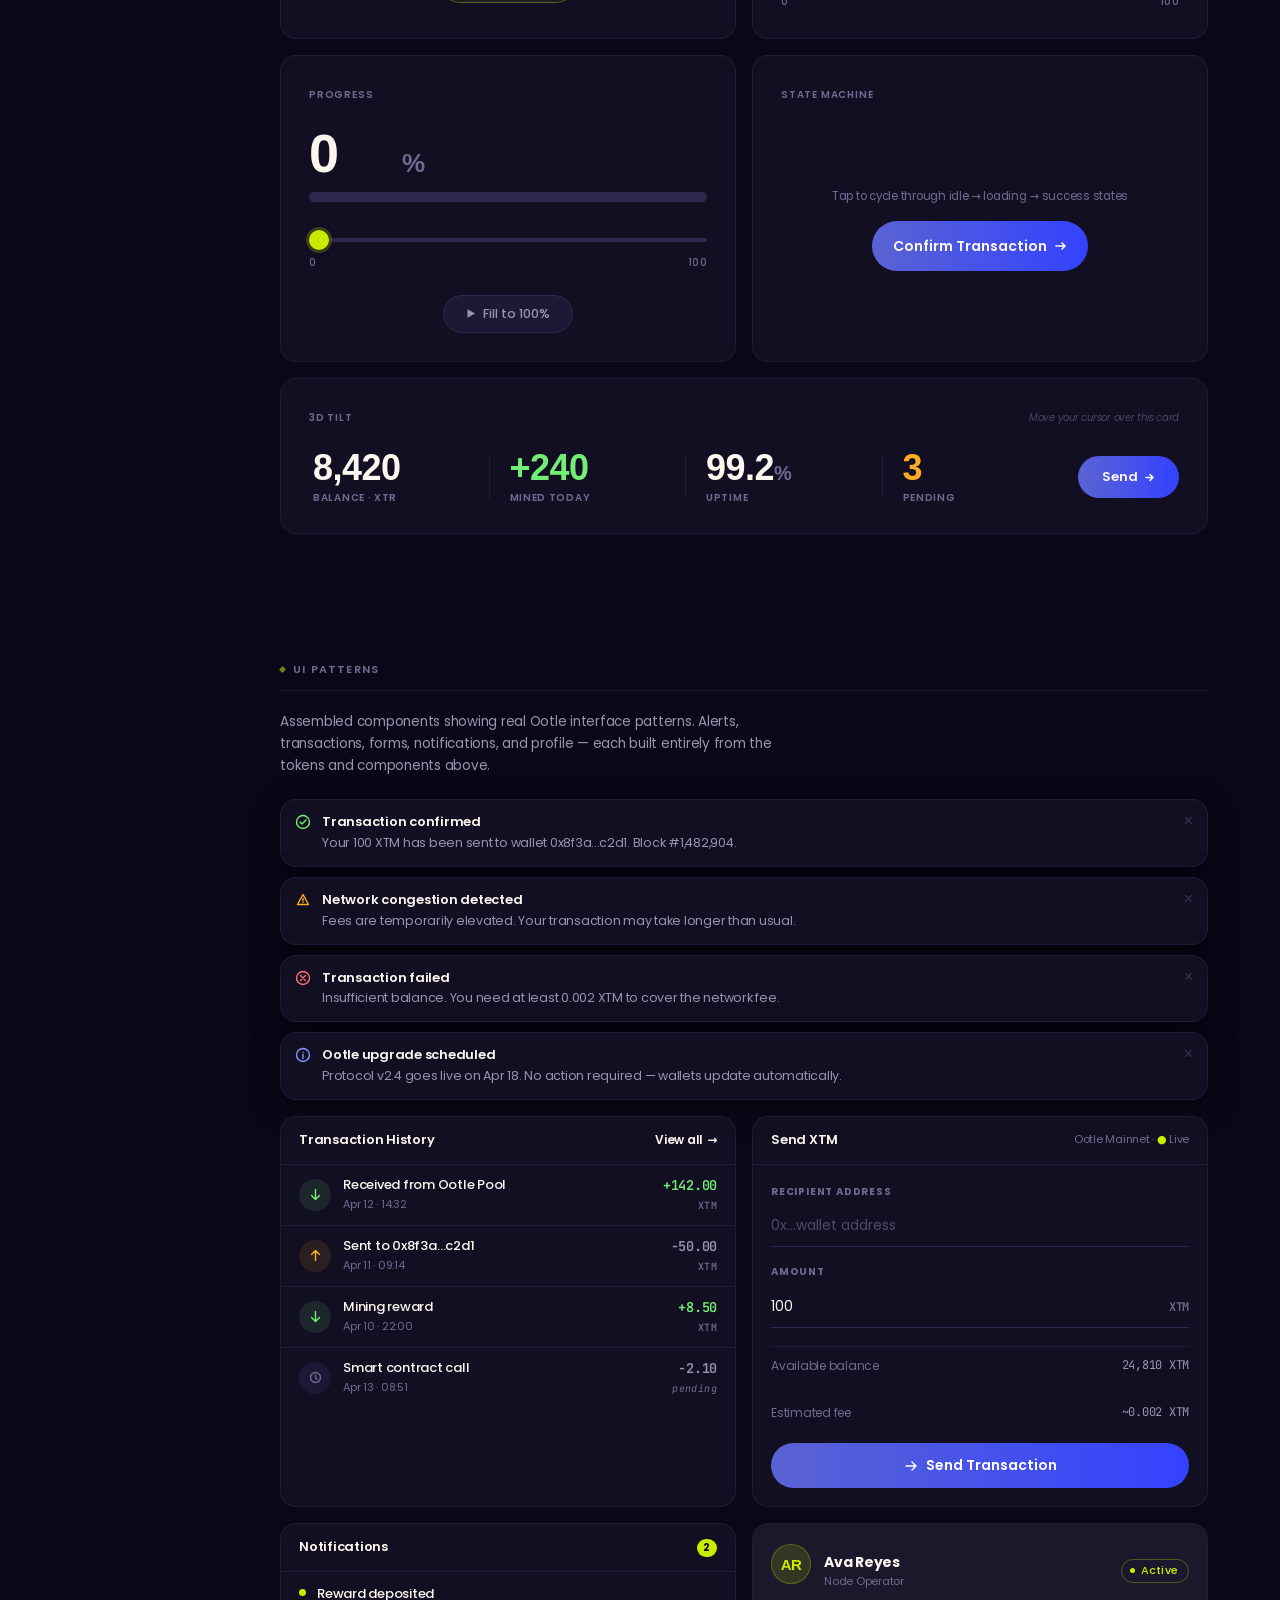
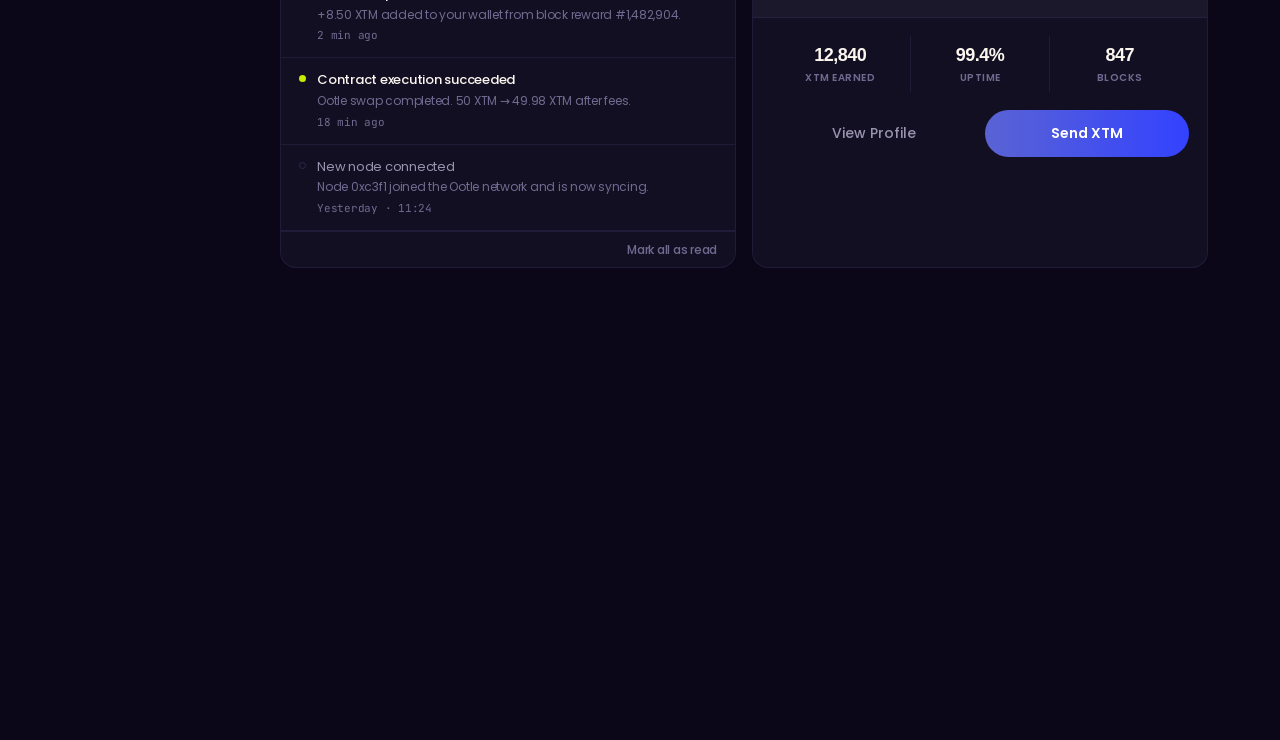
==== commit 8a94c68d: "Add GitHub repo link to topbar in both templates Made-with: Cursor" ====
--- a/Tari-Agentic-Design-Template-Dark.html
+++ b/Tari-Agentic-Design-Template-Dark.html
@@ -2058,6 +2058,10 @@
     </svg>
   </div>
   <div class="topbar-right">
+    <a href="https://github.com/Karim-tari/Tari-Design-System" class="topbar-gh-link" target="_blank" rel="noopener">
+      <svg width="15" height="15" viewBox="0 0 24 24" fill="currentColor" xmlns="http://www.w3.org/2000/svg"><path d="M12 0C5.37 0 0 5.37 0 12c0 5.3 3.438 9.8 8.205 11.385.6.113.82-.258.82-.577 0-.285-.01-1.04-.015-2.04-3.338.724-4.042-1.61-4.042-1.61-.546-1.385-1.333-1.754-1.333-1.754-1.089-.745.083-.729.083-.729 1.205.084 1.839 1.237 1.839 1.237 1.07 1.834 2.807 1.304 3.492.997.108-.775.418-1.305.762-1.604-2.665-.305-5.467-1.334-5.467-5.931 0-1.311.469-2.381 1.236-3.221-.124-.303-.535-1.524.117-3.176 0 0 1.008-.322 3.301 1.23A11.509 11.509 0 0 1 12 5.803c1.02.005 2.047.138 3.006.404 2.291-1.552 3.297-1.23 3.297-1.23.653 1.653.242 2.874.118 3.176.77.84 1.235 1.911 1.235 3.221 0 4.609-2.807 5.624-5.479 5.921.43.372.823 1.102.823 2.222 0 1.606-.015 2.896-.015 3.286 0 .322.216.694.825.576C20.565 21.795 24 17.295 24 12c0-6.63-5.37-12-12-12z"/></svg>
+      GitHub
+    </a>
     <div class="theme-toggle">
       <a href="Tari-Agentic-Design-Template-Light.html" class="theme-toggle-opt">Light</a>
       <span class="theme-toggle-opt active">Dark</span>
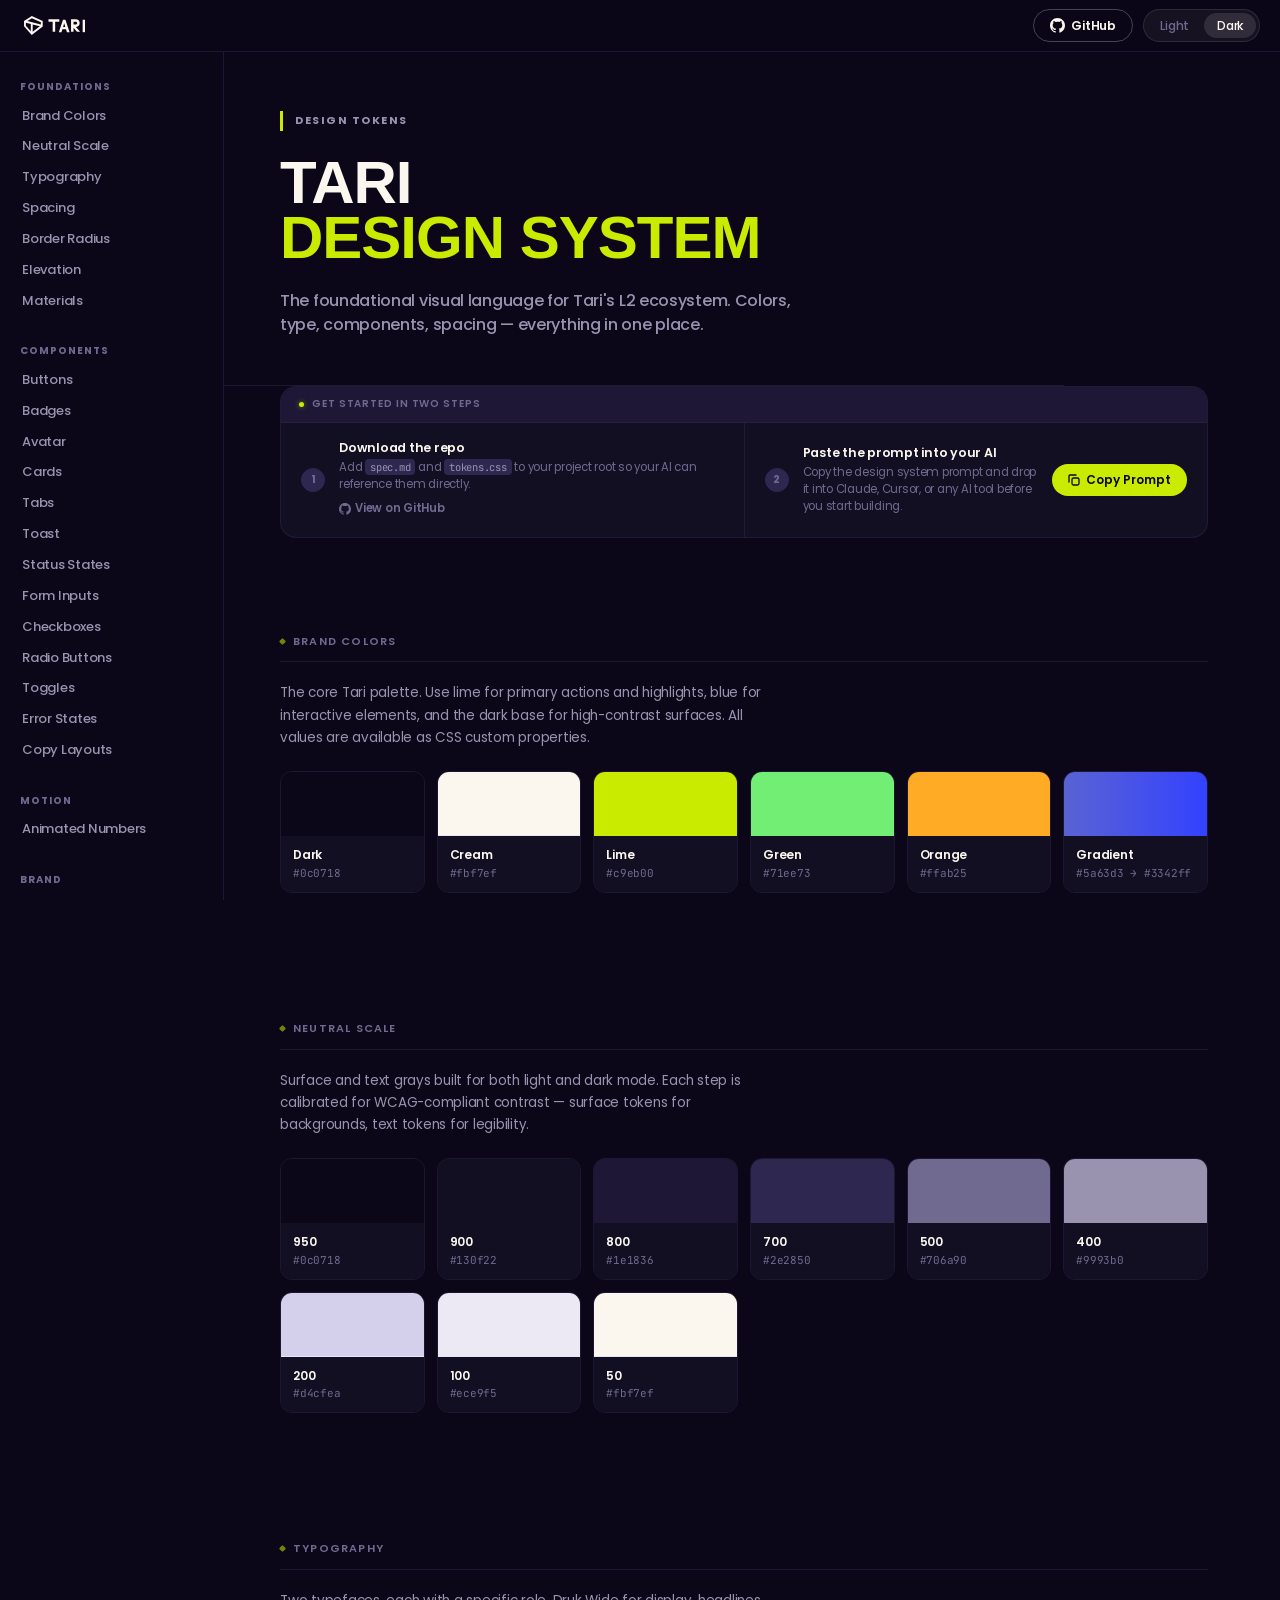
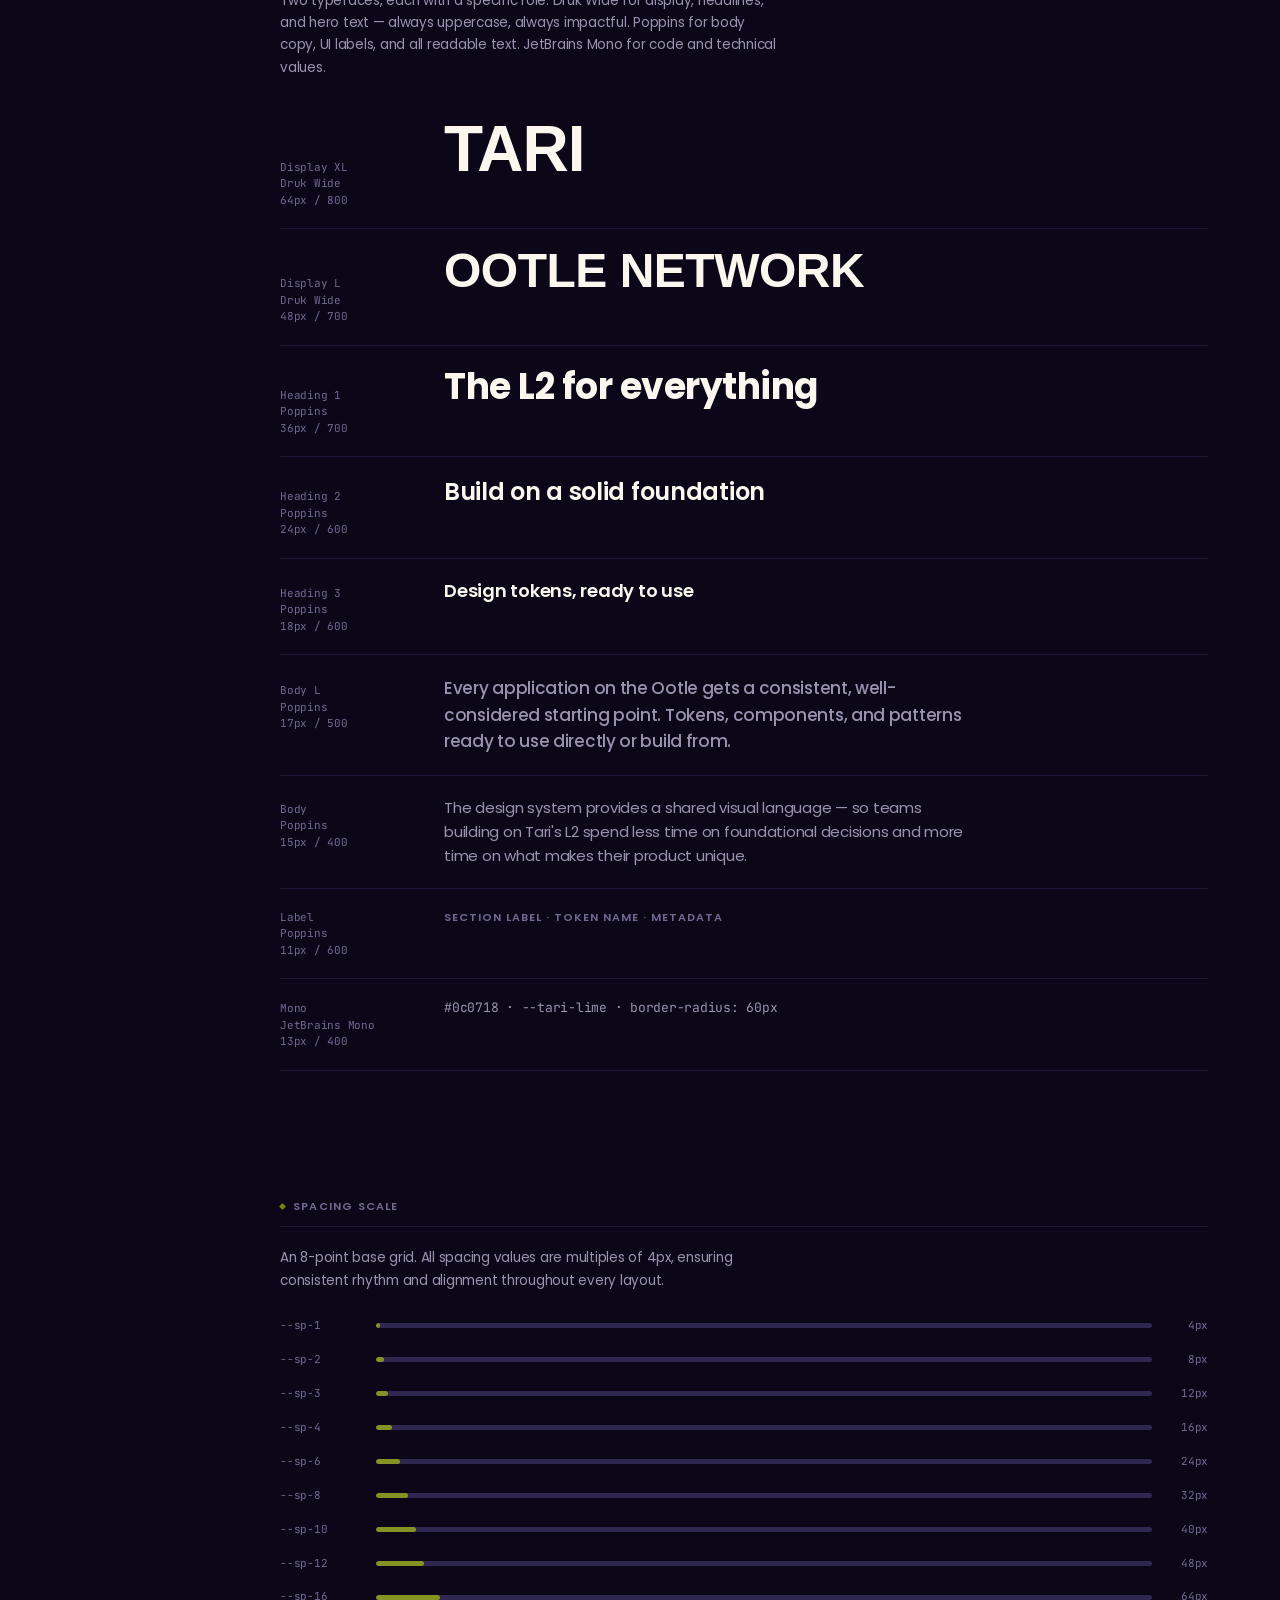
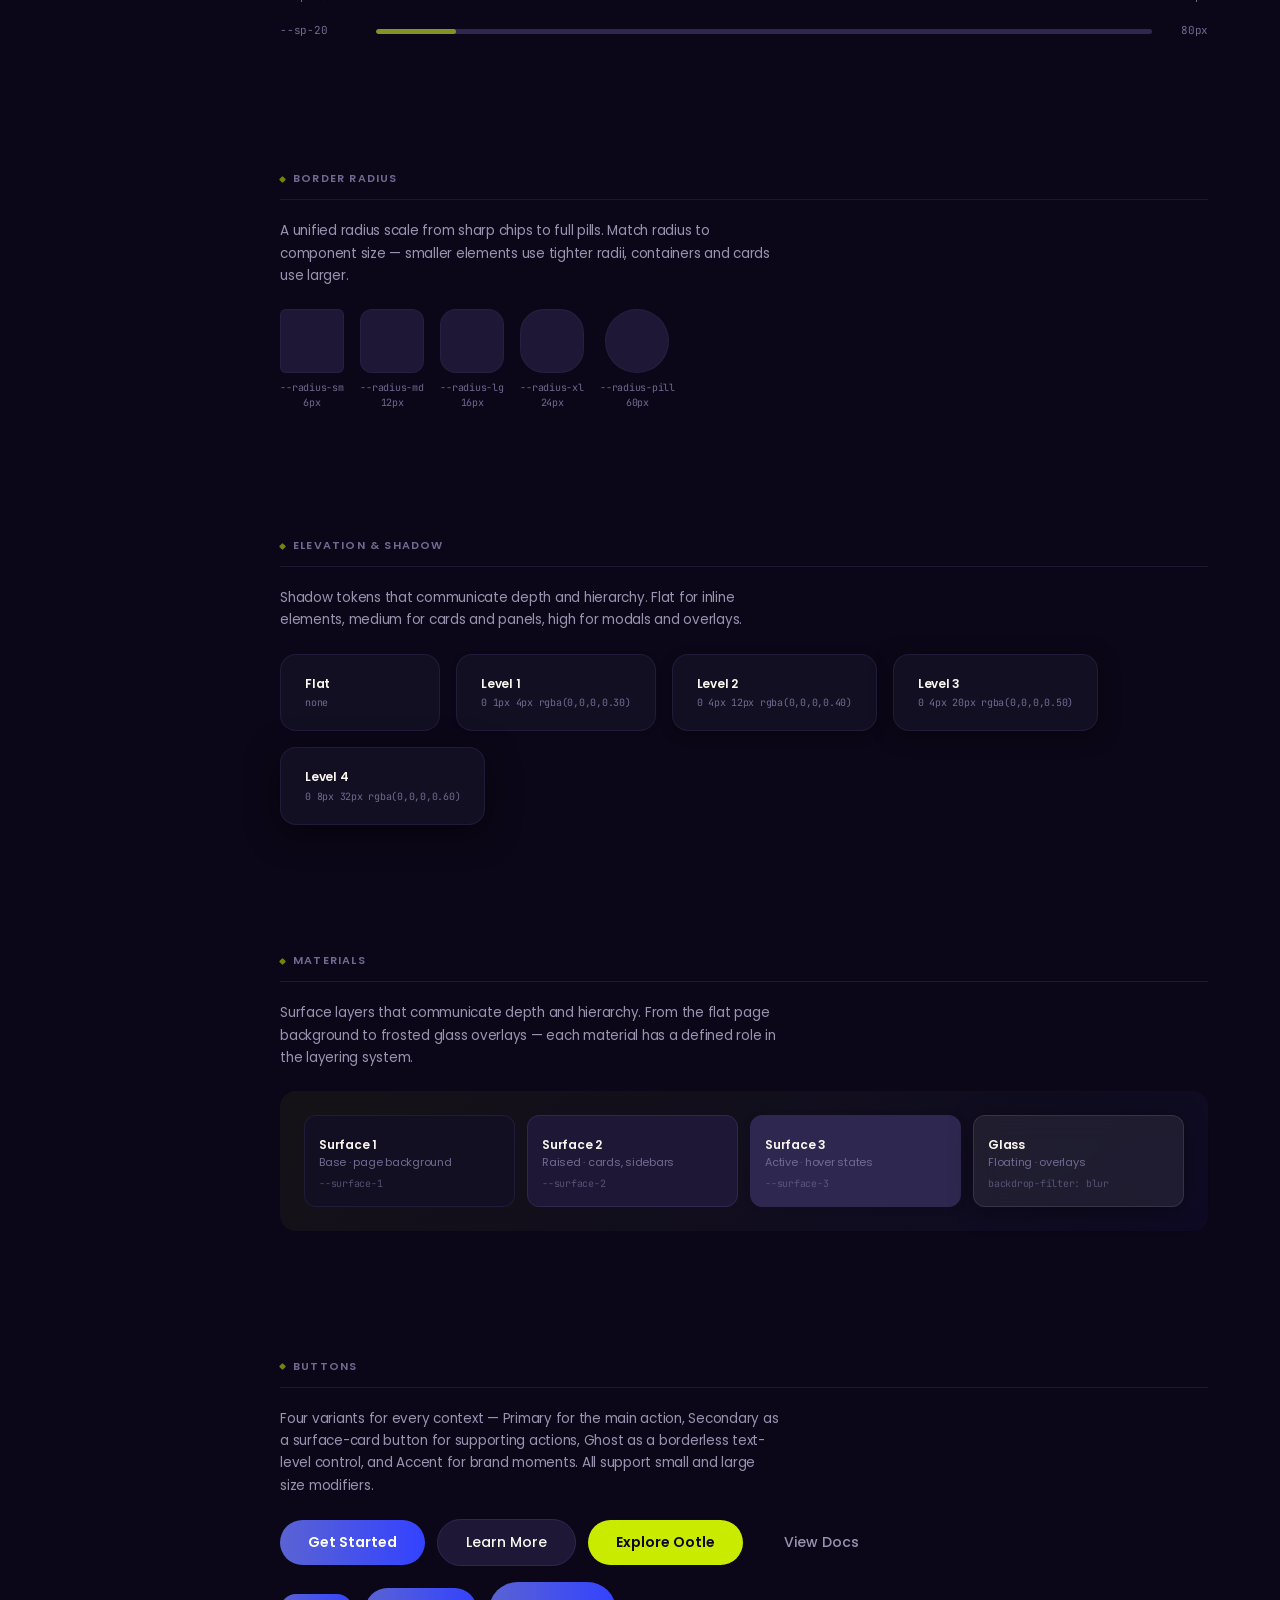
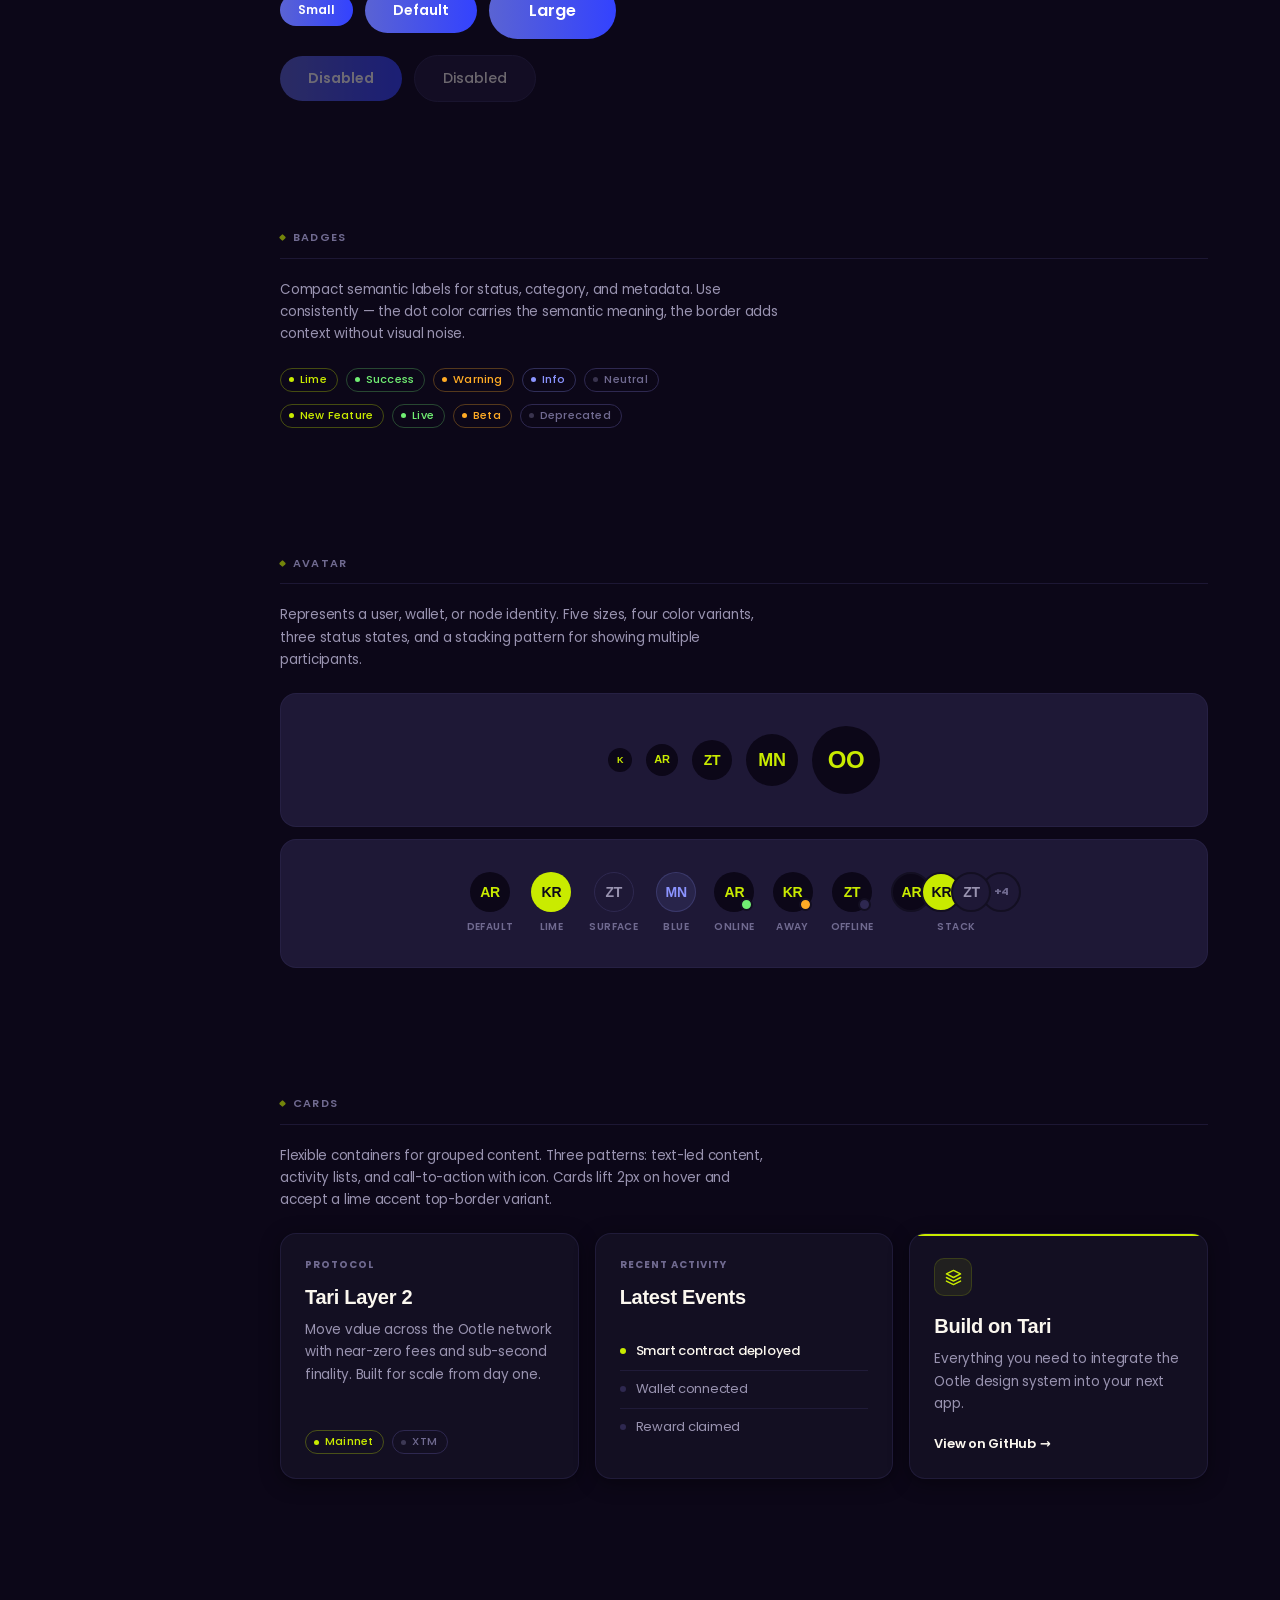
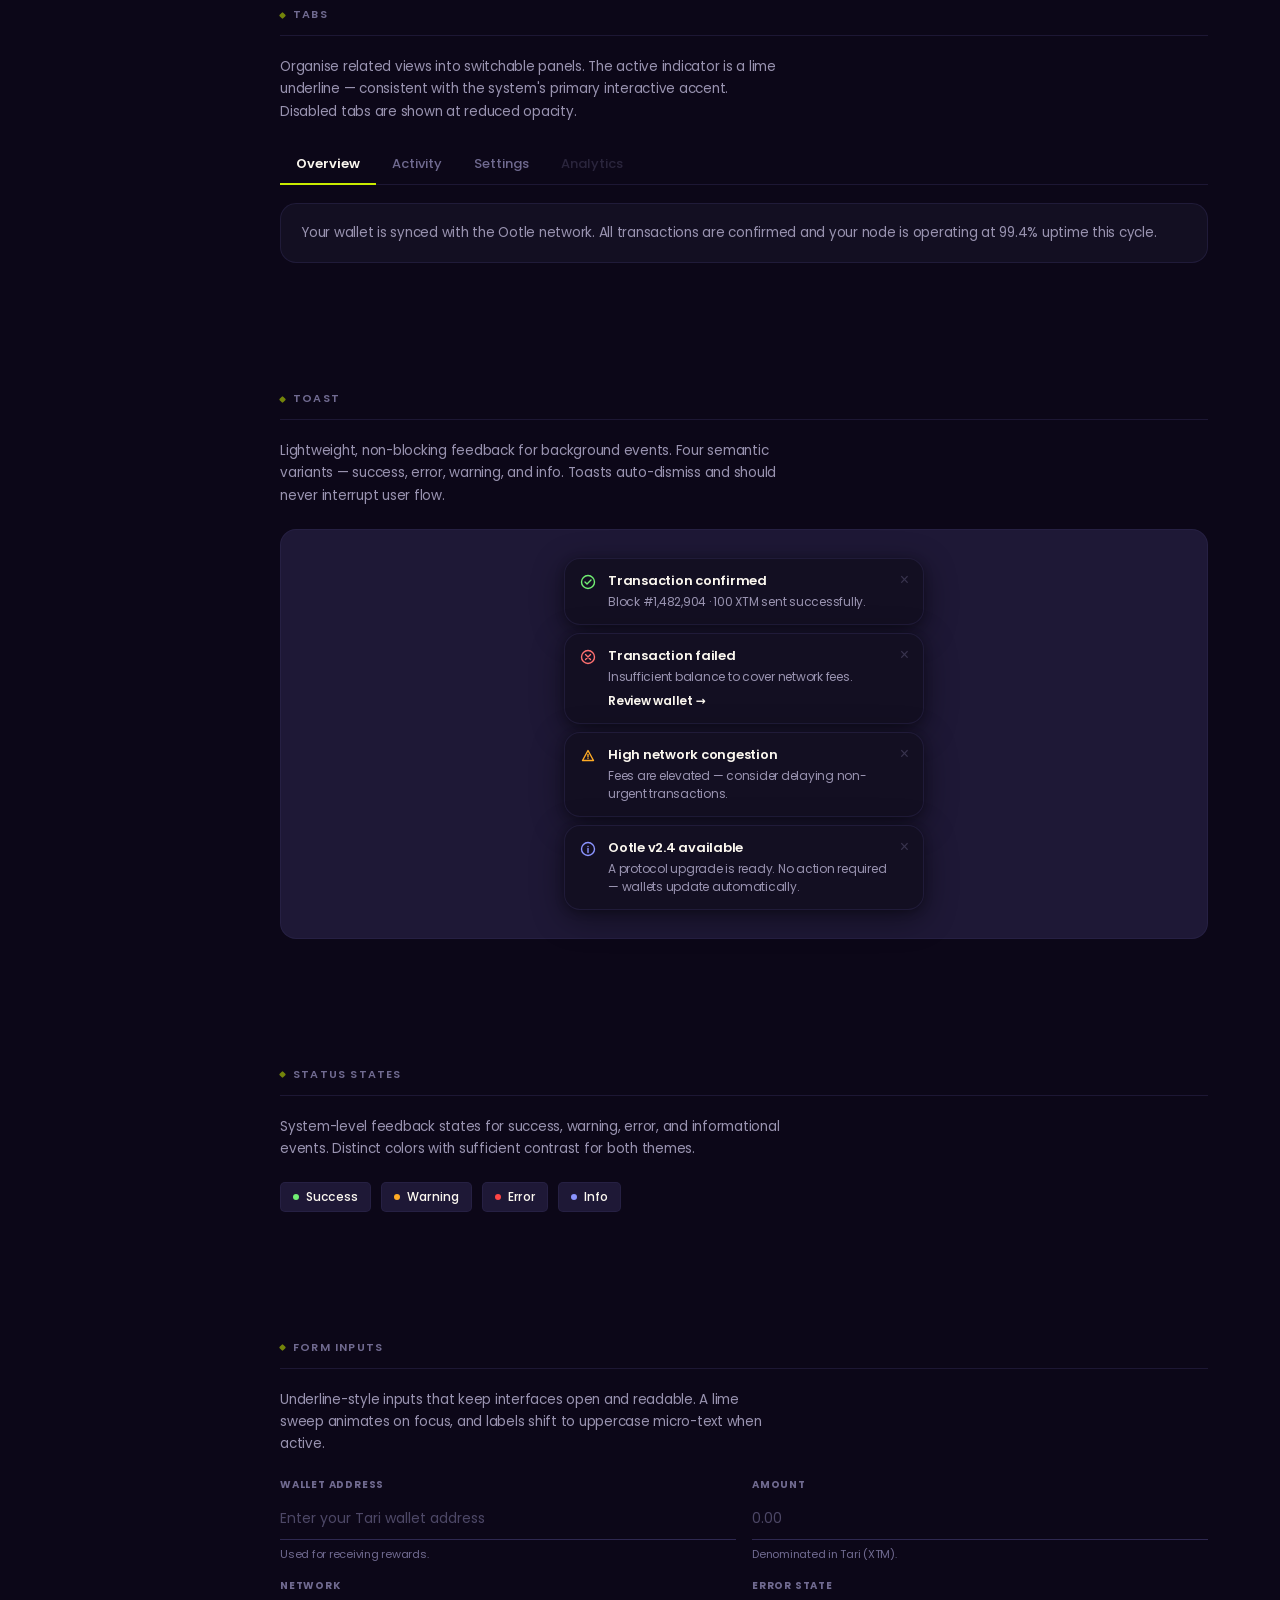
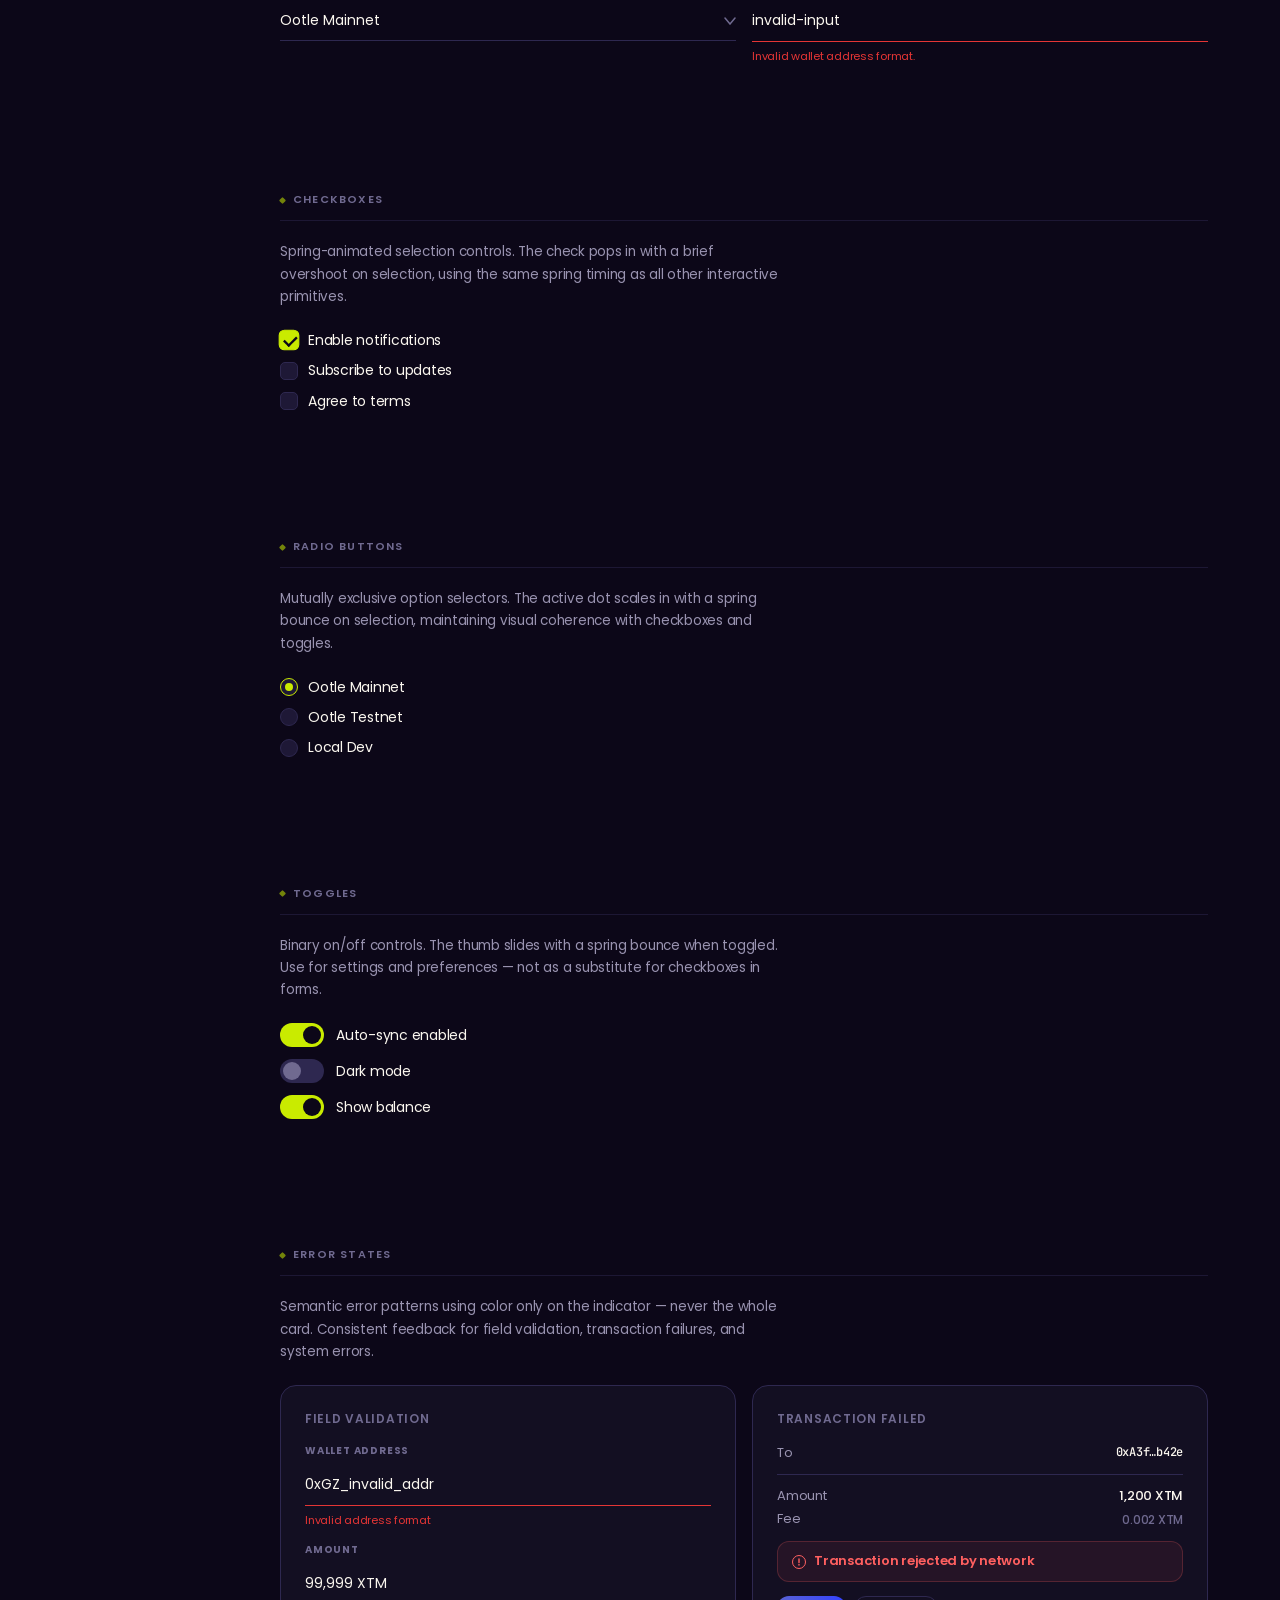
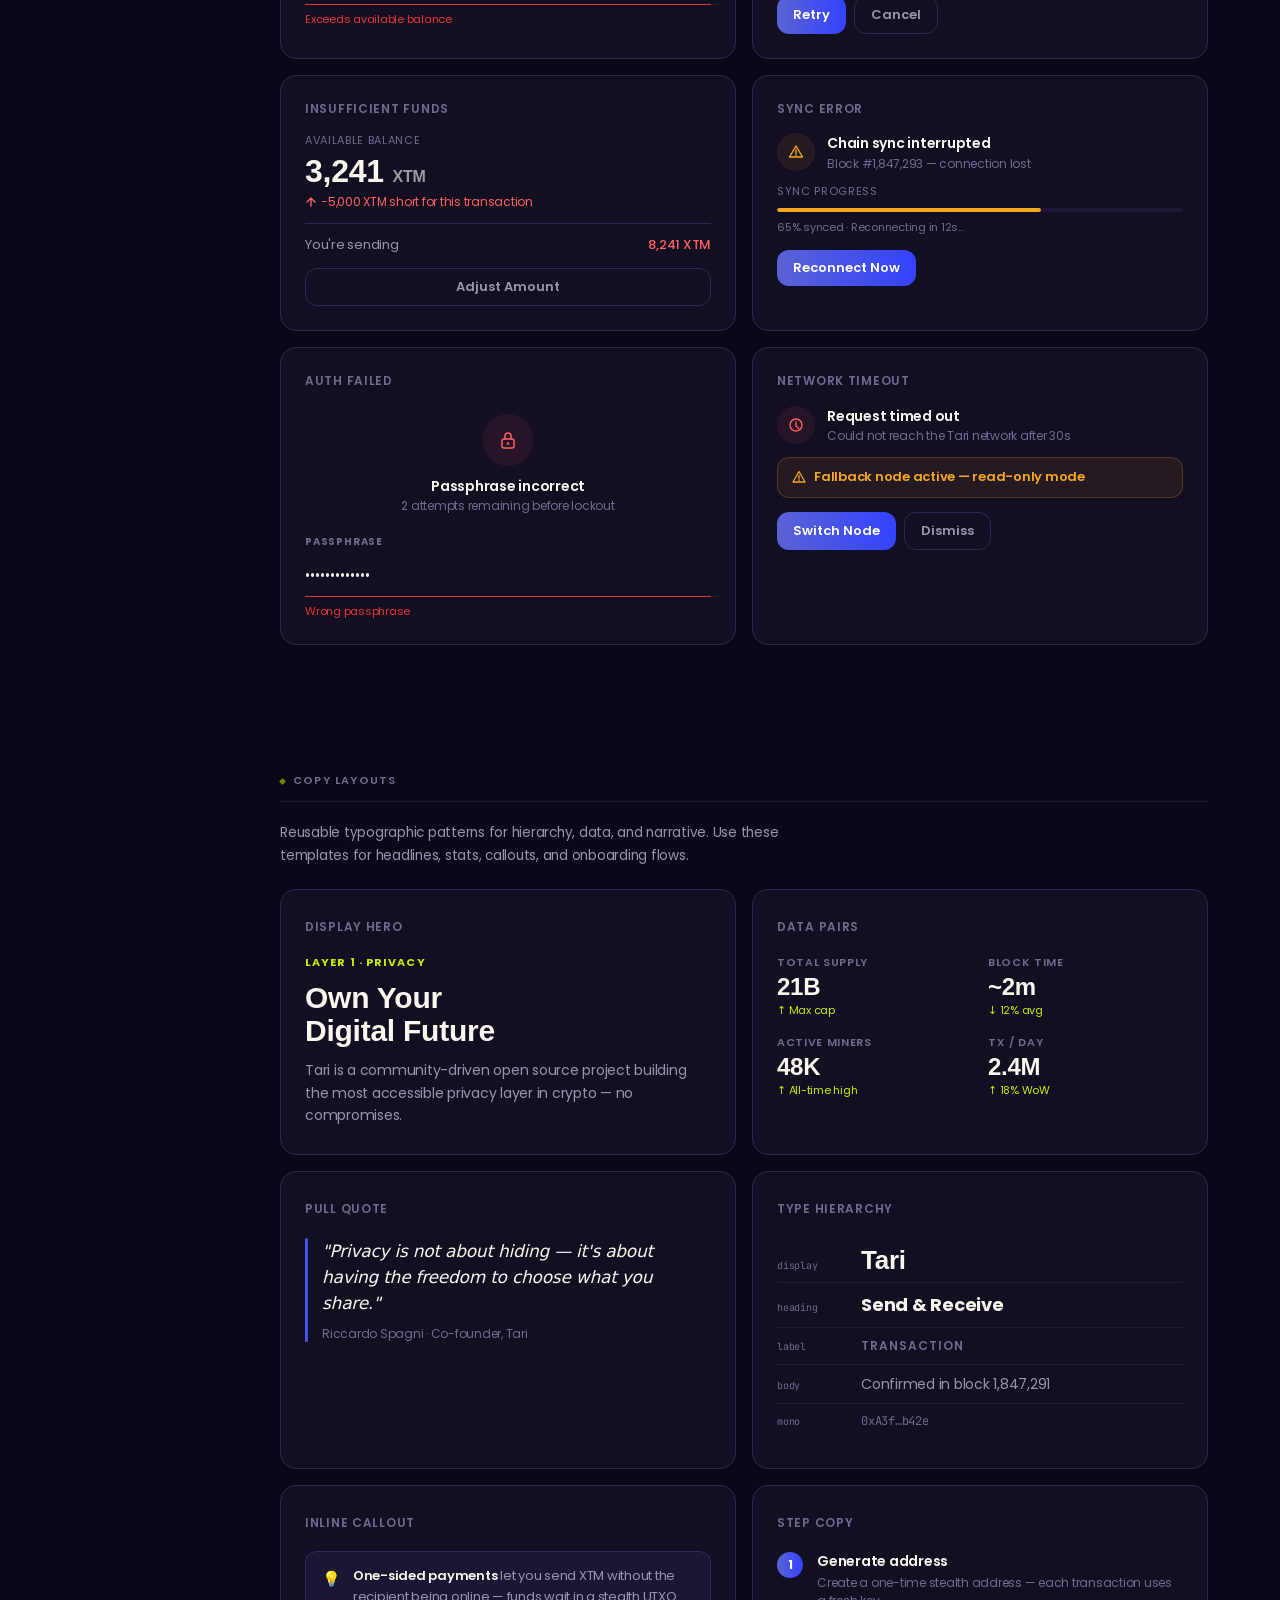
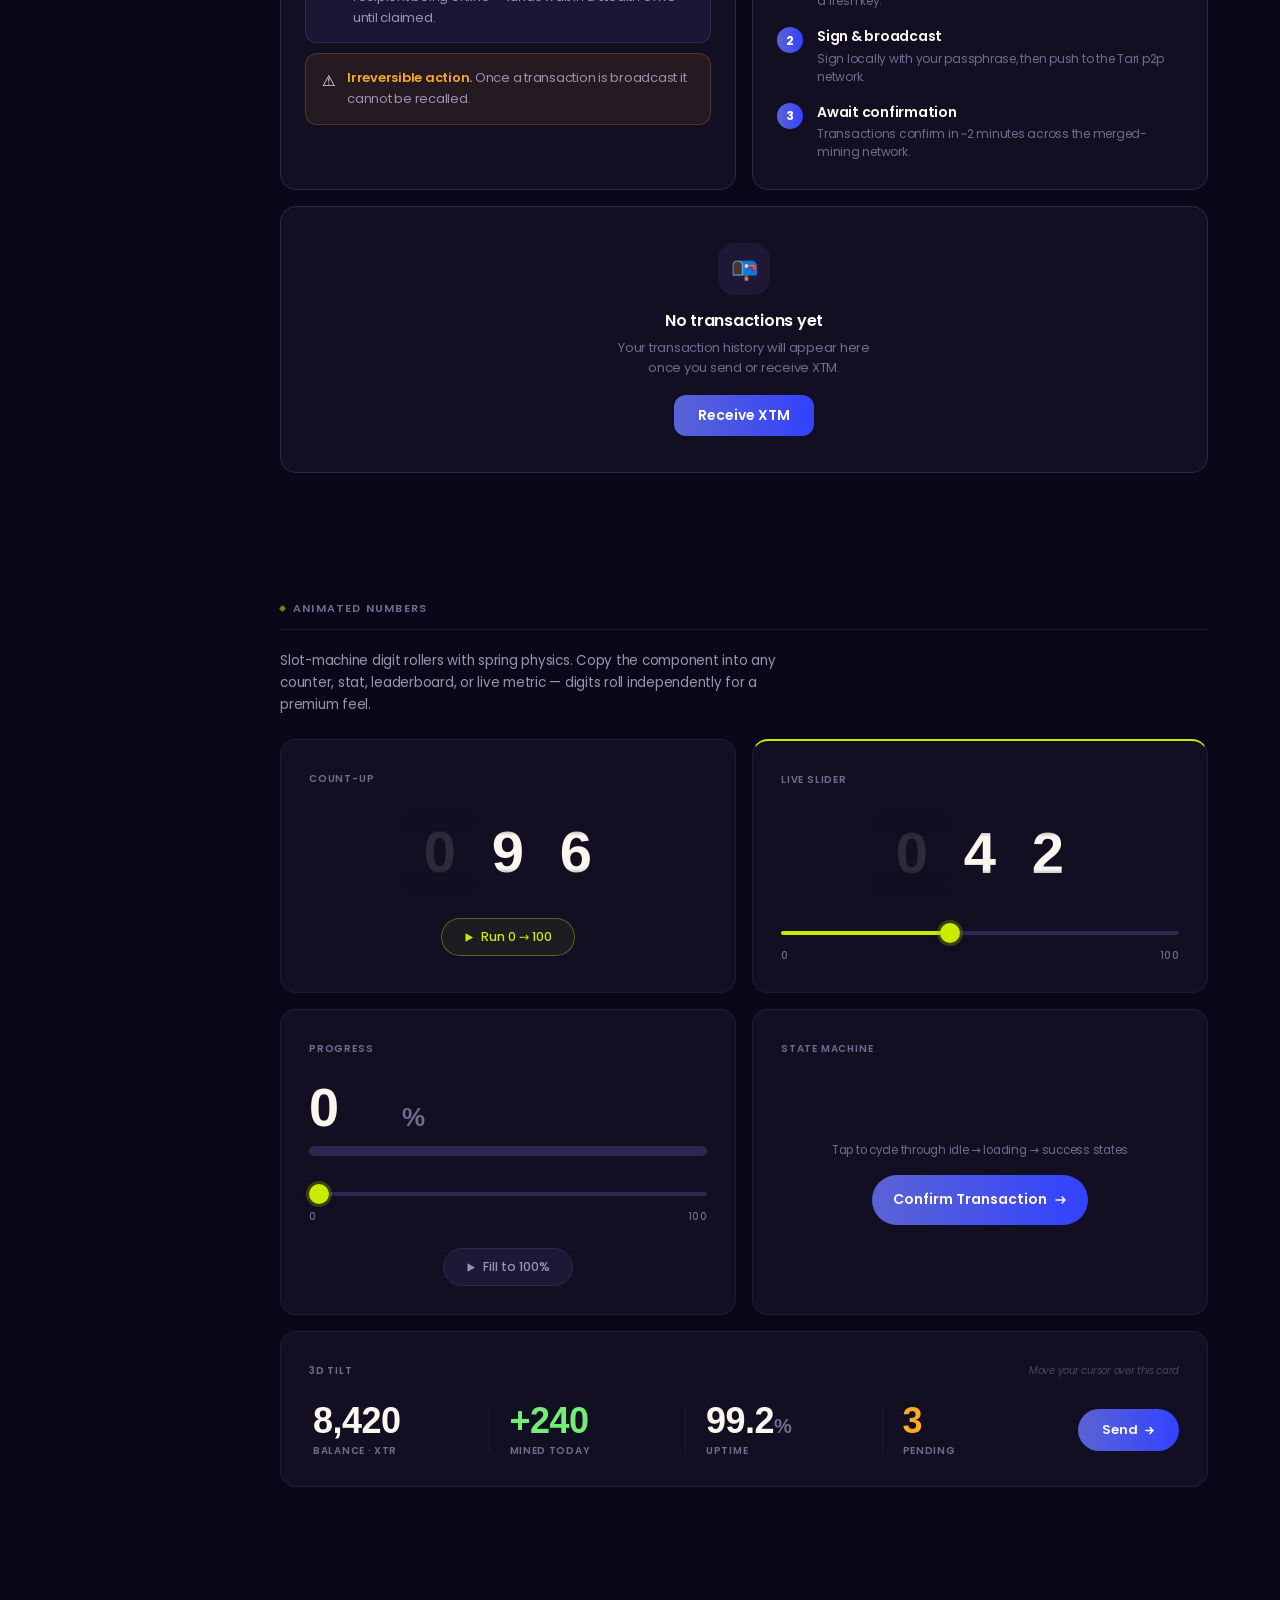
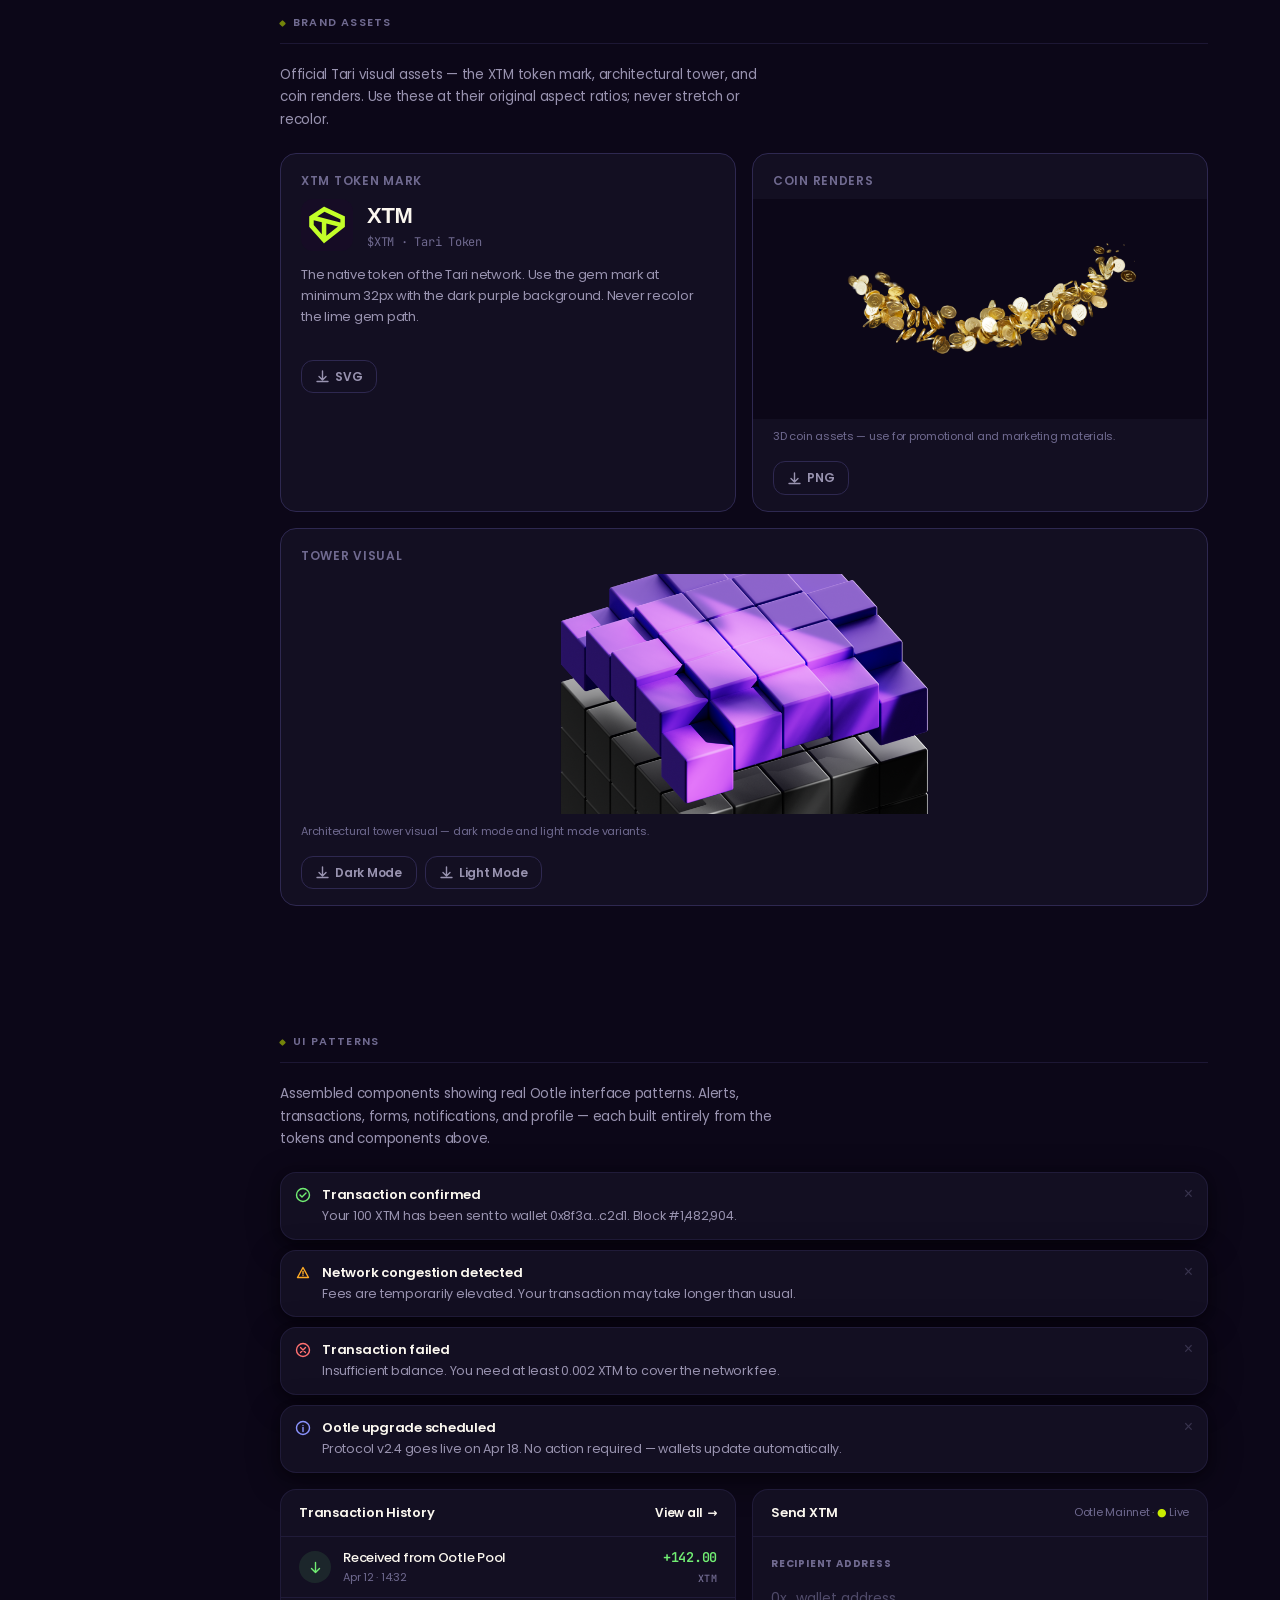
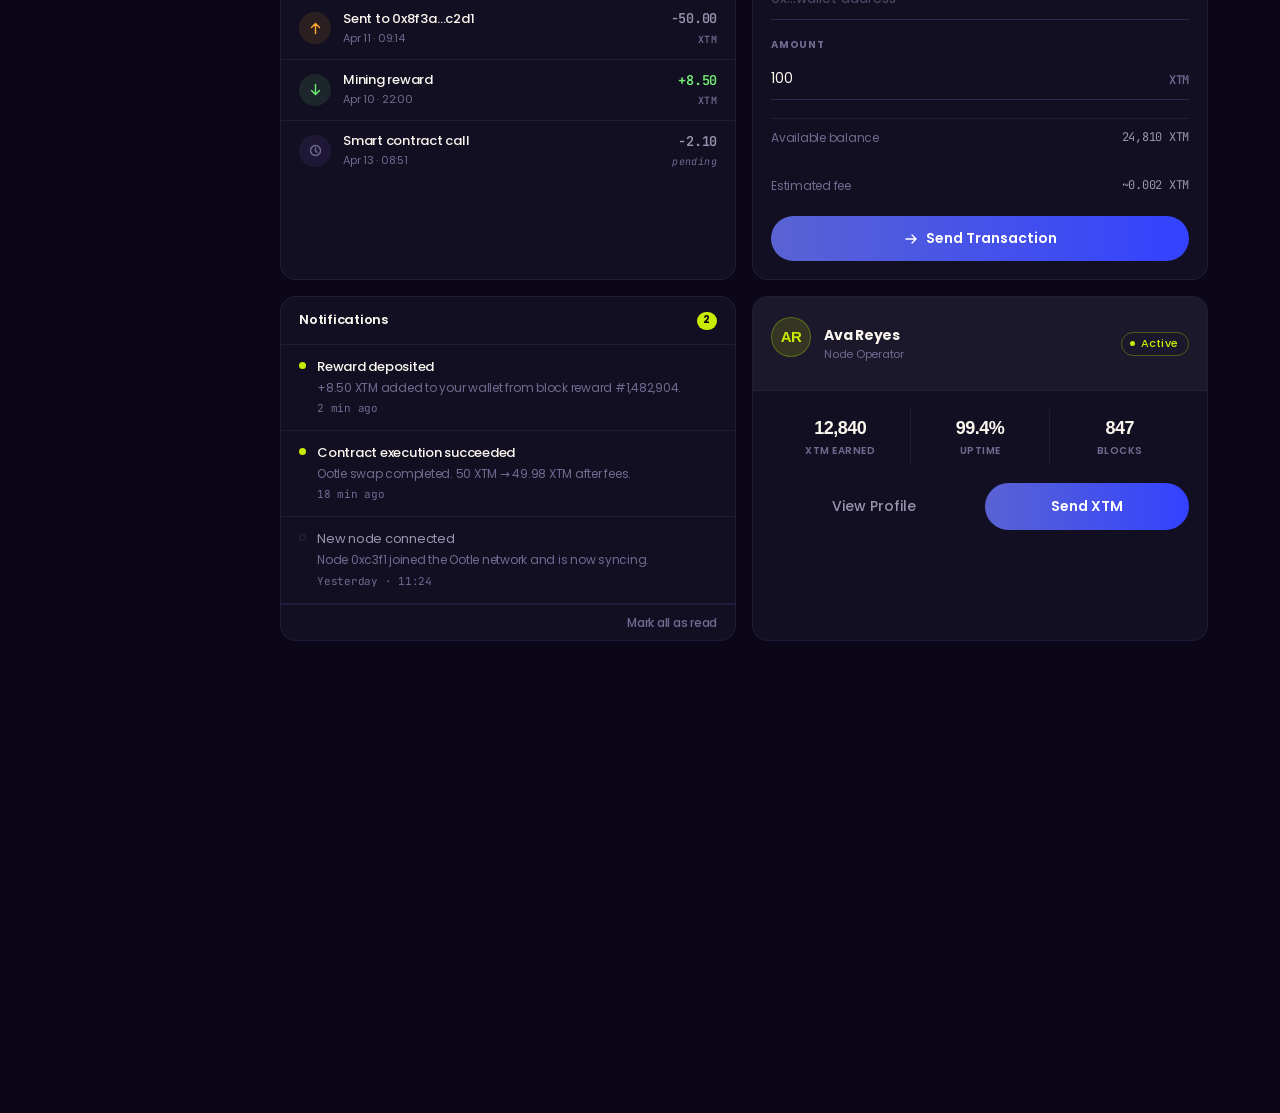
==== commit aec241f0: "Add Error States, Copy Layouts, Brand Assets sections + media files - Error States: 6 cards (field v" ====
--- a/Tari-Agentic-Design-Template-Dark.html
+++ b/Tari-Agentic-Design-Template-Dark.html
@@ -74,6 +74,16 @@
 
     --topbar-h: 52px;
     --sidebar-w: 224px;
+
+    --error: #ff6060;
+    --error-bg: rgba(255,96,96,0.08);
+    --error-border: rgba(255,96,96,0.22);
+    --warning: #f5a623;
+    --warning-bg: rgba(245,166,35,0.08);
+    --warning-border: rgba(245,166,35,0.22);
+    --success: #71ee73;
+    --success-bg: rgba(113,238,115,0.08);
+    --success-border: rgba(113,238,115,0.22);
   }
 
   * { margin: 0; padding: 0; box-sizing: border-box; }
@@ -1707,6 +1717,96 @@
     justify-content: space-between;
     width: 100%;
   }
+
+  /* ── Error States ─────────────────────────────────── */
+  .es-grid { display:grid; grid-template-columns:1fr 1fr; gap:16px; }
+  .es-card { background:var(--surface-1); border:1px solid var(--border-default); border-radius:var(--radius-lg); padding:24px; }
+  .es-card-title { font-size:12px; font-weight:600; color:var(--text-muted); text-transform:uppercase; letter-spacing:0.06em; margin-bottom:16px; }
+  .es-field { display:flex; flex-direction:column; gap:6px; }
+  .es-label { font-size:12px; color:var(--text-secondary); font-weight:500; }
+  .es-input { background:var(--surface-0); border:1.5px solid var(--error); border-radius:var(--radius-md); padding:10px 12px; font-size:14px; color:var(--text-primary); outline:none; font-family:var(--font-body); width:100%; }
+  .es-hint { font-size:12px; color:var(--error); display:flex; align-items:center; gap:5px; margin-top:2px; }
+  .es-txn { display:flex; flex-direction:column; gap:10px; }
+  .es-txn-row { display:flex; align-items:center; justify-content:space-between; }
+  .es-txn-label { font-size:13px; color:var(--text-secondary); }
+  .es-txn-value { font-size:13px; color:var(--text-primary); font-weight:500; }
+  .es-status { display:flex; align-items:center; gap:8px; padding:10px 14px; border-radius:var(--radius-md); font-size:13px; font-weight:600; margin-top:12px; }
+  .es-status.error { background:var(--error-bg); border:1px solid var(--error-border); color:var(--error); }
+  .es-status.warning { background:var(--warning-bg); border:1px solid var(--warning-border); color:var(--warning); }
+  .es-status.success { background:var(--success-bg); border:1px solid var(--success-border); color:var(--success); }
+  .es-balance-label { font-size:11px; text-transform:uppercase; letter-spacing:0.06em; color:var(--text-muted); margin-bottom:6px; }
+  .es-balance-val { font-family:var(--font-display); font-size:32px; font-weight:800; color:var(--text-primary); line-height:1; }
+  .es-balance-sub { font-size:12px; color:var(--error); margin-top:6px; display:flex; align-items:center; gap:4px; }
+  .es-icon-row { display:flex; align-items:flex-start; gap:12px; margin-bottom:12px; }
+  .es-icon { width:38px; height:38px; border-radius:50%; display:flex; align-items:center; justify-content:center; flex-shrink:0; }
+  .es-icon.error { background:var(--error-bg); color:var(--error); }
+  .es-icon.warning { background:var(--warning-bg); color:var(--warning); }
+  .es-icon-text { flex:1; }
+  .es-icon-label { font-size:14px; font-weight:600; color:var(--text-primary); }
+  .es-icon-sub { font-size:12px; color:var(--text-muted); margin-top:2px; line-height:1.4; }
+  .es-divider { height:1px; background:var(--border-default); margin:12px 0; }
+  .es-btn-row { display:flex; gap:8px; margin-top:14px; }
+  .es-btn { padding:8px 16px; border-radius:var(--radius-md); font-size:13px; font-weight:600; cursor:pointer; border:none; font-family:var(--font-body); transition:opacity 0.15s; }
+  .es-btn:hover { opacity:0.82; }
+  .es-btn.primary { background:var(--tari-gradient); color:#fff; }
+  .es-btn.ghost { background:transparent; color:var(--text-secondary); border:1px solid var(--border-default); }
+  .es-progress-bar { height:4px; background:var(--surface-2); border-radius:2px; overflow:hidden; margin:8px 0; }
+  .es-progress-fill { height:100%; background:var(--error); border-radius:2px; width:65%; }
+  .es-retry-timer { font-size:11px; color:var(--text-muted); margin-top:6px; }
+
+  /* ── Copy Layouts ─────────────────────────────────── */
+  .cl-grid { display:grid; grid-template-columns:1fr 1fr; gap:16px; }
+  .cl-card { background:var(--surface-1); border:1px solid var(--border-default); border-radius:var(--radius-lg); padding:28px 24px; }
+  .cl-card-title { font-size:12px; font-weight:600; color:var(--text-muted); text-transform:uppercase; letter-spacing:0.06em; margin-bottom:20px; }
+  .cl-hero-eyebrow { font-size:11px; font-weight:700; letter-spacing:0.1em; text-transform:uppercase; color:var(--tari-lime); margin-bottom:10px; }
+  .cl-hero-headline { font-family:var(--font-display); font-size:30px; font-weight:800; line-height:1.1; color:var(--text-primary); margin-bottom:12px; }
+  .cl-hero-body { font-size:14px; line-height:1.6; color:var(--text-secondary); }
+  .cl-data-grid { display:grid; grid-template-columns:1fr 1fr; gap:16px; }
+  .cl-data-label { font-size:11px; font-weight:600; text-transform:uppercase; letter-spacing:0.06em; color:var(--text-muted); margin-bottom:4px; }
+  .cl-data-value { font-size:24px; font-weight:700; color:var(--text-primary); font-family:var(--font-display); line-height:1; }
+  .cl-data-delta { font-size:11px; color:var(--tari-lime); margin-top:4px; }
+  .cl-quote-wrap { display:flex; gap:14px; }
+  .cl-quote-bar { width:3px; border-radius:2px; background:var(--tari-gradient); flex-shrink:0; }
+  .cl-quote-text { font-size:17px; font-style:italic; line-height:1.55; color:var(--text-primary); font-weight:500; }
+  .cl-quote-attr { font-size:12px; color:var(--text-muted); margin-top:8px; }
+  .cl-type-row { display:flex; flex-direction:column; gap:0; }
+  .cl-type-item { display:flex; align-items:baseline; gap:12px; padding:9px 0; border-bottom:1px solid var(--border-subtle); }
+  .cl-type-item:last-child { border-bottom:none; }
+  .cl-type-name { font-size:10px; color:var(--text-muted); width:72px; flex-shrink:0; font-family:var(--font-mono); }
+  .cl-callout { display:flex; gap:12px; padding:14px 16px; background:rgba(90,99,211,0.1); border:1px solid rgba(90,99,211,0.25); border-radius:var(--radius-md); }
+  .cl-callout-icon { font-size:15px; flex-shrink:0; margin-top:2px; }
+  .cl-callout-body { font-size:13px; line-height:1.6; color:var(--text-secondary); }
+  .cl-callout-body strong { color:var(--text-primary); font-weight:600; }
+  .cl-step-list { display:flex; flex-direction:column; gap:16px; }
+  .cl-step { display:flex; gap:14px; align-items:flex-start; }
+  .cl-step-num { width:26px; height:26px; border-radius:50%; background:var(--tari-gradient); color:#fff; font-size:12px; font-weight:700; display:flex; align-items:center; justify-content:center; flex-shrink:0; margin-top:1px; }
+  .cl-step-title { font-size:14px; font-weight:600; color:var(--text-primary); margin-bottom:3px; }
+  .cl-step-desc { font-size:12px; color:var(--text-muted); line-height:1.5; }
+  .cl-empty { display:flex; flex-direction:column; align-items:center; justify-content:center; padding:36px 24px; text-align:center; grid-column:1/-1; }
+  .cl-empty-icon { width:52px; height:52px; border-radius:var(--radius-lg); background:var(--surface-2); display:flex; align-items:center; justify-content:center; margin-bottom:14px; font-size:22px; }
+  .cl-empty-title { font-size:16px; font-weight:600; color:var(--text-primary); margin-bottom:6px; }
+  .cl-empty-desc { font-size:13px; color:var(--text-muted); max-width:280px; line-height:1.5; margin-bottom:18px; }
+
+  /* ── Brand Assets ─────────────────────────────────── */
+  .ba-grid { display:grid; grid-template-columns:1fr 1fr; gap:16px; }
+  .ba-card { background:var(--surface-1); border:1px solid var(--border-default); border-radius:var(--radius-lg); overflow:hidden; }
+  .ba-card-label { font-size:12px; font-weight:600; color:var(--text-muted); text-transform:uppercase; letter-spacing:0.06em; padding:18px 20px 10px; }
+  .ba-token-inner { padding:0 20px 20px; display:flex; flex-direction:column; gap:14px; }
+  .ba-token-row { display:flex; align-items:center; gap:14px; }
+  .ba-token-icon { width:52px; height:52px; border-radius:12px; overflow:hidden; flex-shrink:0; }
+  .ba-token-icon img { width:100%; height:100%; object-fit:cover; display:block; }
+  .ba-token-name { font-family:var(--font-display); font-size:22px; font-weight:800; color:var(--text-primary); }
+  .ba-token-ticker { font-size:12px; color:var(--text-muted); margin-top:2px; font-family:var(--font-mono); }
+  .ba-token-desc { font-size:13px; color:var(--text-secondary); line-height:1.6; }
+  .ba-img-wrap { width:100%; overflow:hidden; }
+  .ba-img-wrap img { width:100%; display:block; object-fit:cover; max-height:240px; }
+  .ba-img-caption { font-size:11px; color:var(--text-muted); padding:10px 20px 4px; }
+  .ba-full { grid-column:1/-1; }
+  .ba-dl-row { display:flex; gap:8px; padding:12px 20px 16px; flex-wrap:wrap; }
+  .ba-dl-btn { display:inline-flex; align-items:center; gap:6px; padding:7px 14px; border-radius:var(--radius-md); font-size:12px; font-weight:600; font-family:var(--font-body); color:var(--text-secondary); background:transparent; border:1px solid var(--border-default); cursor:pointer; text-decoration:none; transition:color 0.15s ease, border-color 0.15s ease, background 0.15s ease; }
+  .ba-dl-btn:hover { color:var(--text-primary); border-color:var(--text-muted); background:var(--surface-2); }
+  .ba-coins-wrap { padding:20px; background:var(--surface-0); }
+  .ba-coins-wrap img { width:100%; display:block; object-fit:contain; max-height:180px; }
 
   /* Topbar scroll shadow */
   .topbar { transition: box-shadow 0.25s ease; }
@@ -2097,10 +2197,16 @@
       <a href="#checkboxes" class="sidebar-link">Checkboxes</a>
       <a href="#radios" class="sidebar-link">Radio Buttons</a>
       <a href="#toggles" class="sidebar-link">Toggles</a>
+      <a href="#error-states" class="sidebar-link">Error States</a>
+      <a href="#copy-layouts" class="sidebar-link">Copy Layouts</a>
     </div>
     <div class="sidebar-group">
       <div class="sidebar-group-label">Motion</div>
       <a href="#animated-numbers" class="sidebar-link">Animated Numbers</a>
+    </div>
+    <div class="sidebar-group">
+      <div class="sidebar-group-label">Brand</div>
+      <a href="#brand-assets" class="sidebar-link">Brand Assets</a>
     </div>
     <div class="sidebar-group">
       <div class="sidebar-group-label">Examples</div>
@@ -2644,6 +2750,276 @@
             <span class="toggle-track"></span>
             <span class="toggle-label">Show balance</span>
           </label>
+        </div>
+      </div>
+
+      <!-- ERROR STATES -->
+      <div class="section" id="error-states">
+        <div class="section-label">Error States</div>
+        <div class="section-desc">Semantic error patterns using color only on the indicator — never the whole card. Consistent feedback for field validation, transaction failures, and system errors.</div>
+
+        <div class="es-grid">
+
+          <!-- Field Validation -->
+          <div class="es-card">
+            <div class="es-card-title">Field Validation</div>
+            <div class="form-group">
+              <label class="form-label">Wallet Address</label>
+              <div class="input-wrap">
+                <input class="form-input error" type="text" value="0xGZ_invalid_addr" readonly>
+              </div>
+              <span class="form-error">Invalid address format</span>
+            </div>
+            <div class="form-group" style="margin-top:14px">
+              <label class="form-label">Amount</label>
+              <div class="input-wrap">
+                <input class="form-input error" type="text" value="99,999 XTM" readonly>
+              </div>
+              <span class="form-error">Exceeds available balance</span>
+            </div>
+          </div>
+
+          <!-- Transaction Failed -->
+          <div class="es-card">
+            <div class="es-card-title">Transaction Failed</div>
+            <div class="es-txn-row">
+              <span class="es-txn-label">To</span>
+              <span class="es-txn-value" style="font-family:var(--font-mono);font-size:12px">0xA3f…b42e</span>
+            </div>
+            <div class="es-divider"></div>
+            <div class="es-txn-row">
+              <span class="es-txn-label">Amount</span>
+              <span class="es-txn-value">1,200 XTM</span>
+            </div>
+            <div class="es-txn-row" style="margin-top:4px">
+              <span class="es-txn-label">Fee</span>
+              <span class="es-txn-value" style="color:var(--text-muted);font-size:12px">0.002 XTM</span>
+            </div>
+            <div class="es-status error">
+              <svg width="14" height="14" viewBox="0 0 14 14" fill="none"><circle cx="7" cy="7" r="6.5" stroke="currentColor"/><path d="M7 4v3.5M7 9.5v.5" stroke="currentColor" stroke-width="1.4" stroke-linecap="round"/></svg>
+              Transaction rejected by network
+            </div>
+            <div class="es-btn-row">
+              <button class="es-btn primary">Retry</button>
+              <button class="es-btn ghost">Cancel</button>
+            </div>
+          </div>
+
+          <!-- Insufficient Funds -->
+          <div class="es-card">
+            <div class="es-card-title">Insufficient Funds</div>
+            <div class="es-balance-label">Available Balance</div>
+            <div class="es-balance-val">3,241 <span style="font-size:16px;font-weight:600;opacity:0.6">XTM</span></div>
+            <div class="es-balance-sub">
+              <svg width="12" height="12" viewBox="0 0 12 12" fill="none"><path d="M6 2v8M2 6l4-4 4 4" stroke="currentColor" stroke-width="1.4" stroke-linecap="round" stroke-linejoin="round"/></svg>
+              −5,000 XTM short for this transaction
+            </div>
+            <div class="es-divider"></div>
+            <div class="es-txn-row">
+              <span class="es-txn-label">You're sending</span>
+              <span class="es-txn-value" style="color:var(--error)">8,241 XTM</span>
+            </div>
+            <div class="es-btn-row">
+              <button class="es-btn ghost" style="flex:1">Adjust Amount</button>
+            </div>
+          </div>
+
+          <!-- Sync Error -->
+          <div class="es-card">
+            <div class="es-card-title">Sync Error</div>
+            <div class="es-icon-row">
+              <div class="es-icon warning">
+                <svg width="16" height="16" viewBox="0 0 16 16" fill="none"><path d="M8 2L14.5 13H1.5L8 2Z" stroke="currentColor" stroke-width="1.4" stroke-linejoin="round"/><path d="M8 6v3.5M8 11v.5" stroke="currentColor" stroke-width="1.4" stroke-linecap="round"/></svg>
+              </div>
+              <div class="es-icon-text">
+                <div class="es-icon-label">Chain sync interrupted</div>
+                <div class="es-icon-sub">Block #1,847,293 — connection lost</div>
+              </div>
+            </div>
+            <div class="es-balance-label" style="margin-bottom:4px">Sync progress</div>
+            <div class="es-progress-bar"><div class="es-progress-fill" style="width:65%;background:var(--warning)"></div></div>
+            <div class="es-retry-timer">65% synced · Reconnecting in 12s…</div>
+            <div class="es-btn-row">
+              <button class="es-btn primary">Reconnect Now</button>
+            </div>
+          </div>
+
+          <!-- Auth Failed -->
+          <div class="es-card">
+            <div class="es-card-title">Auth Failed</div>
+            <div class="es-icon-row" style="flex-direction:column;align-items:center;text-align:center;gap:10px;padding:8px 0">
+              <div class="es-icon error" style="width:52px;height:52px">
+                <svg width="22" height="22" viewBox="0 0 22 22" fill="none"><rect x="5" y="10" width="12" height="9" rx="2" stroke="currentColor" stroke-width="1.5"/><path d="M8 10V7a3 3 0 0 1 6 0v3" stroke="currentColor" stroke-width="1.5" stroke-linecap="round"/><circle cx="11" cy="14.5" r="1.2" fill="currentColor"/></svg>
+              </div>
+              <div>
+                <div class="es-icon-label">Passphrase incorrect</div>
+                <div class="es-icon-sub" style="text-align:center">2 attempts remaining before lockout</div>
+              </div>
+            </div>
+            <div class="form-group" style="margin-top:12px">
+              <label class="form-label">Passphrase</label>
+              <div class="input-wrap">
+                <input class="form-input error" type="password" value="wrongpassword" readonly>
+              </div>
+              <span class="form-error">Wrong passphrase</span>
+            </div>
+          </div>
+
+          <!-- Network Timeout -->
+          <div class="es-card">
+            <div class="es-card-title">Network Timeout</div>
+            <div class="es-icon-row">
+              <div class="es-icon error">
+                <svg width="16" height="16" viewBox="0 0 16 16" fill="none"><path d="M8 2a6 6 0 1 0 0 12A6 6 0 0 0 8 2Z" stroke="currentColor" stroke-width="1.4"/><path d="M8 5v4l2.5 2.5" stroke="currentColor" stroke-width="1.4" stroke-linecap="round" stroke-linejoin="round"/></svg>
+              </div>
+              <div class="es-icon-text">
+                <div class="es-icon-label">Request timed out</div>
+                <div class="es-icon-sub">Could not reach the Tari network after 30s</div>
+              </div>
+            </div>
+            <div class="es-status warning" style="margin-top:0">
+              <svg width="14" height="14" viewBox="0 0 14 14" fill="none"><path d="M7 1.5L13 12H1L7 1.5Z" stroke="currentColor" stroke-width="1.3" stroke-linejoin="round"/><path d="M7 5.5v3M7 10v.5" stroke="currentColor" stroke-width="1.3" stroke-linecap="round"/></svg>
+              Fallback node active — read-only mode
+            </div>
+            <div class="es-btn-row">
+              <button class="es-btn primary">Switch Node</button>
+              <button class="es-btn ghost">Dismiss</button>
+            </div>
+          </div>
+
+        </div>
+      </div>
+
+      <!-- COPY LAYOUTS -->
+      <div class="section" id="copy-layouts">
+        <div class="section-label">Copy Layouts</div>
+        <div class="section-desc">Reusable typographic patterns for hierarchy, data, and narrative. Use these templates for headlines, stats, callouts, and onboarding flows.</div>
+
+        <div class="cl-grid">
+
+          <!-- Display Hero -->
+          <div class="cl-card">
+            <div class="cl-card-title">Display Hero</div>
+            <div class="cl-hero-eyebrow">Layer 1 · Privacy</div>
+            <div class="cl-hero-headline">Own Your<br>Digital Future</div>
+            <div class="cl-hero-body">Tari is a community-driven open source project building the most accessible privacy layer in crypto — no compromises.</div>
+          </div>
+
+          <!-- Data Pairs -->
+          <div class="cl-card">
+            <div class="cl-card-title">Data Pairs</div>
+            <div class="cl-data-grid">
+              <div>
+                <div class="cl-data-label">Total Supply</div>
+                <div class="cl-data-value">21B</div>
+                <div class="cl-data-delta">↑ Max cap</div>
+              </div>
+              <div>
+                <div class="cl-data-label">Block Time</div>
+                <div class="cl-data-value">~2m</div>
+                <div class="cl-data-delta">↓ 12% avg</div>
+              </div>
+              <div>
+                <div class="cl-data-label">Active Miners</div>
+                <div class="cl-data-value">48K</div>
+                <div class="cl-data-delta">↑ All-time high</div>
+              </div>
+              <div>
+                <div class="cl-data-label">Tx / Day</div>
+                <div class="cl-data-value">2.4M</div>
+                <div class="cl-data-delta">↑ 18% WoW</div>
+              </div>
+            </div>
+          </div>
+
+          <!-- Pull Quote -->
+          <div class="cl-card">
+            <div class="cl-card-title">Pull Quote</div>
+            <div class="cl-quote-wrap">
+              <div class="cl-quote-bar"></div>
+              <div>
+                <div class="cl-quote-text">"Privacy is not about hiding — it's about having the freedom to choose what you share."</div>
+                <div class="cl-quote-attr">Riccardo Spagni · Co-founder, Tari</div>
+              </div>
+            </div>
+          </div>
+
+          <!-- Type Hierarchy -->
+          <div class="cl-card">
+            <div class="cl-card-title">Type Hierarchy</div>
+            <div class="cl-type-row">
+              <div class="cl-type-item">
+                <span class="cl-type-name">display</span>
+                <span class="cl-type-sample" style="font-family:var(--font-display);font-size:26px;font-weight:800;line-height:1">Tari</span>
+              </div>
+              <div class="cl-type-item">
+                <span class="cl-type-name">heading</span>
+                <span class="cl-type-sample" style="font-size:18px;font-weight:700">Send &amp; Receive</span>
+              </div>
+              <div class="cl-type-item">
+                <span class="cl-type-name">label</span>
+                <span class="cl-type-sample" style="font-size:12px;font-weight:600;text-transform:uppercase;letter-spacing:0.08em;color:var(--text-muted)">Transaction</span>
+              </div>
+              <div class="cl-type-item">
+                <span class="cl-type-name">body</span>
+                <span class="cl-type-sample" style="font-size:14px;color:var(--text-secondary)">Confirmed in block 1,847,291</span>
+              </div>
+              <div class="cl-type-item">
+                <span class="cl-type-name">mono</span>
+                <span class="cl-type-sample" style="font-family:var(--font-mono);font-size:12px;color:var(--text-muted)">0xA3f…b42e</span>
+              </div>
+            </div>
+          </div>
+
+          <!-- Inline Callout -->
+          <div class="cl-card">
+            <div class="cl-card-title">Inline Callout</div>
+            <div class="cl-callout">
+              <div class="cl-callout-icon">💡</div>
+              <div class="cl-callout-body"><strong>One-sided payments</strong> let you send XTM without the recipient being online — funds wait in a stealth UTXO until claimed.</div>
+            </div>
+            <div class="cl-callout" style="margin-top:10px;background:var(--warning-bg);border-color:var(--warning-border)">
+              <div class="cl-callout-icon">⚠️</div>
+              <div class="cl-callout-body" style="color:var(--text-secondary)"><strong style="color:var(--warning)">Irreversible action.</strong> Once a transaction is broadcast it cannot be recalled.</div>
+            </div>
+          </div>
+
+          <!-- Step Copy -->
+          <div class="cl-card">
+            <div class="cl-card-title">Step Copy</div>
+            <div class="cl-step-list">
+              <div class="cl-step">
+                <div class="cl-step-num">1</div>
+                <div>
+                  <div class="cl-step-title">Generate address</div>
+                  <div class="cl-step-desc">Create a one-time stealth address — each transaction uses a fresh key.</div>
+                </div>
+              </div>
+              <div class="cl-step">
+                <div class="cl-step-num">2</div>
+                <div>
+                  <div class="cl-step-title">Sign &amp; broadcast</div>
+                  <div class="cl-step-desc">Sign locally with your passphrase, then push to the Tari p2p network.</div>
+                </div>
+              </div>
+              <div class="cl-step">
+                <div class="cl-step-num">3</div>
+                <div>
+                  <div class="cl-step-title">Await confirmation</div>
+                  <div class="cl-step-desc">Transactions confirm in ~2 minutes across the merged-mining network.</div>
+                </div>
+              </div>
+            </div>
+          </div>
+
+          <!-- Empty State -->
+          <div class="cl-card cl-empty">
+            <div class="cl-empty-icon">📭</div>
+            <div class="cl-empty-title">No transactions yet</div>
+            <div class="cl-empty-desc">Your transaction history will appear here once you send or receive XTM.</div>
+            <button class="es-btn primary" style="padding:10px 24px;font-size:14px">Receive XTM</button>
+          </div>
+
         </div>
       </div>
 
@@ -2757,6 +3133,73 @@
         </div>
       </div>
 
+      <!-- BRAND ASSETS -->
+      <div class="section" id="brand-assets">
+        <div class="section-label">Brand Assets</div>
+        <div class="section-desc">Official Tari visual assets — the XTM token mark, architectural tower, and coin renders. Use these at their original aspect ratios; never stretch or recolor.</div>
+
+        <div class="ba-grid">
+
+          <!-- XTM Token -->
+          <div class="ba-card">
+            <div class="ba-card-label">XTM Token Mark</div>
+            <div class="ba-token-inner">
+              <div class="ba-token-row">
+                <div class="ba-token-icon">
+                  <img src="media/$XTM.svg" alt="XTM token logo">
+                </div>
+                <div>
+                  <div class="ba-token-name">XTM</div>
+                  <div class="ba-token-ticker">$XTM · Tari Token</div>
+                </div>
+              </div>
+              <div class="ba-token-desc">The native token of the Tari network. Use the gem mark at minimum 32px with the dark purple background. Never recolor the lime gem path.</div>
+            </div>
+            <div class="ba-dl-row">
+              <a class="ba-dl-btn" href="media/$XTM.svg" download="$XTM.svg">
+                <svg width="13" height="13" viewBox="0 0 13 13" fill="none"><path d="M6.5 1v8M3 6.5l3.5 3.5 3.5-3.5" stroke="currentColor" stroke-width="1.4" stroke-linecap="round" stroke-linejoin="round"/><path d="M1 11.5h11" stroke="currentColor" stroke-width="1.4" stroke-linecap="round"/></svg>
+                SVG
+              </a>
+            </div>
+          </div>
+
+          <!-- Coins -->
+          <div class="ba-card">
+            <div class="ba-card-label">Coin Renders</div>
+            <div class="ba-coins-wrap">
+              <img src="media/TariCoins.png" alt="Tari coin renders">
+            </div>
+            <div class="ba-img-caption">3D coin assets — use for promotional and marketing materials.</div>
+            <div class="ba-dl-row">
+              <a class="ba-dl-btn" href="media/TariCoins.png" download="TariCoins.png">
+                <svg width="13" height="13" viewBox="0 0 13 13" fill="none"><path d="M6.5 1v8M3 6.5l3.5 3.5 3.5-3.5" stroke="currentColor" stroke-width="1.4" stroke-linecap="round" stroke-linejoin="round"/><path d="M1 11.5h11" stroke="currentColor" stroke-width="1.4" stroke-linecap="round"/></svg>
+                PNG
+              </a>
+            </div>
+          </div>
+
+          <!-- Tower (full width) -->
+          <div class="ba-card ba-full">
+            <div class="ba-card-label">Tower Visual</div>
+            <div class="ba-img-wrap">
+              <img src="media/Tari-Tower-Dark-Mode.png" alt="Tari Tower — dark mode">
+            </div>
+            <div class="ba-img-caption">Architectural tower visual — dark mode and light mode variants.</div>
+            <div class="ba-dl-row">
+              <a class="ba-dl-btn" href="media/Tari-Tower-Dark-Mode.png" download="Tari-Tower-Dark-Mode.png">
+                <svg width="13" height="13" viewBox="0 0 13 13" fill="none"><path d="M6.5 1v8M3 6.5l3.5 3.5 3.5-3.5" stroke="currentColor" stroke-width="1.4" stroke-linecap="round" stroke-linejoin="round"/><path d="M1 11.5h11" stroke="currentColor" stroke-width="1.4" stroke-linecap="round"/></svg>
+                Dark Mode
+              </a>
+              <a class="ba-dl-btn" href="media/Tari-Tower-Light-Mode.png" download="Tari-Tower-Light-Mode.png">
+                <svg width="13" height="13" viewBox="0 0 13 13" fill="none"><path d="M6.5 1v8M3 6.5l3.5 3.5 3.5-3.5" stroke="currentColor" stroke-width="1.4" stroke-linecap="round" stroke-linejoin="round"/><path d="M1 11.5h11" stroke="currentColor" stroke-width="1.4" stroke-linecap="round"/></svg>
+                Light Mode
+              </a>
+            </div>
+          </div>
+
+        </div>
+      </div>
+
       <!-- EXAMPLES -->
       <div class="section" id="examples">
         <div class="section-label">UI Patterns</div>
